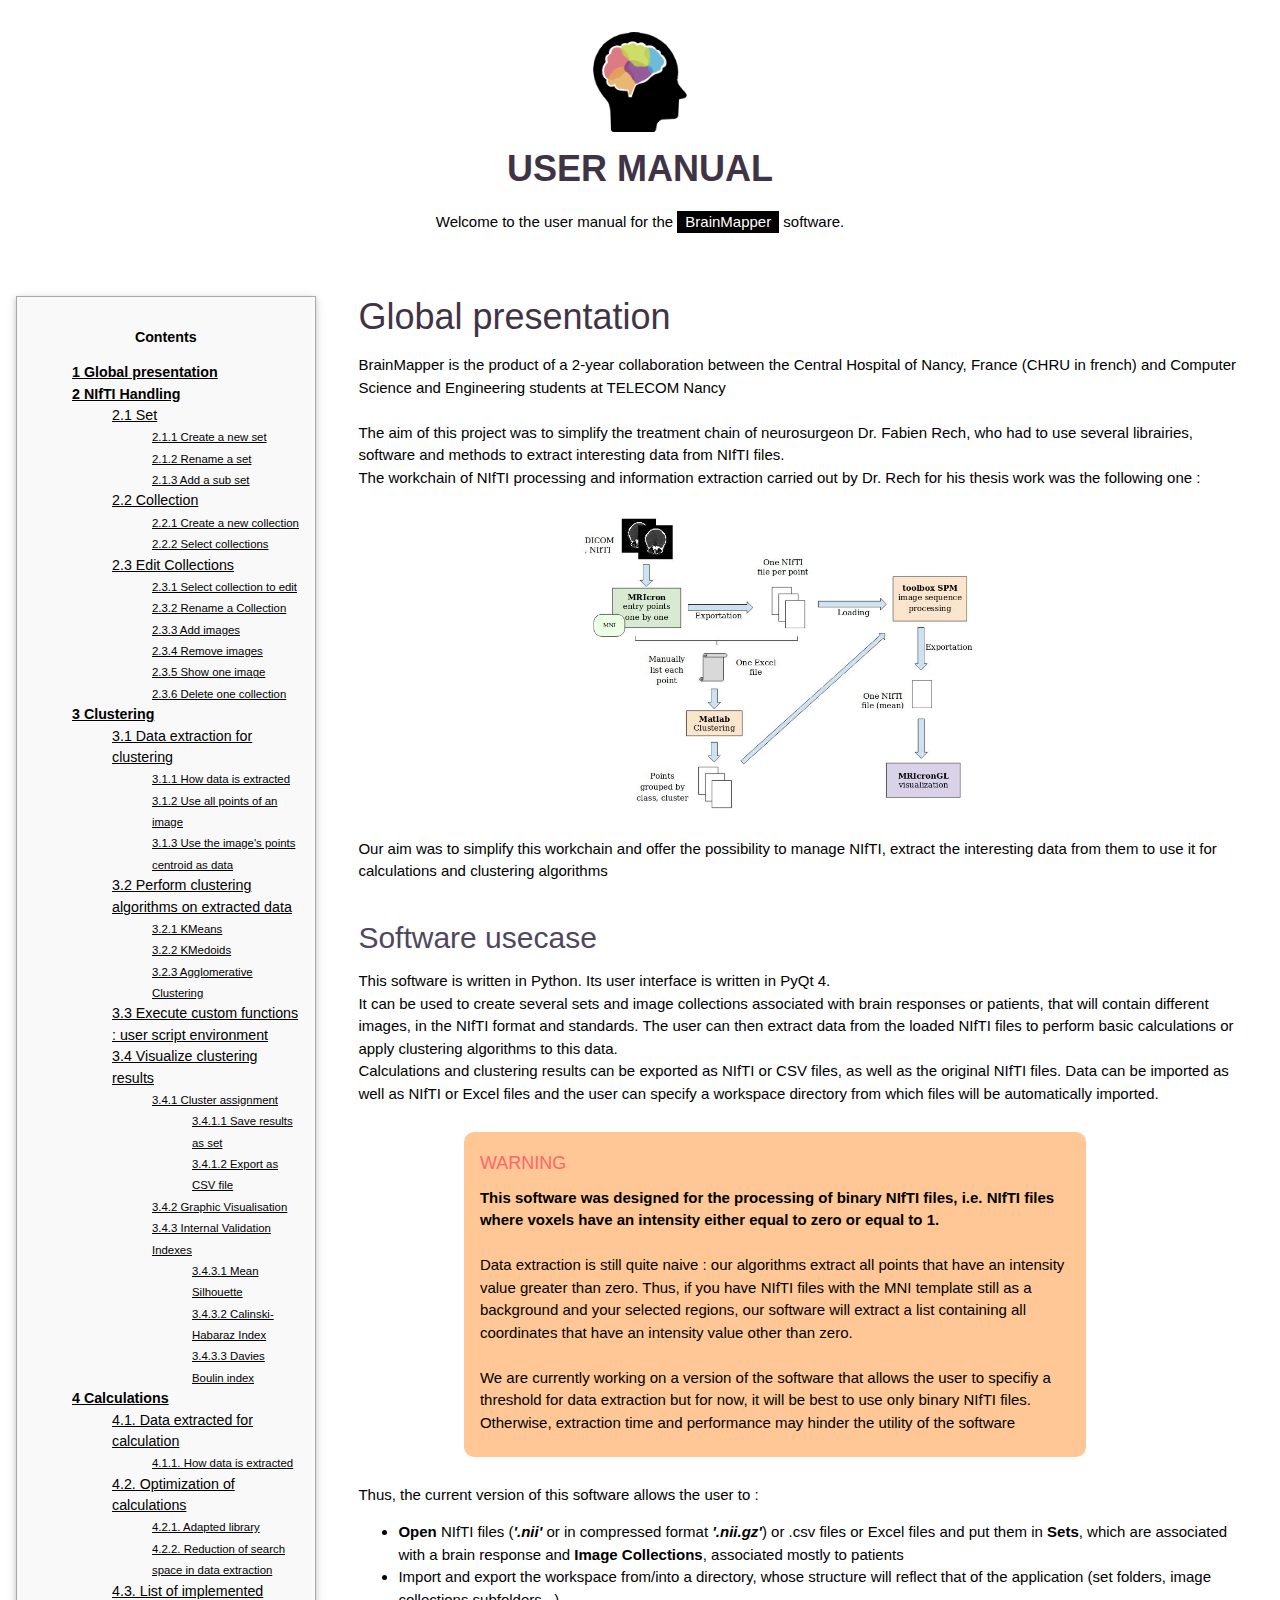
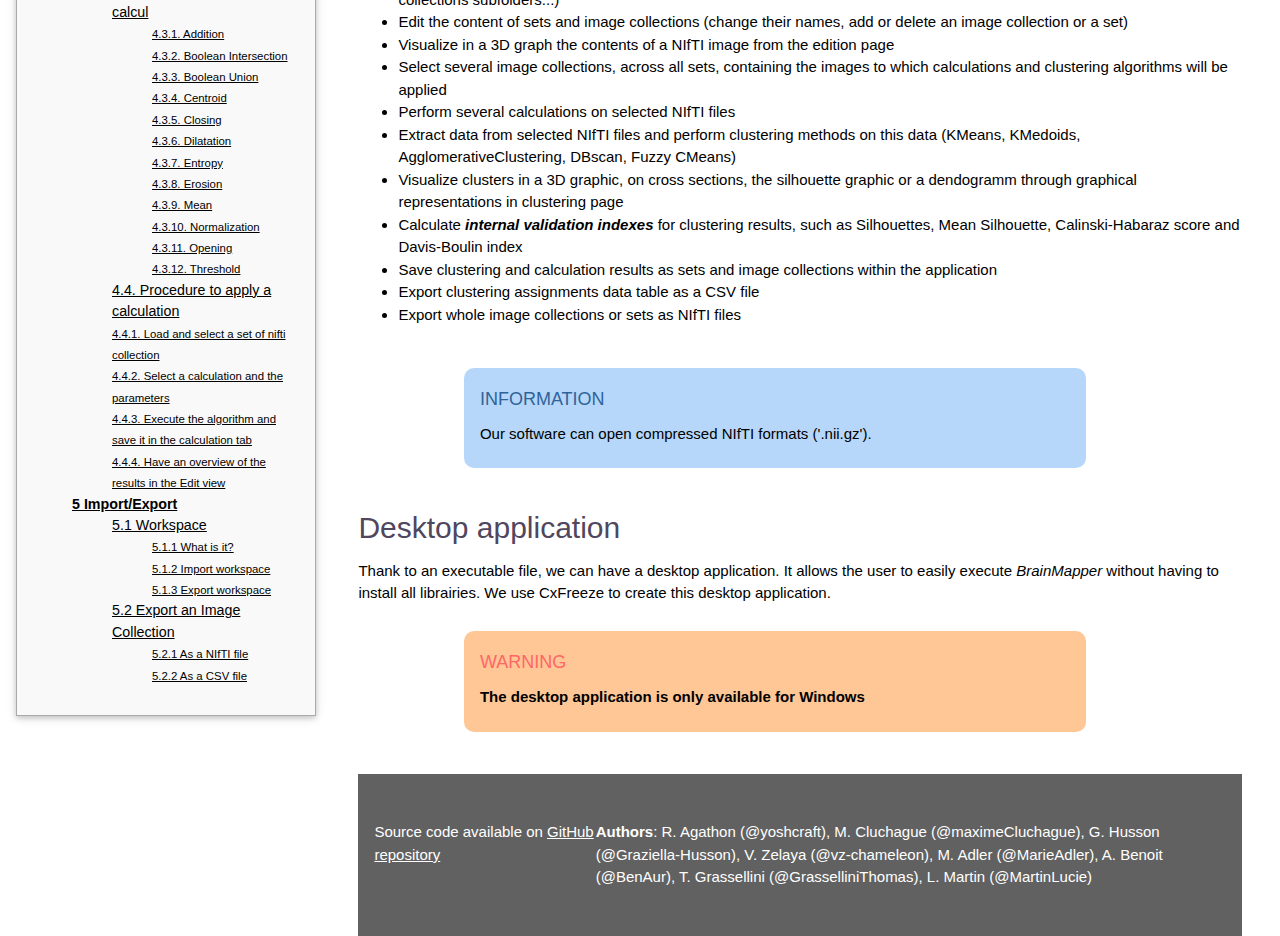
==== docs/index.html @ 2fd2adaa "Merge remote-tracking branch 'origin/master'" ====
<!DOCTYPE html>
<html>
  <head>
    <title>User manual</title>
	<link rel="stylesheet" type="text/css" href="style.css">
  <link rel="icon" href="imgs/logo.png">
  </head>
  <body>

  <header class="w3-container w3-center w3-padding-32">
    <div class="row">
      <div class="column-h">
          <img src="imgs/logo.png" style="width:8%">
      </div>
      <div class="column-h">
        <h1><b>USER MANUAL</b></h1>
    	  <p>Welcome to the user manual for the <span class="w3-tag">BrainMapper</span> software.</p>
      </div>
    </div>
	</header>
<div class="row">
  <div class="column-left">
    <div class="w3-card w3-margin w3-margin-top">
      <div id="toc_container">
    	<p class="toc_title">Contents</p>
    	<ul class="toc_list">
    	   <li><a href="#Global_presentation"><strong>1 Global presentation</strong></a></li>
    	   <li><a href="NIfTI_handling.html"><strong>2 NIfTI Handling</strong></a></li>
         <ul>
           <li><a href="NIfTI_handling.html#set">2.1 Set</a></li>
           <ul>
             <li><small><a href="NIfTI_handling.html#new_set">2.1.1 Create a new set</a></small></li>
             <li><small><a href="NIfTI_handling.html#rename_set">2.1.2 Rename a set</a></small></li>
             <li><small><a href="NIfTI_handling.html#sub_set">2.1.3 Add a sub set</a></small></li>
           </ul>
         <li><a href="NIfTI_handling.html#collection">2.2 Collection</a></li>
           <ul>
           <li><small><a href="NIfTI_handling.html#new_collection">2.2.1 Create a new collection</a></small></li>
           <li><small><a href="NIfTI_handling.html#select">2.2.2 Select collections</a></small></li>
           </ul>
         <li><a href="NIfTI_handling.html#edit">2.3 Edit Collections</a></li>
          <ul>
             <li><small><a href="NIfTI_handling.html#select_edit">2.3.1 Select collection to edit</a></small></li>
             <li><small><a href="NIfTI_handling.html#rename_col">2.3.2 Rename a Collection</a></small></li>
             <li><small><a href="NIfTI_handling.html#add_images">2.3.3 Add images</a></small></li>
             <li><small><a href="NIfTI_handling.html#remove_images">2.3.4 Remove images</a></small></li>
             <li><small><a href="NIfTI_handling.html#show">2.3.5 Show one image</a></small></li>
             <li><small><a href="NIfTI_handling.html#del_col">2.3.6 Delete one collection</a></small></li>
           </ul>
          </ul>
            <li><a href="clustering.html"><strong>3 Clustering</strong></a></li>
            <ul>
              <li><a href="clustering.html#data">3.1 Data extraction for clustering</a></li>
               <ul>
                   <li><a href="clustering.html#extract"><small>3.1.1 How data is extracted</small></a></li>
                   <li><a href="clustering.html#all_points"><small>3.1.2 Use all points of an image</small></a></li>
                   <li><a href="clustering.html#as_centroid"><small>3.1.3 Use the image's points centroid as data</small></a></li>
                 </ul>
               <li><a href="clustering.html#methods">3.2 Perform clustering algorithms on extracted data</a></li>
                 <ul>
                 <li><a href="clustering.html#kmeans"><small>3.2.1 KMeans</small></a></li>
                 <li><a href="clustering.html#kmedoids"><small>3.2.2 KMedoids</small></a></li>
                 <li><a href="clustering.html#agglo"><small>3.2.3 Agglomerative Clustering</small></a></li>
                 </ul>
               <li><a href="clustering.html#script_env">3.3 Execute custom functions : user script environment</a></li>
               <li><a href="clustering.html#clust_results"> 3.4 Visualize clustering results </a></li>
               <ul>
                 <li><a href="clustering.html#clust_assign"><small>3.4.1 Cluster assignment</small></a></li>
                 <ul>
                   <li><a href="clustering.html#as_set"><small>3.4.1.1 Save results as set</small></a></li>
                   <li><a href="clustering.html#to_csv"><small>3.4.1.2 Export as CSV file</small></a></li>
                 </ul>
                 <li><a href="clustering.html#visu"><small>3.4.2 Graphic Visualisation</small></a></li>
                 <li><a href="clustering.html#val_index"><small>3.4.3 Internal Validation Indexes</small></a></li>
                 <ul>
                   <li><a href="clustering.html#mean_silhouette"><small>3.4.3.1 Mean Silhouette</small></a></li>
                   <li><a href="clustering.html#ch_index"><small>3.4.3.2 Calinski-Habaraz Index</small></a></li>
                   <li><a href="clustering.html#db_index"><small>3.4.3.3 Davies Boulin index</small></a></li>
                 </ul>
               </ul>
            </ul>


            <li><a href="calculations.html"><strong>4 Calculations</strong></a></li>
			<ul>
          	   <li><a href="calculations.html#41">4.1. Data extracted for calculation</a></li>
          	    <ul>
          		      <li><a href="calculations.html#411"><small>4.1.1. How data is extracted</small></a></li>

          	      </ul>
              	<li><a href="calculations.html#42">4.2. Optimization of calculations</a></li>
              	  <ul>
              		<li><a href="calculations.html#421"><small>4.2.1. Adapted library</small></a></li>
              		<li><a href="calculations.html#422"><small>4.2.2. Reduction of search space in data extraction</small></a></li>
              	  </ul>
              	<li><a href="calculations.html#43">4.3. List of implemented calcul</a></li>
		  <ul>
              		<li><a href="calculations.html#431"><small>4.3.1. Addition</small></a></li>
			<li><a href="calculations.html#432"><small>4.3.2. Boolean Intersection</small></a></li>
              		<li><a href="calculations.html#433"><small>4.3.3. Boolean Union</small></a></li>
			<li><a href="calculations.html#434"><small>4.3.4. Centroid</small></a></li>
			<li><a href="calculations.html#435"><small>4.3.5. Closing</small></a></li>
			<li><a href="calculations.html#436"><small>4.3.6. Dilatation</small></a></li>
			<li><a href="calculations.html#437"><small>4.3.7. Entropy</small></a></li>
			<li><a href="calculations.html#438"><small>4.3.8. Erosion</small></a></li>
			<li><a href="calculations.html#439"><small>4.3.9. Mean</small></a></li>
			<li><a href="calculations.html#4310"><small>4.3.10. Normalization</small></a></li>
			<li><a href="calculations.html#4311"><small>4.3.11. Opening</small></a></li>
			<li><a href="calculations.html#4312"><small>4.3.12. Threshold</small></a></li>

              	  </ul>
		<li><a href="calculations.html#script_env">4.4. Procedure to apply a calculation</small></a></li>
			<li><a href="calculations.html#441"><small>4.4.1. Load and select a set of nifti collection</small></a></li>
			<li><a href="calculations.html#442"><small>4.4.2. Select a calculation and the parameters</small></a></li>
              		<li><a href="calculations.html#443"><small>4.4.3. Execute the algorithm and save it in the calculation tab</small></a></li>
                	<li><a href="calculations.html#444"><small>4.4.4. Have an overview of the results in the Edit view</small></a></li>
              </ul>
            <li><a href="import_export.html"><strong>5 Import/Export</strong></a></li>
			<ul>
             <li><a href="import_export.html#workspace">5.1 Workspace</a></li>
			 <ul>
				 <li><a href="import_export.html#what"><small>5.1.1 What is it?</small></a></li>
				 <li><a href="import_export.html#import_workspace"><small>5.1.2 Import workspace</small></a></li>
				 <li><a href="import_export.html#export_workspace"><small>5.1.3 Export workspace</small></a></li>
           </ul>
             <li><a href="import_export.html#export">5.2 Export an Image Collection</a></li>
			 <ul>
				 <li><a href="import_export.html#export_nifti"><small>5.2.1 As a NIfTI file</small></a></li>
				 <li><a href="import_export.html#export_csv"><small>5.2.2 As a CSV file</small></a></li>
           </ul>
           </ul>
        	</ul>
    	</div>
    </div>
  </div>
  <div class="column-right">
    <div id="Global_presentation">
      <h1> Global presentation </h1>
      BrainMapper is the product of a 2-year collaboration between the Central Hospital of Nancy, France (CHRU in french) and Computer Science and Engineering students at TELECOM Nancy<br/><br/>

      The aim of this project was to simplify the treatment chain of neurosurgeon Dr. Fabien Rech, who had to use several librairies, software and methods to extract interesting data from NIfTI files.<br/>
      The workchain of NIfTI processing and information extraction carried out by Dr. Rech for his thesis work was the following one :
      <div style="padding-left: 24%; padding-top:3%; padding-bottom:3%">
       <img src="imgs/chaine.jpg" style="width:60%">
     </div>
      Our aim was to simplify this workchain and offer the possibility to manage NIfTI, extract the interesting data from them to use it for calculations and clustering algorithms
      <br/><br/>
      <h2> Software usecase</h2>
      This software is written in Python. Its user interface is written in PyQt 4.<br>
      It can be used to create several sets and image collections associated with brain responses or patients, that will contain different images, in the NIfTI format and standards.
      The user can then extract data from the loaded NIfTI files to perform basic calculations or apply clustering algorithms to this data.<br>
      Calculations and clustering results can be exported as NIfTI or CSV files, as well as the original NIfTI files. Data can be imported as well as NIfTI or Excel files and the user can specify
       a workspace directory from which files will be automatically imported.
       <div style="padding-left: 12%; padding-top:3%; padding-bottom:3%">
         <div class="alert alert-info" role="alert">
         <h5 style="color:#f66;">WARNING</h5>
         <b>This software was designed for the processing of binary NIfTI files, i.e. NIfTI files where voxels have an intensity either equal to zero or equal to 1.</b>
         <br><br>
         Data extraction is still quite naive : our algorithms extract all points that have an intensity value greater than zero. Thus, if you have NIfTI files with the MNI template
         still as a background and your selected regions, our software will extract a list containing all coordinates that have an intensity value other than zero.<br><br>

         We are currently working on a version of the software that allows the user to specifiy a threshold for data extraction but for now, it will be best to use only binary NIfTI files.
         Otherwise, extraction time and performance may hinder the utility of the software
       </div>
      </div>

      Thus, the current version of this software allows the user to : <br>
      <ul>
        <li><b>Open</b> NIfTI files (<em><b>'.nii'</b></em> or in compressed format <em><b>'.nii.gz'</b></em>) or .csv files or Excel files and put them in
          <b>Sets</b>, which are associated with a brain response and <b>Image Collections</b>, associated mostly to patients </li>
        <li>Import and export the workspace from/into a directory, whose structure will reflect that of the application (set folders, image collections subfolders...) </li>
        <li>Edit the content of sets and image collections (change their names, add or delete an image collection or a set)</li>
        <li>Visualize in a 3D graph the contents of a NIfTI image from the edition page </li>
        <li>Select several image collections, across all sets, containing the images to which calculations and clustering algorithms will be applied </li>
        <li>Perform several calculations on selected NIfTI files</li>
        <li>Extract data from selected NIfTI files and perform clustering methods on this data (KMeans, KMedoids, AgglomerativeClustering, DBscan, Fuzzy CMeans)</li>
        <li>Visualize clusters in a 3D graphic, on cross sections, the silhouette graphic or a dendogramm through graphical representations in clustering page</li>
        <li>Calculate <em><b>internal validation indexes</b></em> for clustering results, such as Silhouettes, Mean Silhouette, Calinski-Habaraz score and Davis-Boulin index</li>
        <li>Save clustering and calculation results as sets and image collections within the application</li>
        <li>Export clustering assignments data table as a CSV file</li>
        <li>Export whole image collections or sets as NIfTI files</li>

      </ul>

      <div style="padding-left: 12%; padding-top:3%; padding-bottom:3%">
         <div class="alert note-info" role="alert">
         <h5 style="color:#306499;">INFORMATION</h5>
          Our software can open compressed NIfTI formats ('.nii.gz').
       </div>
      </div>


<!--
      <h2> Install </h2>
        <em>BrainMapper</em> is written in <b>Python 3.6</b>. In this section, we present a tutorial to use the latest version of BrainMapper in your computer.
        <br>
-->

      <h2> Desktop application </h2>
        Thank to an executable file, we can have a desktop application. It allows the user to easily execute <em>BrainMapper</em> without having to install all librairies.
        We use CxFreeze to create this desktop application.

        <div style="padding-left: 12%; padding-top:3%; padding-bottom:3%">
          <div class="alert alert-info" role="alert">
          <h5 style="color:#f66;">WARNING</h5>
          <b>The desktop application is only available for Windows</b>
          <!--
          <br><br>
          This install tutorial will allow the user to easily <b>execute</b> <em>BrainMapper</em> but will not install a compiled version of it on the machine.<br>
          <br>
          We will include compiled desktop applications in the near future.
        -->
        </div>
       </div>

       <!--
        <h3> Dependencies </h3>
        Our software uses the following Python libraries :
        <ul>
          <li>matplotlib (==3.0.2)</li>
          <li>neupy (==0.8.0)</li>
          <li>nibabel (==2.3.1)</li>
          <li>nilearn (==0.5.0)</li>
          <li>numpy (==1.15.4)</li>
          <li>pandas (==0.23.4)</li>
          <li>PyOpenGL (==3.1.0)</li>
          <li>pyqtgraph (==0.10.0)</li>
          <li>scikit-learn (=0.20.0)</li>
        </ul>

        <h3> Ubuntu (GNU/Linux)</h3>
        <ul>
          <li>Open a terminal and install all dependencies with the following commands :</li>
          <div style="padding-left: 1%; padding-top:1%; padding-bottom:1%">
            <div class="command">
              sudo apt-get install python-qt4<br>
              sudo python2 -m pip install nibabel<br>
              sudo python2 -m pip install -U numpy<br>
              sudo python2 -m pip install -U scikit-learn<br>
              sudo python2 -m pip install pyqtgraph<br>
              sudo python2 -m pip install pyopengl<br>
            </div>
          </div>
          <li>Clone the repository or download a .zip file from this project's <a href="https://github.com/Brain-Mapper/brainMapper" target="_blank">GitHub repository</a>
            and unzip it in a folder of your choice.</li>
          <li>Create a <em>.sh</em> file next to the extracted folder that contains the following commands : </li>
          <div style="padding-left: 1%; padding-top:1%; padding-bottom:1%">
            <div class="command">
              cd brainMapper-master/UI<br>
              python brainMapper_UI.py<br>
            </div>
          </div>
          <br>
          <li>Create a shorcut to this <em>.sh</em> file and place it where you want to : this file will be the application's "launcher"</em></li>
        </ul>

        <h3> OSX (Mac)</h3>

        <h3> Windows </h3>
        <ul>
	         <li>Install Miniconda package manager for <b>Windows and Python 2.7</b>: <a href=https://conda.io/miniconda.html>Download the installer here</a>. </li>
              When installing, tick the option <b><em>"Add Anaconda to my PATH variable".</em></b>
              <br><br>

           <li> In a Powershell terminal, type the following commands :</li>
             <div style="padding-left: 1%; padding-top:1%; padding-bottom:1%">
               <div class="command">
                  conda install python=2.7<br>
                  activate root<br>
                  conda install -c anaconda pyqt=4.11.4<br>
                  conda install numpy<br>
                  conda install scikit-learn<br>
                  conda install pyqtgraph<br>
                  conda install pyopengl<br>
                  conda install -c conda-forge nibabel<br>
                </div>
              </div>
              <br>
            <li>Download the .zip project on the <a href="https://github.com/TELECOMNancy/brainMapper" target="_blank">GitHub repository</a>. </li>
            Decompress it, and create a .bat file (be careful with file extensions on Windows, sometimes a .txt will be added and you cannot see it.). <br>
            <br>
            <li>In the .bat file put in the following commands </li>
            <div style="padding-left: 1%; padding-top:1%; padding-bottom:1%">
              <div class="command">
                  cd brainMapper-master/UI<br>
                  python UI.py<br>
              </div>
            </div>
            This file has to be in the same folder than the decompressed .zip. <br>
            Finally, create a .bat shortcut (right click, 'Create shorcut') and put it on your Desktop : when you click on it, <b><em>brainMapper</em></b> will launch .

    </div>
  </div>
</div
-->

	<footer class="w3-container w3-dark-grey w3-padding-32 w3-margin-top">
    <div class="column-left">
	     <p>Source code available on <a href="https://github.com/Brain-Mapper/brainMapper" target="_blank">GitHub repository</a></p>
    </div>
    <div>
      <p> <b>Authors</b>: R. Agathon (@yoshcraft), M. Cluchague (@maximeCluchague), G. Husson (@Graziella-Husson), V. Zelaya (@vz-chameleon),
      M. Adler (@MarieAdler), A. Benoit (@BenAur), T. Grassellini (@GrasselliniThomas), L. Martin (@MartinLucie)
    </div>
	</footer>
  </body>
</html>
---- docs/style.css ----
#toc_container {
    background: #f9f9f9 none repeat scroll 0 0;
    border: 1px solid #aaa;
    display: table;
    font-size: 95%;
    margin-bottom: 1em;
    padding: 15px;
    width: 100%;
}

.toc_title {
    font-weight: 700;
    text-align: center;
}

#toc_container li, #toc_container ul, #toc_container ul li{
    list-style: outside none none !important;
}

.column-left {
    background: transparent;
    float: left;
    width: 26%;
}

.column-right {
    float: left;
    padding-left: 2%;
    padding-right: 3% ;
    width: 74%;
}
/* Clear floats after the columns */
.row:after {
    content: "";
    display: table;
    clear: both;
}

.alert{
  display: inline-block;
}
.alert-info{
  width: 80%;
  background-color: #ffc796;
  border-radius: 10px;
  padding-left: 2%;
  padding-right: 2%;
  padding-bottom: 3%;
  padding-top: 1%;
}

.note-info{
  width: 80%;
  background-color: #b6d7f9;
  border-radius: 10px;
  padding-left: 2%;
  padding-right: 2%;
  padding-bottom: 3%;
  padding-top: 1%;
}

.command {
  width: 97%;
  background-color: #eee;
  border-radius: 12px;
  padding: 2%;
}

h1 { color: #3f3446; }
h2{ color: #50465e; }
h3{ color: #635b75; }
h4{ color: #877f9b; }
/* W3.CSS 4.10 February 2018 by Jan Egil and Borge Refsnes */
html{box-sizing:border-box}*,*:before,*:after{box-sizing:inherit}
/* Extract from normalize.css by Nicolas Gallagher and Jonathan Neal git.io/normalize */
html{-ms-text-size-adjust:100%;-webkit-text-size-adjust:100%}body{margin:0}
article,aside,details,figcaption,figure,footer,header,main,menu,nav,section,summary{display:block}
audio,canvas,progress,video{display:inline-block}progress{vertical-align:baseline}
audio:not([controls]){display:none;height:0}[hidden],template{display:none}
a{background-color:transparent;-webkit-text-decoration-skip:objects}
a:active,a:hover{outline-width:0}abbr[title]{border-bottom:none;text-decoration:underline;text-decoration:underline dotted}
dfn{font-style:italic}mark{background:#ff0;color:#000}
small{font-size:80%}sub,sup{font-size:75%;line-height:0;position:relative;vertical-align:baseline}
sub{bottom:-0.25em}sup{top:-0.5em}figure{margin:1em 40px}img{border-style:none}svg:not(:root){overflow:hidden}
code,kbd,pre,samp{font-family:monospace,monospace;font-size:1em}hr{box-sizing:content-box;height:0;overflow:visible}
button,input,select,textarea{font:inherit;margin:0}optgroup{font-weight:bold}
button,input{overflow:visible}button,select{text-transform:none}
button,html [type=button],[type=reset],[type=submit]{-webkit-appearance:button}
button::-moz-focus-inner, [type=button]::-moz-focus-inner, [type=reset]::-moz-focus-inner, [type=submit]::-moz-focus-inner{border-style:none;padding:0}
button:-moz-focusring, [type=button]:-moz-focusring, [type=reset]:-moz-focusring, [type=submit]:-moz-focusring{outline:1px dotted ButtonText}
fieldset{border:1px solid #c0c0c0;margin:0 2px;padding:.35em .625em .75em}
legend{color:inherit;display:table;max-width:100%;padding:0;white-space:normal}textarea{overflow:auto}
[type=checkbox],[type=radio]{padding:0}
[type=number]::-webkit-inner-spin-button,[type=number]::-webkit-outer-spin-button{height:auto}
[type=search]{-webkit-appearance:textfield;outline-offset:-2px}
[type=search]::-webkit-search-cancel-button,[type=search]::-webkit-search-decoration{-webkit-appearance:none}
::-webkit-input-placeholder{color:inherit;opacity:0.54}
::-webkit-file-upload-button{-webkit-appearance:button;font:inherit}
/* End extract */
html,body{font-family:Verdana,sans-serif;font-size:15px;line-height:1.5}html{overflow-x:hidden}
h1{font-size:36px}h2{font-size:30px}h3{font-size:24px}h4{font-size:20px}h5{font-size:18px}h6{font-size:16px}.w3-serif{font-family:serif}
h1,h2,h3,h4,h5,h6{font-family:"Segoe UI",Arial,sans-serif;font-weight:400;margin:10px 0}.w3-wide{letter-spacing:4px}
hr{border:0;border-top:1px solid #eee;margin:20px 0}
.w3-image{max-width:100%;height:auto}img{vertical-align:middle}a{color:inherit}
.w3-table,.w3-table-all{border-collapse:collapse;border-spacing:0;width:100%;display:table}.w3-table-all{border:1px solid #ccc}
.w3-bordered tr,.w3-table-all tr{border-bottom:1px solid #ddd}.w3-striped tbody tr:nth-child(even){background-color:#f1f1f1}
.w3-table-all tr:nth-child(odd){background-color:#fff}.w3-table-all tr:nth-child(even){background-color:#f1f1f1}
.w3-hoverable tbody tr:hover,.w3-ul.w3-hoverable li:hover{background-color:#ccc}.w3-centered tr th,.w3-centered tr td{text-align:center}
.w3-table td,.w3-table th,.w3-table-all td,.w3-table-all th{padding:8px 8px;display:table-cell;text-align:left;vertical-align:top}
.w3-table th:first-child,.w3-table td:first-child,.w3-table-all th:first-child,.w3-table-all td:first-child{padding-left:16px}
.w3-btn,.w3-button{border:none;display:inline-block;padding:8px 16px;vertical-align:middle;overflow:hidden;text-decoration:none;color:inherit;background-color:inherit;text-align:center;cursor:pointer;white-space:nowrap}
.w3-btn:hover{box-shadow:0 8px 16px 0 rgba(0,0,0,0.2),0 6px 20px 0 rgba(0,0,0,0.19)}
.w3-btn,.w3-button{-webkit-touch-callout:none;-webkit-user-select:none;-khtml-user-select:none;-moz-user-select:none;-ms-user-select:none;user-select:none}
.w3-disabled,.w3-btn:disabled,.w3-button:disabled{cursor:not-allowed;opacity:0.3}.w3-disabled *,:disabled *{pointer-events:none}
.w3-btn.w3-disabled:hover,.w3-btn:disabled:hover{box-shadow:none}
.w3-badge,.w3-tag{background-color:#000;color:#fff;display:inline-block;padding-left:8px;padding-right:8px;text-align:center}.w3-badge{border-radius:50%}
.w3-ul{list-style-type:none;padding:0;margin:0}.w3-ul li{padding:8px 16px;border-bottom:1px solid #ddd}.w3-ul li:last-child{border-bottom:none}
.w3-tooltip,.w3-display-container{position:relative}.w3-tooltip .w3-text{display:none}.w3-tooltip:hover .w3-text{display:inline-block}
.w3-ripple:active{opacity:0.5}.w3-ripple{transition:opacity 0s}
.w3-input{padding:8px;display:block;border:none;border-bottom:1px solid #ccc;width:100%}
.w3-select{padding:9px 0;width:100%;border:none;border-bottom:1px solid #ccc}
.w3-dropdown-click,.w3-dropdown-hover{position:relative;display:inline-block;cursor:pointer}
.w3-dropdown-hover:hover .w3-dropdown-content{display:block}
.w3-dropdown-hover:first-child,.w3-dropdown-click:hover{background-color:#ccc;color:#000}
.w3-dropdown-hover:hover > .w3-button:first-child,.w3-dropdown-click:hover > .w3-button:first-child{background-color:#ccc;color:#000}
.w3-dropdown-content{cursor:auto;color:#000;background-color:#fff;display:none;position:absolute;min-width:160px;margin:0;padding:0;z-index:1}
.w3-check,.w3-radio{width:24px;height:24px;position:relative;top:6px}
.w3-sidebar{height:100%;width:200px;background-color:#fff;position:fixed!important;z-index:1;overflow:auto}
.w3-bar-block .w3-dropdown-hover,.w3-bar-block .w3-dropdown-click{width:100%}
.w3-bar-block .w3-dropdown-hover .w3-dropdown-content,.w3-bar-block .w3-dropdown-click .w3-dropdown-content{min-width:100%}
.w3-bar-block .w3-dropdown-hover .w3-button,.w3-bar-block .w3-dropdown-click .w3-button{width:100%;text-align:left;padding:8px 16px}
.w3-main,#main{transition:margin-left .4s}
.w3-modal{z-index:3;display:none;padding-top:100px;position:fixed;left:0;top:0;width:100%;height:100%;overflow:auto;background-color:rgb(0,0,0);background-color:rgba(0,0,0,0.4)}
.w3-modal-content{margin:auto;background-color:#fff;position:relative;padding:0;outline:0;width:600px}
.w3-bar{width:100%;overflow:hidden}.w3-center .w3-bar{display:inline-block;width:auto}
.w3-bar .w3-bar-item{padding:8px 16px;float:left;width:auto;border:none;display:block;outline:0}
.w3-bar .w3-dropdown-hover,.w3-bar .w3-dropdown-click{position:static;float:left}
.w3-bar .w3-button{white-space:normal}
.w3-bar-block .w3-bar-item{width:100%;display:block;padding:8px 16px;text-align:left;border:none;white-space:normal;float:none;outline:0}
.w3-bar-block.w3-center .w3-bar-item{text-align:center}.w3-block{display:block;width:100%}
.w3-responsive{display:block;overflow-x:auto}
.w3-container:after,.w3-container:before,.w3-panel:after,.w3-panel:before,.w3-row:after,.w3-row:before,.w3-row-padding:after,.w3-row-padding:before,
.w3-cell-row:before,.w3-cell-row:after,.w3-clear:after,.w3-clear:before,.w3-bar:before,.w3-bar:after{content:"";display:table;clear:both}
.w3-col,.w3-half,.w3-third,.w3-twothird,.w3-threequarter,.w3-quarter{float:left;width:100%}
.w3-col.s1{width:8.33333%}.w3-col.s2{width:16.66666%}.w3-col.s3{width:24.99999%}.w3-col.s4{width:33.33333%}
.w3-col.s5{width:41.66666%}.w3-col.s6{width:49.99999%}.w3-col.s7{width:58.33333%}.w3-col.s8{width:66.66666%}
.w3-col.s9{width:74.99999%}.w3-col.s10{width:83.33333%}.w3-col.s11{width:91.66666%}.w3-col.s12{width:99.99999%}
@media (min-width:601px){.w3-col.m1{width:8.33333%}.w3-col.m2{width:16.66666%}.w3-col.m3,.w3-quarter{width:24.99999%}.w3-col.m4,.w3-third{width:33.33333%}
.w3-col.m5{width:41.66666%}.w3-col.m6,.w3-half{width:49.99999%}.w3-col.m7{width:58.33333%}.w3-col.m8,.w3-twothird{width:66.66666%}
.w3-col.m9,.w3-threequarter{width:74.99999%}.w3-col.m10{width:83.33333%}.w3-col.m11{width:91.66666%}.w3-col.m12{width:99.99999%}}
@media (min-width:993px){.w3-col.l1{width:8.33333%}.w3-col.l2{width:16.66666%}.w3-col.l3{width:24.99999%}.w3-col.l4{width:33.33333%}
.w3-col.l5{width:41.66666%}.w3-col.l6{width:49.99999%}.w3-col.l7{width:58.33333%}.w3-col.l8{width:66.66666%}
.w3-col.l9{width:74.99999%}.w3-col.l10{width:83.33333%}.w3-col.l11{width:91.66666%}.w3-col.l12{width:99.99999%}}
.w3-content{max-width:980px;margin:auto}.w3-rest{overflow:hidden}
.w3-cell-row{display:table;width:100%}.w3-cell{display:table-cell}
.w3-cell-top{vertical-align:top}.w3-cell-middle{vertical-align:middle}.w3-cell-bottom{vertical-align:bottom}
.w3-hide{display:none!important}.w3-show-block,.w3-show{display:block!important}.w3-show-inline-block{display:inline-block!important}
@media (max-width:600px){.w3-modal-content{margin:0 10px;width:auto!important}.w3-modal{padding-top:30px}
.w3-dropdown-hover.w3-mobile .w3-dropdown-content,.w3-dropdown-click.w3-mobile .w3-dropdown-content{position:relative}
.w3-hide-small{display:none!important}.w3-mobile{display:block;width:100%!important}.w3-bar-item.w3-mobile,.w3-dropdown-hover.w3-mobile,.w3-dropdown-click.w3-mobile{text-align:center}
.w3-dropdown-hover.w3-mobile,.w3-dropdown-hover.w3-mobile .w3-btn,.w3-dropdown-hover.w3-mobile .w3-button,.w3-dropdown-click.w3-mobile,.w3-dropdown-click.w3-mobile .w3-btn,.w3-dropdown-click.w3-mobile .w3-button{width:100%}}
@media (max-width:768px){.w3-modal-content{width:500px}.w3-modal{padding-top:50px}}
@media (min-width:993px){.w3-modal-content{width:900px}.w3-hide-large{display:none!important}.w3-sidebar.w3-collapse{display:block!important}}
@media (max-width:992px) and (min-width:601px){.w3-hide-medium{display:none!important}}
@media (max-width:992px){.w3-sidebar.w3-collapse{display:none}.w3-main{margin-left:0!important;margin-right:0!important}}
.w3-top,.w3-bottom{position:fixed;width:100%;z-index:1}.w3-top{top:0}.w3-bottom{bottom:0}
.w3-overlay{position:fixed;display:none;width:100%;height:100%;top:0;left:0;right:0;bottom:0;background-color:rgba(0,0,0,0.5);z-index:2}
.w3-display-topleft{position:absolute;left:0;top:0}.w3-display-topright{position:absolute;right:0;top:0}
.w3-display-bottomleft{position:absolute;left:0;bottom:0}.w3-display-bottomright{position:absolute;right:0;bottom:0}
.w3-display-middle{position:absolute;top:50%;left:50%;transform:translate(-50%,-50%);-ms-transform:translate(-50%,-50%)}
.w3-display-left{position:absolute;top:50%;left:0%;transform:translate(0%,-50%);-ms-transform:translate(-0%,-50%)}
.w3-display-right{position:absolute;top:50%;right:0%;transform:translate(0%,-50%);-ms-transform:translate(0%,-50%)}
.w3-display-topmiddle{position:absolute;left:50%;top:0;transform:translate(-50%,0%);-ms-transform:translate(-50%,0%)}
.w3-display-bottommiddle{position:absolute;left:50%;bottom:0;transform:translate(-50%,0%);-ms-transform:translate(-50%,0%)}
.w3-display-container:hover .w3-display-hover{display:block}.w3-display-container:hover span.w3-display-hover{display:inline-block}.w3-display-hover{display:none}
.w3-display-position{position:absolute}
.w3-circle{border-radius:50%}
.w3-round-small{border-radius:2px}.w3-round,.w3-round-medium{border-radius:4px}.w3-round-large{border-radius:8px}.w3-round-xlarge{border-radius:16px}.w3-round-xxlarge{border-radius:32px}
.w3-row-padding,.w3-row-padding>.w3-half,.w3-row-padding>.w3-third,.w3-row-padding>.w3-twothird,.w3-row-padding>.w3-threequarter,.w3-row-padding>.w3-quarter,.w3-row-padding>.w3-col{padding:0 8px}
.w3-container,.w3-panel{padding:0.01em 16px}.w3-panel{margin-top:16px;margin-bottom:16px}
.w3-code,.w3-codespan{font-family:Consolas,"courier new";font-size:16px}
.w3-code{width:auto;background-color:#fff;padding:8px 12px;border-left:4px solid #4CAF50;word-wrap:break-word}
.w3-codespan{color:crimson;background-color:#f1f1f1;padding-left:4px;padding-right:4px;font-size:110%}
.w3-card,.w3-card-2{box-shadow:0 2px 5px 0 rgba(0,0,0,0.16),0 2px 10px 0 rgba(0,0,0,0.12);width:90%}
.w3-card-4,.w3-hover-shadow:hover{box-shadow:0 4px 10px 0 rgba(0,0,0,0.2),0 4px 20px 0 rgba(0,0,0,0.19)}
.w3-spin{animation:w3-spin 2s infinite linear}@keyframes w3-spin{0%{transform:rotate(0deg)}100%{transform:rotate(359deg)}}
.w3-animate-fading{animation:fading 10s infinite}@keyframes fading{0%{opacity:0}50%{opacity:1}100%{opacity:0}}
.w3-animate-opacity{animation:opac 0.8s}@keyframes opac{from{opacity:0} to{opacity:1}}
.w3-animate-top{position:relative;animation:animatetop 0.4s}@keyframes animatetop{from{top:-300px;opacity:0} to{top:0;opacity:1}}
.w3-animate-left{position:relative;animation:animateleft 0.4s}@keyframes animateleft{from{left:-300px;opacity:0} to{left:0;opacity:1}}
.w3-animate-right{position:relative;animation:animateright 0.4s}@keyframes animateright{from{right:-300px;opacity:0} to{right:0;opacity:1}}
.w3-animate-bottom{position:relative;animation:animatebottom 0.4s}@keyframes animatebottom{from{bottom:-300px;opacity:0} to{bottom:0;opacity:1}}
.w3-animate-zoom {animation:animatezoom 0.6s}@keyframes animatezoom{from{transform:scale(0)} to{transform:scale(1)}}
.w3-animate-input{transition:width 0.4s ease-in-out}.w3-animate-input:focus{width:100%!important}
.w3-opacity,.w3-hover-opacity:hover{opacity:0.60}.w3-opacity-off,.w3-hover-opacity-off:hover{opacity:1}
.w3-opacity-max{opacity:0.25}.w3-opacity-min{opacity:0.75}
.w3-greyscale-max,.w3-grayscale-max,.w3-hover-greyscale:hover,.w3-hover-grayscale:hover{filter:grayscale(100%)}
.w3-greyscale,.w3-grayscale{filter:grayscale(75%)}.w3-greyscale-min,.w3-grayscale-min{filter:grayscale(50%)}
.w3-sepia{filter:sepia(75%)}.w3-sepia-max,.w3-hover-sepia:hover{filter:sepia(100%)}.w3-sepia-min{filter:sepia(50%)}
.w3-tiny{font-size:10px!important}.w3-small{font-size:12px!important}.w3-medium{font-size:15px!important}.w3-large{font-size:18px!important}
.w3-xlarge{font-size:24px!important}.w3-xxlarge{font-size:36px!important}.w3-xxxlarge{font-size:48px!important}.w3-jumbo{font-size:64px!important}
.w3-left-align{text-align:left!important}.w3-right-align{text-align:right!important}.w3-justify{text-align:justify!important}.w3-center{text-align:center!important}
.w3-border-0{border:0!important}.w3-border{border:1px solid #ccc!important}
.w3-border-top{border-top:1px solid #ccc!important}.w3-border-bottom{border-bottom:1px solid #ccc!important}
.w3-border-left{border-left:1px solid #ccc!important}.w3-border-right{border-right:1px solid #ccc!important}
.w3-topbar{border-top:6px solid #ccc!important}.w3-bottombar{border-bottom:6px solid #ccc!important}
.w3-leftbar{border-left:6px solid #ccc!important}.w3-rightbar{border-right:6px solid #ccc!important}
.w3-section,.w3-code{margin-top:16px!important;margin-bottom:16px!important}
.w3-margin{margin:16px!important}.w3-margin-top{margin-top:16px!important}.w3-margin-bottom{margin-bottom:16px!important}
.w3-margin-left{margin-left:16px!important}.w3-margin-right{margin-right:16px!important}
.w3-padding-small{padding:4px 8px!important}.w3-padding{padding:8px 16px!important}.w3-padding-large{padding:12px 24px!important}
.w3-padding-16{padding-top:16px!important;padding-bottom:16px!important}.w3-padding-24{padding-top:24px!important;padding-bottom:24px!important}
.w3-padding-32{padding-top:32px!important;padding-bottom:32px!important}.w3-padding-48{padding-top:48px!important;padding-bottom:48px!important}
.w3-padding-64{padding-top:64px!important;padding-bottom:64px!important}
.w3-left{float:left!important}.w3-right{float:right!important}
.w3-button:hover{color:#000!important;background-color:#ccc!important}
.w3-transparent,.w3-hover-none:hover{background-color:transparent!important}
.w3-hover-none:hover{box-shadow:none!important}
/* Colors */
.w3-amber,.w3-hover-amber:hover{color:#000!important;background-color:#ffc107!important}
.w3-aqua,.w3-hover-aqua:hover{color:#000!important;background-color:#00ffff!important}
.w3-blue,.w3-hover-blue:hover{color:#fff!important;background-color:#2196F3!important}
.w3-light-blue,.w3-hover-light-blue:hover{color:#000!important;background-color:#87CEEB!important}
.w3-brown,.w3-hover-brown:hover{color:#fff!important;background-color:#795548!important}
.w3-cyan,.w3-hover-cyan:hover{color:#000!important;background-color:#00bcd4!important}
.w3-blue-grey,.w3-hover-blue-grey:hover,.w3-blue-gray,.w3-hover-blue-gray:hover{color:#fff!important;background-color:#607d8b!important}
.w3-green,.w3-hover-green:hover{color:#fff!important;background-color:#4CAF50!important}
.w3-light-green,.w3-hover-light-green:hover{color:#000!important;background-color:#8bc34a!important}
.w3-indigo,.w3-hover-indigo:hover{color:#fff!important;background-color:#3f51b5!important}
.w3-khaki,.w3-hover-khaki:hover{color:#000!important;background-color:#f0e68c!important}
.w3-lime,.w3-hover-lime:hover{color:#000!important;background-color:#cddc39!important}
.w3-orange,.w3-hover-orange:hover{color:#000!important;background-color:#ff9800!important}
.w3-deep-orange,.w3-hover-deep-orange:hover{color:#fff!important;background-color:#ff5722!important}
.w3-pink,.w3-hover-pink:hover{color:#fff!important;background-color:#e91e63!important}
.w3-purple,.w3-hover-purple:hover{color:#fff!important;background-color:#9c27b0!important}
.w3-deep-purple,.w3-hover-deep-purple:hover{color:#fff!important;background-color:#673ab7!important}
.w3-red,.w3-hover-red:hover{color:#fff!important;background-color:#f44336!important}
.w3-sand,.w3-hover-sand:hover{color:#000!important;background-color:#fdf5e6!important}
.w3-teal,.w3-hover-teal:hover{color:#fff!important;background-color:#009688!important}
.w3-yellow,.w3-hover-yellow:hover{color:#000!important;background-color:#ffeb3b!important}
.w3-white,.w3-hover-white:hover{color:#000!important;background-color:#fff!important}
.w3-black,.w3-hover-black:hover{color:#fff!important;background-color:#000!important}
.w3-grey,.w3-hover-grey:hover,.w3-gray,.w3-hover-gray:hover{color:#000!important;background-color:#9e9e9e!important}
.w3-light-grey,.w3-hover-light-grey:hover,.w3-light-gray,.w3-hover-light-gray:hover{color:#000!important;background-color:#f1f1f1!important}
.w3-dark-grey,.w3-hover-dark-grey:hover,.w3-dark-gray,.w3-hover-dark-gray:hover{color:#fff!important;background-color:#616161!important}
.w3-pale-red,.w3-hover-pale-red:hover{color:#000!important;background-color:#ffdddd!important}
.w3-pale-green,.w3-hover-pale-green:hover{color:#000!important;background-color:#ddffdd!important}
.w3-pale-yellow,.w3-hover-pale-yellow:hover{color:#000!important;background-color:#ffffcc!important}
.w3-pale-blue,.w3-hover-pale-blue:hover{color:#000!important;background-color:#ddffff!important}
.w3-text-amber,.w3-hover-text-amber:hover{color:#ffc107!important}
.w3-text-aqua,.w3-hover-text-aqua:hover{color:#00ffff!important}
.w3-text-blue,.w3-hover-text-blue:hover{color:#2196F3!important}
.w3-text-light-blue,.w3-hover-text-light-blue:hover{color:#87CEEB!important}
.w3-text-brown,.w3-hover-text-brown:hover{color:#795548!important}
.w3-text-cyan,.w3-hover-text-cyan:hover{color:#00bcd4!important}
.w3-text-blue-grey,.w3-hover-text-blue-grey:hover,.w3-text-blue-gray,.w3-hover-text-blue-gray:hover{color:#607d8b!important}
.w3-text-green,.w3-hover-text-green:hover{color:#4CAF50!important}
.w3-text-light-green,.w3-hover-text-light-green:hover{color:#8bc34a!important}
.w3-text-indigo,.w3-hover-text-indigo:hover{color:#3f51b5!important}
.w3-text-khaki,.w3-hover-text-khaki:hover{color:#b4aa50!important}
.w3-text-lime,.w3-hover-text-lime:hover{color:#cddc39!important}
.w3-text-orange,.w3-hover-text-orange:hover{color:#ff9800!important}
.w3-text-deep-orange,.w3-hover-text-deep-orange:hover{color:#ff5722!important}
.w3-text-pink,.w3-hover-text-pink:hover{color:#e91e63!important}
.w3-text-purple,.w3-hover-text-purple:hover{color:#9c27b0!important}
.w3-text-deep-purple,.w3-hover-text-deep-purple:hover{color:#673ab7!important}
.w3-text-red,.w3-hover-text-red:hover{color:#f44336!important}
.w3-text-sand,.w3-hover-text-sand:hover{color:#fdf5e6!important}
.w3-text-teal,.w3-hover-text-teal:hover{color:#009688!important}
.w3-text-yellow,.w3-hover-text-yellow:hover{color:#d2be0e!important}
.w3-text-white,.w3-hover-text-white:hover{color:#fff!important}
.w3-text-black,.w3-hover-text-black:hover{color:#000!important}
.w3-text-grey,.w3-hover-text-grey:hover,.w3-text-gray,.w3-hover-text-gray:hover{color:#757575!important}
.w3-text-light-grey,.w3-hover-text-light-grey:hover,.w3-text-light-gray,.w3-hover-text-light-gray:hover{color:#f1f1f1!important}
.w3-text-dark-grey,.w3-hover-text-dark-grey:hover,.w3-text-dark-gray,.w3-hover-text-dark-gray:hover{color:#3a3a3a!important}
.w3-border-amber,.w3-hover-border-amber:hover{border-color:#ffc107!important}
.w3-border-aqua,.w3-hover-border-aqua:hover{border-color:#00ffff!important}
.w3-border-blue,.w3-hover-border-blue:hover{border-color:#2196F3!important}
.w3-border-light-blue,.w3-hover-border-light-blue:hover{border-color:#87CEEB!important}
.w3-border-brown,.w3-hover-border-brown:hover{border-color:#795548!important}
.w3-border-cyan,.w3-hover-border-cyan:hover{border-color:#00bcd4!important}
.w3-border-blue-grey,.w3-hover-border-blue-grey:hover,.w3-border-blue-gray,.w3-hover-border-blue-gray:hover{border-color:#607d8b!important}
.w3-border-green,.w3-hover-border-green:hover{border-color:#4CAF50!important}
.w3-border-light-green,.w3-hover-border-light-green:hover{border-color:#8bc34a!important}
.w3-border-indigo,.w3-hover-border-indigo:hover{border-color:#3f51b5!important}
.w3-border-khaki,.w3-hover-border-khaki:hover{border-color:#f0e68c!important}
.w3-border-lime,.w3-hover-border-lime:hover{border-color:#cddc39!important}
.w3-border-orange,.w3-hover-border-orange:hover{border-color:#ff9800!important}
.w3-border-deep-orange,.w3-hover-border-deep-orange:hover{border-color:#ff5722!important}
.w3-border-pink,.w3-hover-border-pink:hover{border-color:#e91e63!important}
.w3-border-purple,.w3-hover-border-purple:hover{border-color:#9c27b0!important}
.w3-border-deep-purple,.w3-hover-border-deep-purple:hover{border-color:#673ab7!important}
.w3-border-red,.w3-hover-border-red:hover{border-color:#f44336!important}
.w3-border-sand,.w3-hover-border-sand:hover{border-color:#fdf5e6!important}
.w3-border-teal,.w3-hover-border-teal:hover{border-color:#009688!important}
.w3-border-yellow,.w3-hover-border-yellow:hover{border-color:#ffeb3b!important}
.w3-border-white,.w3-hover-border-white:hover{border-color:#fff!important}
.w3-border-black,.w3-hover-border-black:hover{border-color:#000!important}
.w3-border-grey,.w3-hover-border-grey:hover,.w3-border-gray,.w3-hover-border-gray:hover{border-color:#9e9e9e!important}
.w3-border-light-grey,.w3-hover-border-light-grey:hover,.w3-border-light-gray,.w3-hover-border-light-gray:hover{border-color:#f1f1f1!important}
.w3-border-dark-grey,.w3-hover-border-dark-grey:hover,.w3-border-dark-gray,.w3-hover-border-dark-gray:hover{border-color:#616161!important}
.w3-border-pale-red,.w3-hover-border-pale-red:hover{border-color:#ffe7e7!important}.w3-border-pale-green,.w3-hover-border-pale-green:hover{border-color:#e7ffe7!important}
.w3-border-pale-yellow,.w3-hover-border-pale-yellow:hover{border-color:#ffffcc!important}.w3-border-pale-blue,.w3-hover-border-pale-blue:hover{border-color:#e7ffff!important}
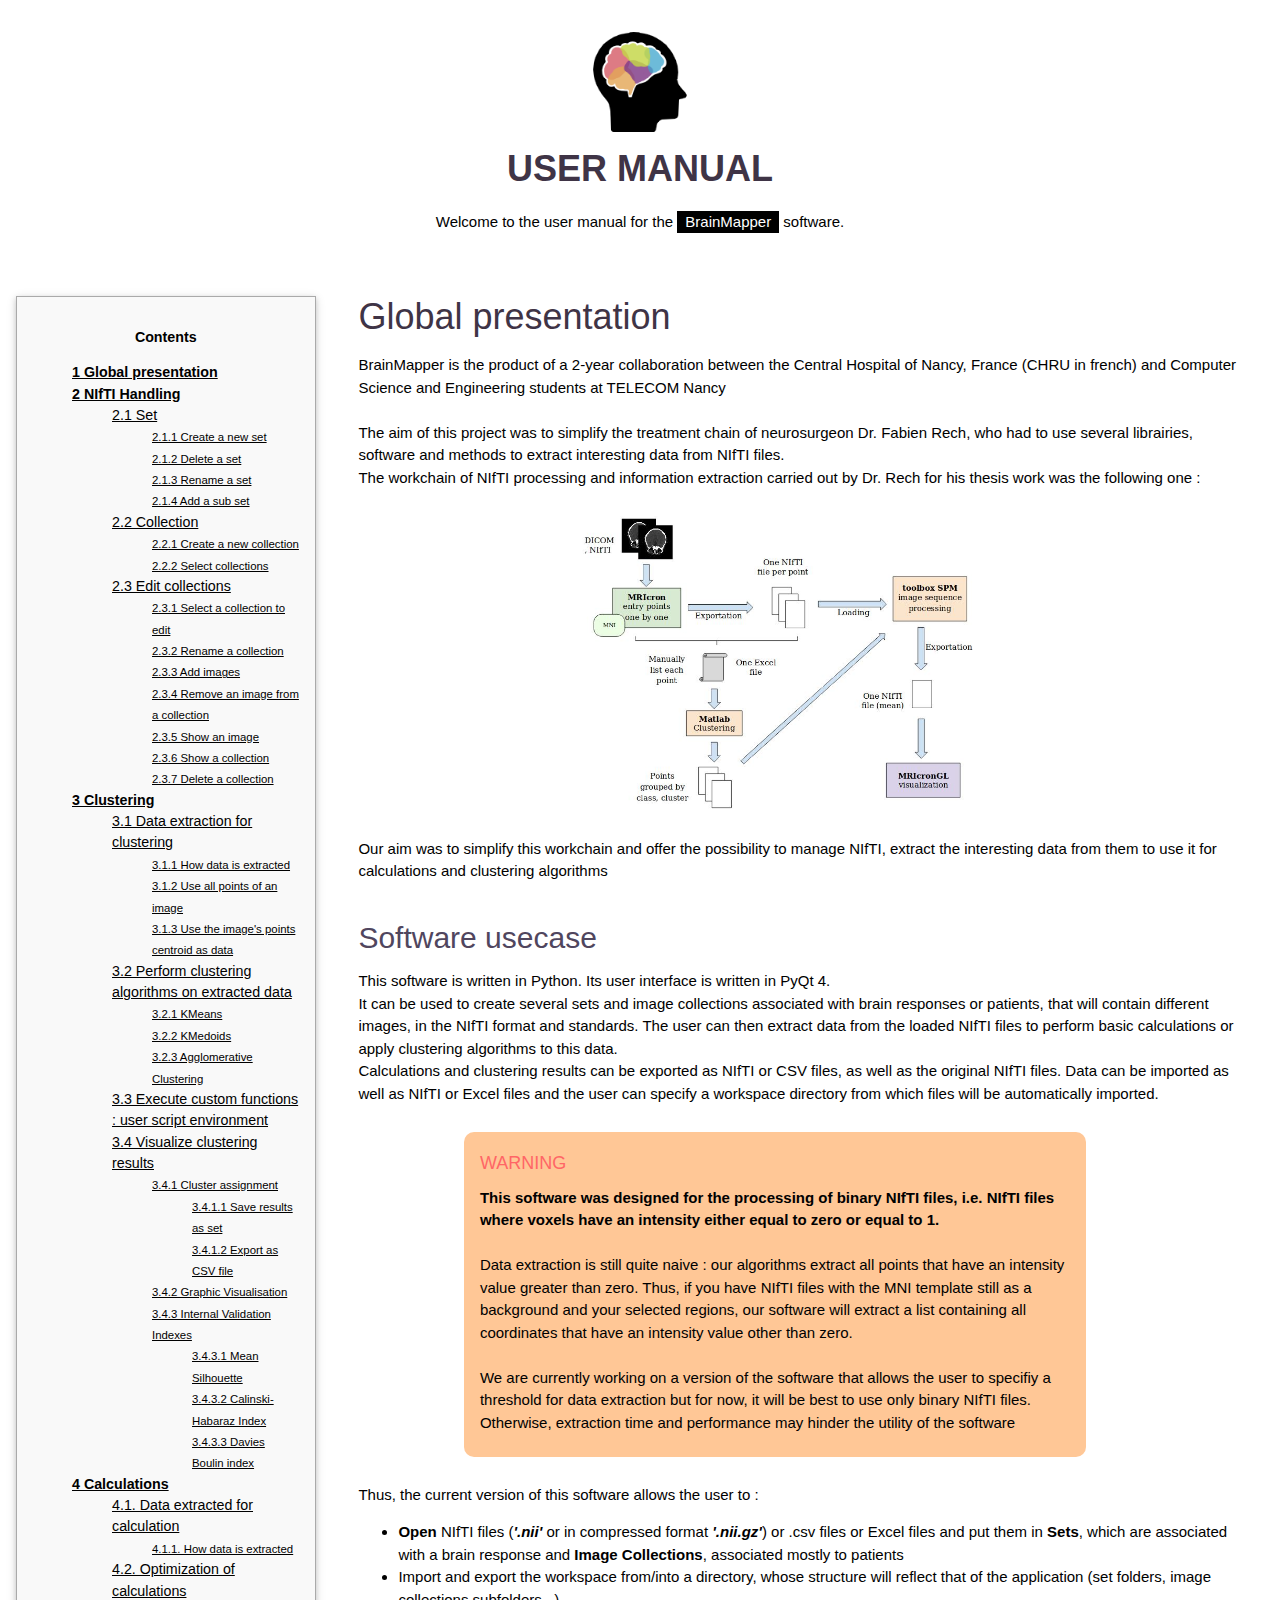
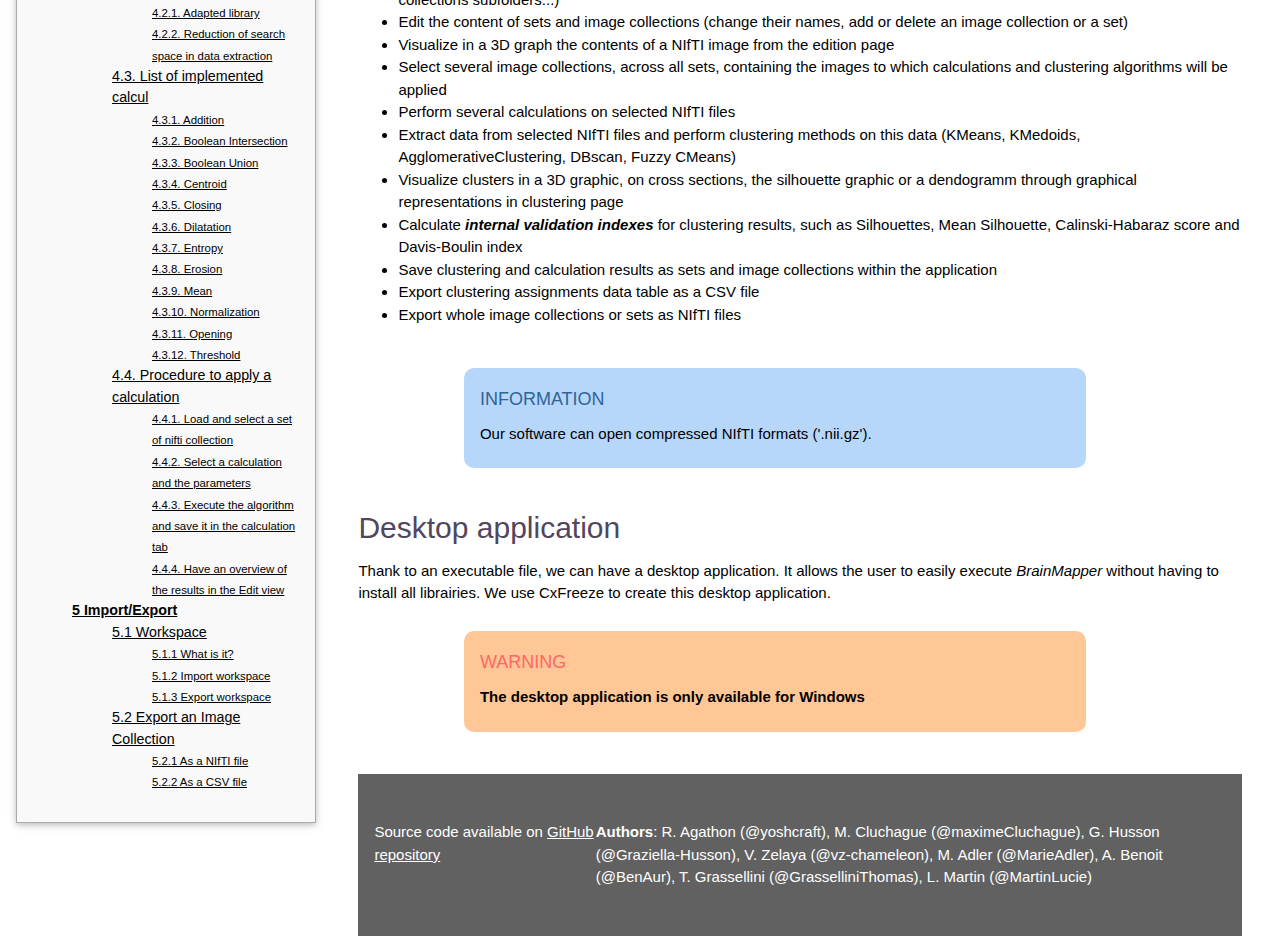
==== commit 0d26b646: "Documentation for calculation" ====
--- a/docs/index.html
+++ b/docs/index.html
@@ -30,48 +30,57 @@
            <li><a href="NIfTI_handling.html#set">2.1 Set</a></li>
            <ul>
              <li><small><a href="NIfTI_handling.html#new_set">2.1.1 Create a new set</a></small></li>
-             <li><small><a href="NIfTI_handling.html#rename_set">2.1.2 Rename a set</a></small></li>
-             <li><small><a href="NIfTI_handling.html#sub_set">2.1.3 Add a sub set</a></small></li>
+             <li><small><a href="NIfTI_handling.html#delete_set">2.1.2 Delete a set</a></small></li>
+             <li><small><a href="NIfTI_handling.html#rename_set">2.1.3 Rename a set</a></small></li>
+             <li><small><a href="NIfTI_handling.html#add_sub_set">2.1.4 Add a sub set</a></small></li>
            </ul>
          <li><a href="NIfTI_handling.html#collection">2.2 Collection</a></li>
            <ul>
            <li><small><a href="NIfTI_handling.html#new_collection">2.2.1 Create a new collection</a></small></li>
            <li><small><a href="NIfTI_handling.html#select">2.2.2 Select collections</a></small></li>
            </ul>
-         <li><a href="NIfTI_handling.html#edit">2.3 Edit Collections</a></li>
+         <li><a href="NIfTI_handling.html#edit">2.3 Edit collections</a></li>
           <ul>
-             <li><small><a href="NIfTI_handling.html#select_edit">2.3.1 Select collection to edit</a></small></li>
-             <li><small><a href="NIfTI_handling.html#rename_col">2.3.2 Rename a Collection</a></small></li>
+             <li><small><a href="NIfTI_handling.html#select_coll">2.3.1 Select a collection to edit</a></small></li>
+             <li><small><a href="NIfTI_handling.html#rename_coll">2.3.2 Rename a collection</a></small></li>
              <li><small><a href="NIfTI_handling.html#add_images">2.3.3 Add images</a></small></li>
-             <li><small><a href="NIfTI_handling.html#remove_images">2.3.4 Remove images</a></small></li>
-             <li><small><a href="NIfTI_handling.html#show">2.3.5 Show one image</a></small></li>
-             <li><small><a href="NIfTI_handling.html#del_col">2.3.6 Delete one collection</a></small></li>
+             <li><small><a href="NIfTI_handling.html#remove_images">2.3.4 Remove an image from a collection</a></small></li>
+             <li><small><a href="NIfTI_handling.html#show_image">2.3.5 Show an image</a></small></li>
+             <li><small><a href="NIfTI_handling.html#show_coll">2.3.6 Show a collection</a></small></li>
+             <li><small><a href="NIfTI_handling.html#del_coll">2.3.7 Delete a collection</a></small></li>
            </ul>
           </ul>
             <li><a href="clustering.html"><strong>3 Clustering</strong></a></li>
             <ul>
+
               <li><a href="clustering.html#data">3.1 Data extraction for clustering</a></li>
-               <ul>
-                   <li><a href="clustering.html#extract"><small>3.1.1 How data is extracted</small></a></li>
-                   <li><a href="clustering.html#all_points"><small>3.1.2 Use all points of an image</small></a></li>
-                   <li><a href="clustering.html#as_centroid"><small>3.1.3 Use the image's points centroid as data</small></a></li>
+                <ul>
+                 <li><a href="clustering.html#extract"><small>3.1.1 How data is extracted</small></a></li>
+                 <li><a href="clustering.html#all_points"><small>3.1.2 Use all points of an image</small></a></li>
+                 <li><a href="clustering.html#as_centroid"><small>3.1.3 Use the image's points centroid as data</small></a></li>
                  </ul>
+
                <li><a href="clustering.html#methods">3.2 Perform clustering algorithms on extracted data</a></li>
                  <ul>
                  <li><a href="clustering.html#kmeans"><small>3.2.1 KMeans</small></a></li>
                  <li><a href="clustering.html#kmedoids"><small>3.2.2 KMedoids</small></a></li>
                  <li><a href="clustering.html#agglo"><small>3.2.3 Agglomerative Clustering</small></a></li>
                  </ul>
+
                <li><a href="clustering.html#script_env">3.3 Execute custom functions : user script environment</a></li>
+
                <li><a href="clustering.html#clust_results"> 3.4 Visualize clustering results </a></li>
-               <ul>
+                  <ul>
                  <li><a href="clustering.html#clust_assign"><small>3.4.1 Cluster assignment</small></a></li>
-                 <ul>
+
+                  <ul>
                    <li><a href="clustering.html#as_set"><small>3.4.1.1 Save results as set</small></a></li>
                    <li><a href="clustering.html#to_csv"><small>3.4.1.2 Export as CSV file</small></a></li>
-                 </ul>
+                  </ul>
+
                  <li><a href="clustering.html#visu"><small>3.4.2 Graphic Visualisation</small></a></li>
                  <li><a href="clustering.html#val_index"><small>3.4.3 Internal Validation Indexes</small></a></li>
+
                  <ul>
                    <li><a href="clustering.html#mean_silhouette"><small>3.4.3.1 Mean Silhouette</small></a></li>
                    <li><a href="clustering.html#ch_index"><small>3.4.3.2 Calinski-Habaraz Index</small></a></li>
@@ -82,52 +91,60 @@
 
 
             <li><a href="calculations.html"><strong>4 Calculations</strong></a></li>
-			<ul>
-          	   <li><a href="calculations.html#41">4.1. Data extracted for calculation</a></li>
-          	    <ul>
-          		      <li><a href="calculations.html#411"><small>4.1.1. How data is extracted</small></a></li>
-
+			            <ul>
+
+          	      <li><a href="calculations.html#41">4.1. Data extracted for calculation</a></li>
+          	      <ul>
+          		    <li><a href="calculations.html#411"><small>4.1.1. How data is extracted</small></a></li>
           	      </ul>
+
               	<li><a href="calculations.html#42">4.2. Optimization of calculations</a></li>
               	  <ul>
               		<li><a href="calculations.html#421"><small>4.2.1. Adapted library</small></a></li>
               		<li><a href="calculations.html#422"><small>4.2.2. Reduction of search space in data extraction</small></a></li>
               	  </ul>
+
               	<li><a href="calculations.html#43">4.3. List of implemented calcul</a></li>
-		  <ul>
+		              <ul>
               		<li><a href="calculations.html#431"><small>4.3.1. Addition</small></a></li>
-			<li><a href="calculations.html#432"><small>4.3.2. Boolean Intersection</small></a></li>
+			            <li><a href="calculations.html#432"><small>4.3.2. Boolean Intersection</small></a></li>
               		<li><a href="calculations.html#433"><small>4.3.3. Boolean Union</small></a></li>
-			<li><a href="calculations.html#434"><small>4.3.4. Centroid</small></a></li>
-			<li><a href="calculations.html#435"><small>4.3.5. Closing</small></a></li>
-			<li><a href="calculations.html#436"><small>4.3.6. Dilatation</small></a></li>
-			<li><a href="calculations.html#437"><small>4.3.7. Entropy</small></a></li>
-			<li><a href="calculations.html#438"><small>4.3.8. Erosion</small></a></li>
-			<li><a href="calculations.html#439"><small>4.3.9. Mean</small></a></li>
-			<li><a href="calculations.html#4310"><small>4.3.10. Normalization</small></a></li>
-			<li><a href="calculations.html#4311"><small>4.3.11. Opening</small></a></li>
-			<li><a href="calculations.html#4312"><small>4.3.12. Threshold</small></a></li>
-
+            			<li><a href="calculations.html#434"><small>4.3.4. Centroid</small></a></li>
+            			<li><a href="calculations.html#435"><small>4.3.5. Closing</small></a></li>
+            			<li><a href="calculations.html#436"><small>4.3.6. Dilatation</small></a></li>
+            			<li><a href="calculations.html#437"><small>4.3.7. Entropy</small></a></li>
+            			<li><a href="calculations.html#438"><small>4.3.8. Erosion</small></a></li>
+            			<li><a href="calculations.html#439"><small>4.3.9. Mean</small></a></li>
+            			<li><a href="calculations.html#4310"><small>4.3.10. Normalization</small></a></li>
+            			<li><a href="calculations.html#4311"><small>4.3.11. Opening</small></a></li>
+            			<li><a href="calculations.html#4312"><small>4.3.12. Threshold</small></a></li>
               	  </ul>
-		<li><a href="calculations.html#script_env">4.4. Procedure to apply a calculation</small></a></li>
-			<li><a href="calculations.html#441"><small>4.4.1. Load and select a set of nifti collection</small></a></li>
-			<li><a href="calculations.html#442"><small>4.4.2. Select a calculation and the parameters</small></a></li>
+
+		            <li><a href="calculations.html#44">4.4. Procedure to apply a calculation</small></a></li>
+                  <ul>
+            			<li><a href="calculations.html#441"><small>4.4.1. Load and select a set of nifti collection</small></a></li>
+            			<li><a href="calculations.html#442"><small>4.4.2. Select a calculation and the parameters</small></a></li>
               		<li><a href="calculations.html#443"><small>4.4.3. Execute the algorithm and save it in the calculation tab</small></a></li>
                 	<li><a href="calculations.html#444"><small>4.4.4. Have an overview of the results in the Edit view</small></a></li>
+                  </ul>
+
+                  </ul>
+
+            <li><a href="import_export.html"><strong>5 Import/Export</strong></a></li>
+			       <ul>
+
+             <li><a href="import_export.html#workspace">5.1 Workspace</a></li>
+        			 <ul>
+      				 <li><a href="import_export.html#what"><small>5.1.1 What is it?</small></a></li>
+      				 <li><a href="import_export.html#import_workspace"><small>5.1.2 Import workspace</small></a></li>
+      				 <li><a href="import_export.html#export_workspace"><small>5.1.3 Export workspace</small></a></li>
+                </ul>
+
+             <li><a href="import_export.html#export">5.2 Export an Image Collection</a></li>
+        			 <ul>
+      				 <li><a href="import_export.html#export_nifti"><small>5.2.1 As a NIfTI file</small></a></li>
+      				 <li><a href="import_export.html#export_csv"><small>5.2.2 As a CSV file</small></a></li>
               </ul>
-            <li><a href="import_export.html"><strong>5 Import/Export</strong></a></li>
-			<ul>
-             <li><a href="import_export.html#workspace">5.1 Workspace</a></li>
-			 <ul>
-				 <li><a href="import_export.html#what"><small>5.1.1 What is it?</small></a></li>
-				 <li><a href="import_export.html#import_workspace"><small>5.1.2 Import workspace</small></a></li>
-				 <li><a href="import_export.html#export_workspace"><small>5.1.3 Export workspace</small></a></li>
-           </ul>
-             <li><a href="import_export.html#export">5.2 Export an Image Collection</a></li>
-			 <ul>
-				 <li><a href="import_export.html#export_nifti"><small>5.2.1 As a NIfTI file</small></a></li>
-				 <li><a href="import_export.html#export_csv"><small>5.2.2 As a CSV file</small></a></li>
-           </ul>
            </ul>
         	</ul>
     	</div>
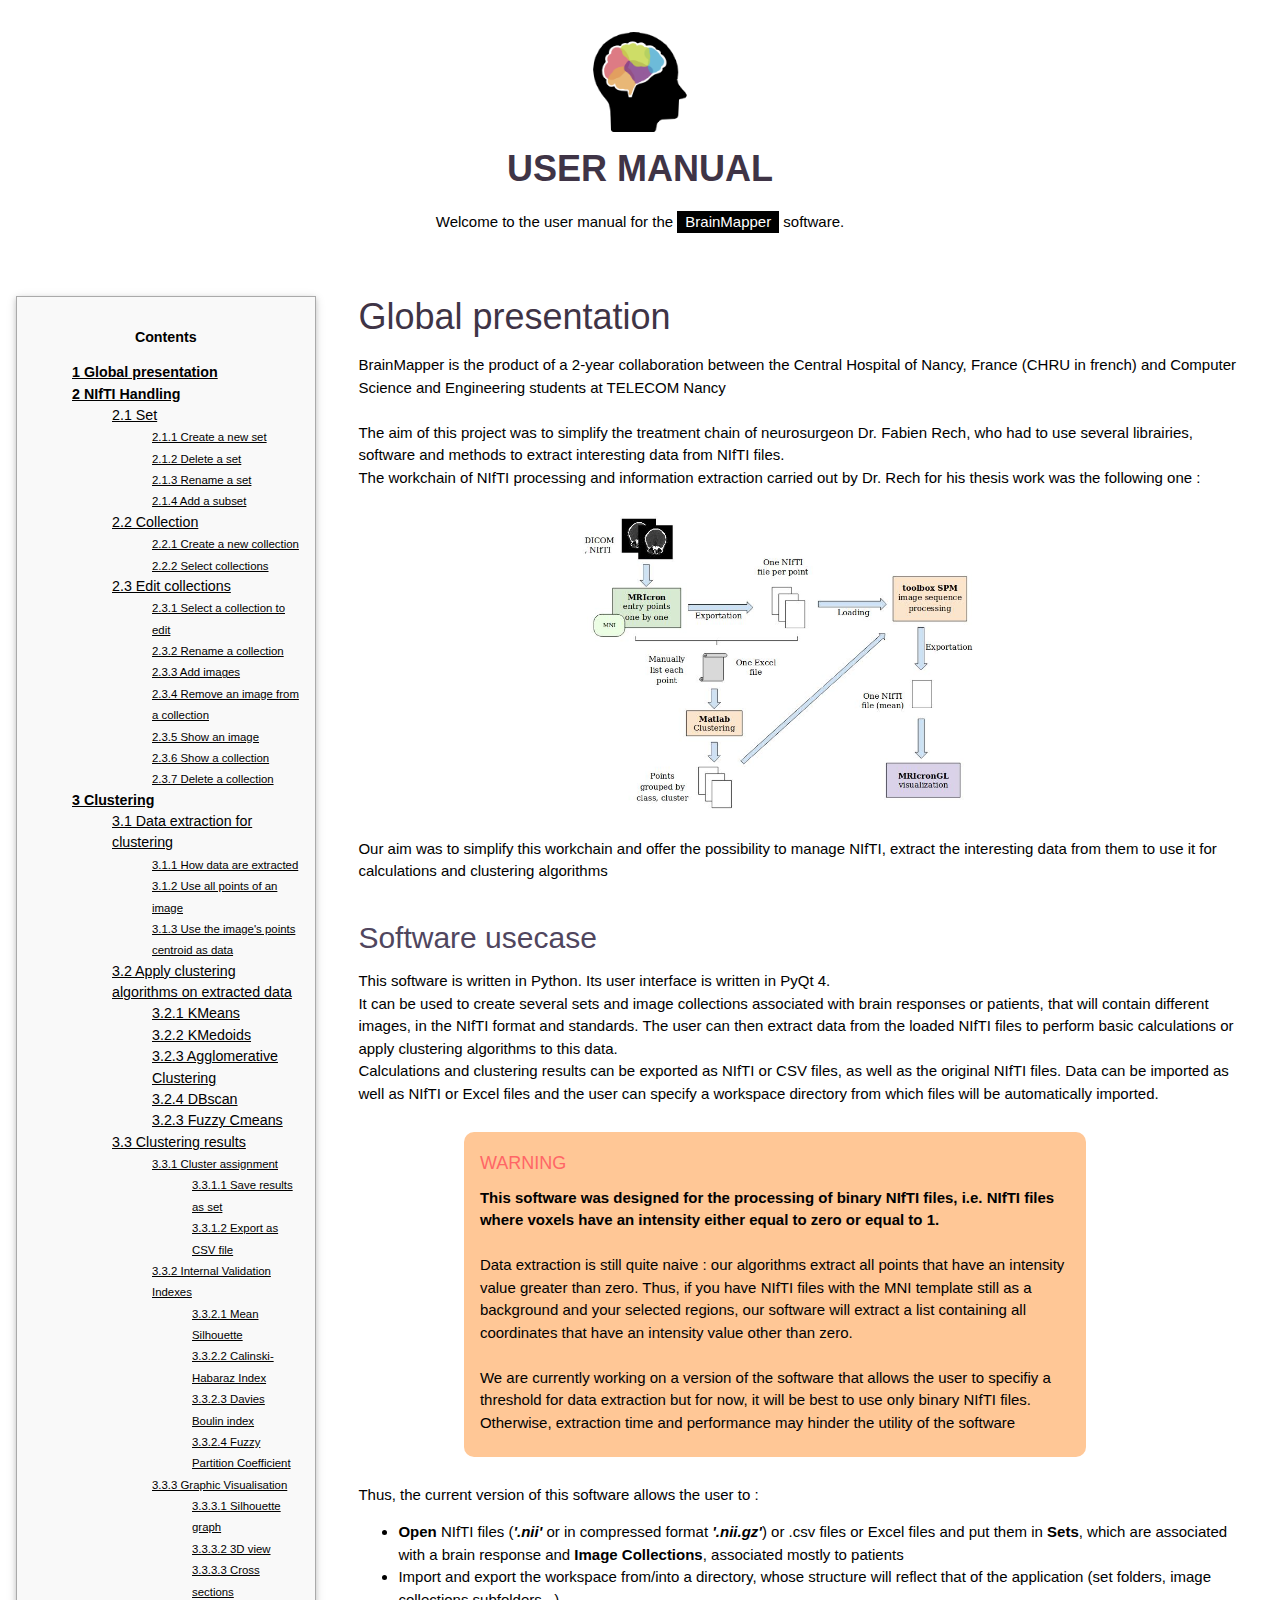
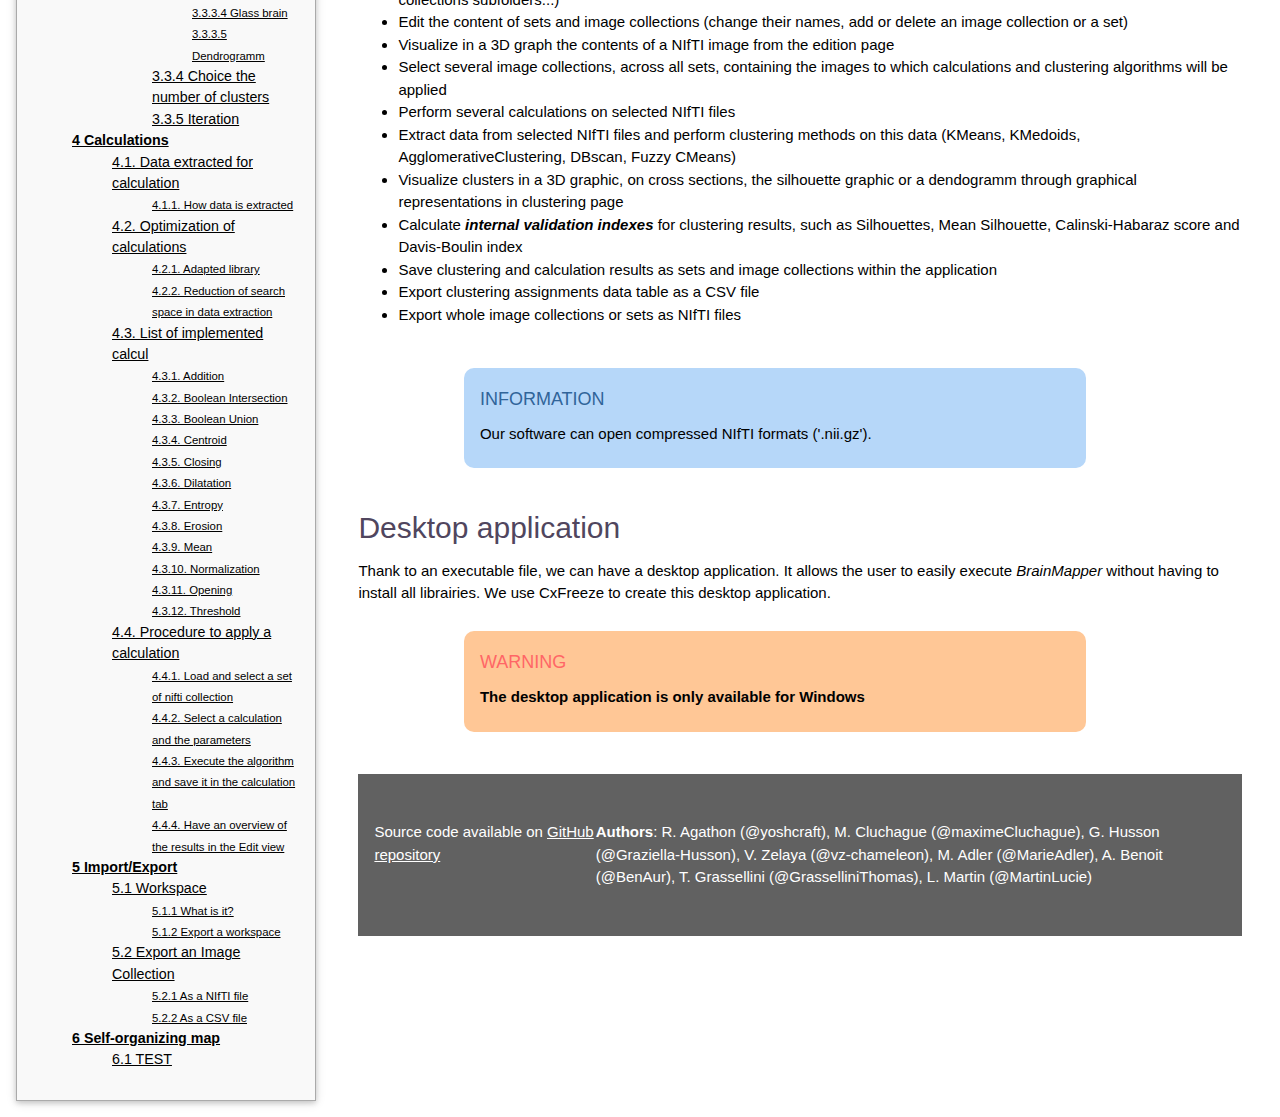
==== commit 840fc97d: "Merge branch 'master' of https://github.com/TELECOMNancy/BrainMapperV2" ====
--- a/docs/index.html
+++ b/docs/index.html
@@ -32,7 +32,7 @@
              <li><small><a href="NIfTI_handling.html#new_set">2.1.1 Create a new set</a></small></li>
              <li><small><a href="NIfTI_handling.html#delete_set">2.1.2 Delete a set</a></small></li>
              <li><small><a href="NIfTI_handling.html#rename_set">2.1.3 Rename a set</a></small></li>
-             <li><small><a href="NIfTI_handling.html#add_sub_set">2.1.4 Add a sub set</a></small></li>
+             <li><small><a href="NIfTI_handling.html#add_sub_set">2.1.4 Add a subset</a></small></li>
            </ul>
          <li><a href="NIfTI_handling.html#collection">2.2 Collection</a></li>
            <ul>
@@ -55,37 +55,51 @@
 
               <li><a href="clustering.html#data">3.1 Data extraction for clustering</a></li>
                 <ul>
-                 <li><a href="clustering.html#extract"><small>3.1.1 How data is extracted</small></a></li>
+                 <li><a href="clustering.html#extract"><small>3.1.1 How data are extracted</small></a></li>
                  <li><a href="clustering.html#all_points"><small>3.1.2 Use all points of an image</small></a></li>
                  <li><a href="clustering.html#as_centroid"><small>3.1.3 Use the image's points centroid as data</small></a></li>
                  </ul>
 
-               <li><a href="clustering.html#methods">3.2 Perform clustering algorithms on extracted data</a></li>
+               <li><a href="clustering.html#methods">3.2 Apply clustering algorithms on extracted data</a></li>
                  <ul>
-                 <li><a href="clustering.html#kmeans"><small>3.2.1 KMeans</small></a></li>
-                 <li><a href="clustering.html#kmedoids"><small>3.2.2 KMedoids</small></a></li>
-                 <li><a href="clustering.html#agglo"><small>3.2.3 Agglomerative Clustering</small></a></li>
+                   <li><a href="clustering.html#kmeans">3.2.1 KMeans</a></li>
+                   <li><a href="clustering.html#kmedoids">3.2.2 KMedoids</a></li>
+                   <li><a href="clustering.html#agglo">3.2.3 Agglomerative Clustering</a></li>
+                   <li><a href="clustering.html#dbscan">3.2.4 DBscan</a></li>
+                   <li><a href="clustering.html#fuzzyCmeans">3.2.3 Fuzzy Cmeans</a></li>
                  </ul>
 
-               <li><a href="clustering.html#script_env">3.3 Execute custom functions : user script environment</a></li>
-
-               <li><a href="clustering.html#clust_results"> 3.4 Visualize clustering results </a></li>
+               <li><a href="clustering.html#clust_results"> 3.3 Clustering results</a></li>
                   <ul>
-                 <li><a href="clustering.html#clust_assign"><small>3.4.1 Cluster assignment</small></a></li>
+                 <li><a href="clustering.html#clust_assign"><small>3.3.1 Cluster assignment</small></a></li>
 
                   <ul>
-                   <li><a href="clustering.html#as_set"><small>3.4.1.1 Save results as set</small></a></li>
-                   <li><a href="clustering.html#to_csv"><small>3.4.1.2 Export as CSV file</small></a></li>
+                   <li><a href="clustering.html#as_set"><small>3.3.1.1 Save results as set</small></a></li>
+                   <li><a href="clustering.html#to_csv"><small>3.3.1.2 Export as CSV file</small></a></li>
                   </ul>
 
-                 <li><a href="clustering.html#visu"><small>3.4.2 Graphic Visualisation</small></a></li>
-                 <li><a href="clustering.html#val_index"><small>3.4.3 Internal Validation Indexes</small></a></li>
-
-                 <ul>
-                   <li><a href="clustering.html#mean_silhouette"><small>3.4.3.1 Mean Silhouette</small></a></li>
-                   <li><a href="clustering.html#ch_index"><small>3.4.3.2 Calinski-Habaraz Index</small></a></li>
-                   <li><a href="clustering.html#db_index"><small>3.4.3.3 Davies Boulin index</small></a></li>
-                 </ul>
+                 <li><a href="clustering.html#val_index"><small>3.3.2 Internal Validation Indexes</small></a></li>
+                   <ul>
+                     <li><a href="clustering.html#mean_silhouette"><small>3.3.2.1 Mean Silhouette</small></a></li>
+                     <li><a href="clustering.html#ch_index"><small>3.3.2.2 Calinski-Habaraz Index</small></a></li>
+                     <li><a href="clustering.html#db_index"><small>3.3.2.3 Davies Boulin index</small></a></li>
+                     <li><a href="clustering.html#fpc"><small>3.3.2.4 Fuzzy Partition Coefficient</small></a></li>
+                   </ul>
+
+
+                  <li><a href="clustering.html#visu"><small>3.3.3 Graphic Visualisation</small></a></li>
+                  <ul>
+                    <li><a href="clustering.html#silhouette_graph"><small>3.3.3.1 Silhouette graph</small></a></li>
+                    <li><a href="clustering.html#3d_view"><small>3.3.3.2 3D view</small></a></li>
+                    <li><a href="clustering.html#cross_sections"><small>3.3.3.3 Cross sections</small></a></li>
+                    <li><a href="clustering.html#glass_brain"><small>3.3.3.4 Glass brain</small></a></li>
+                    <li><a href="clustering.html#dendrogramm"><small>3.3.3.5 Dendrogramm</small></a></li>
+                  </ul>
+
+                  <li><a href="clustering.html#nb_clusters">3.3.4 Choice the number of clusters</a></li>
+
+                  <li><a href="clustering.html#iteration">3.3.5 Iteration</a></li>
+
                </ul>
             </ul>
 
@@ -136,8 +150,7 @@
              <li><a href="import_export.html#workspace">5.1 Workspace</a></li>
         			 <ul>
       				 <li><a href="import_export.html#what"><small>5.1.1 What is it?</small></a></li>
-      				 <li><a href="import_export.html#import_workspace"><small>5.1.2 Import workspace</small></a></li>
-      				 <li><a href="import_export.html#export_workspace"><small>5.1.3 Export workspace</small></a></li>
+      				 <li><a href="import_export.html#export_workspace"><small>5.1.2 Export a workspace</small></a></li>
                 </ul>
 
              <li><a href="import_export.html#export">5.2 Export an Image Collection</a></li>
@@ -146,6 +159,13 @@
       				 <li><a href="import_export.html#export_csv"><small>5.2.2 As a CSV file</small></a></li>
               </ul>
            </ul>
+
+           <li><a href="som.html"><strong>6 Self-organizing map</strong></a></li>
+
+            <ul>
+             <li><a href="som.html#61">6.1 TEST</a></li>
+            </ul>
+
         	</ul>
     	</div>
     </div>
@@ -158,7 +178,7 @@
       The aim of this project was to simplify the treatment chain of neurosurgeon Dr. Fabien Rech, who had to use several librairies, software and methods to extract interesting data from NIfTI files.<br/>
       The workchain of NIfTI processing and information extraction carried out by Dr. Rech for his thesis work was the following one :
       <div style="padding-left: 24%; padding-top:3%; padding-bottom:3%">
-       <img src="imgs/chaine.jpg" style="width:60%">
+       <img src="imgs/index/chaine.jpg" style="width:60%">
      </div>
       Our aim was to simplify this workchain and offer the possibility to manage NIfTI, extract the interesting data from them to use it for calculations and clustering algorithms
       <br/><br/>
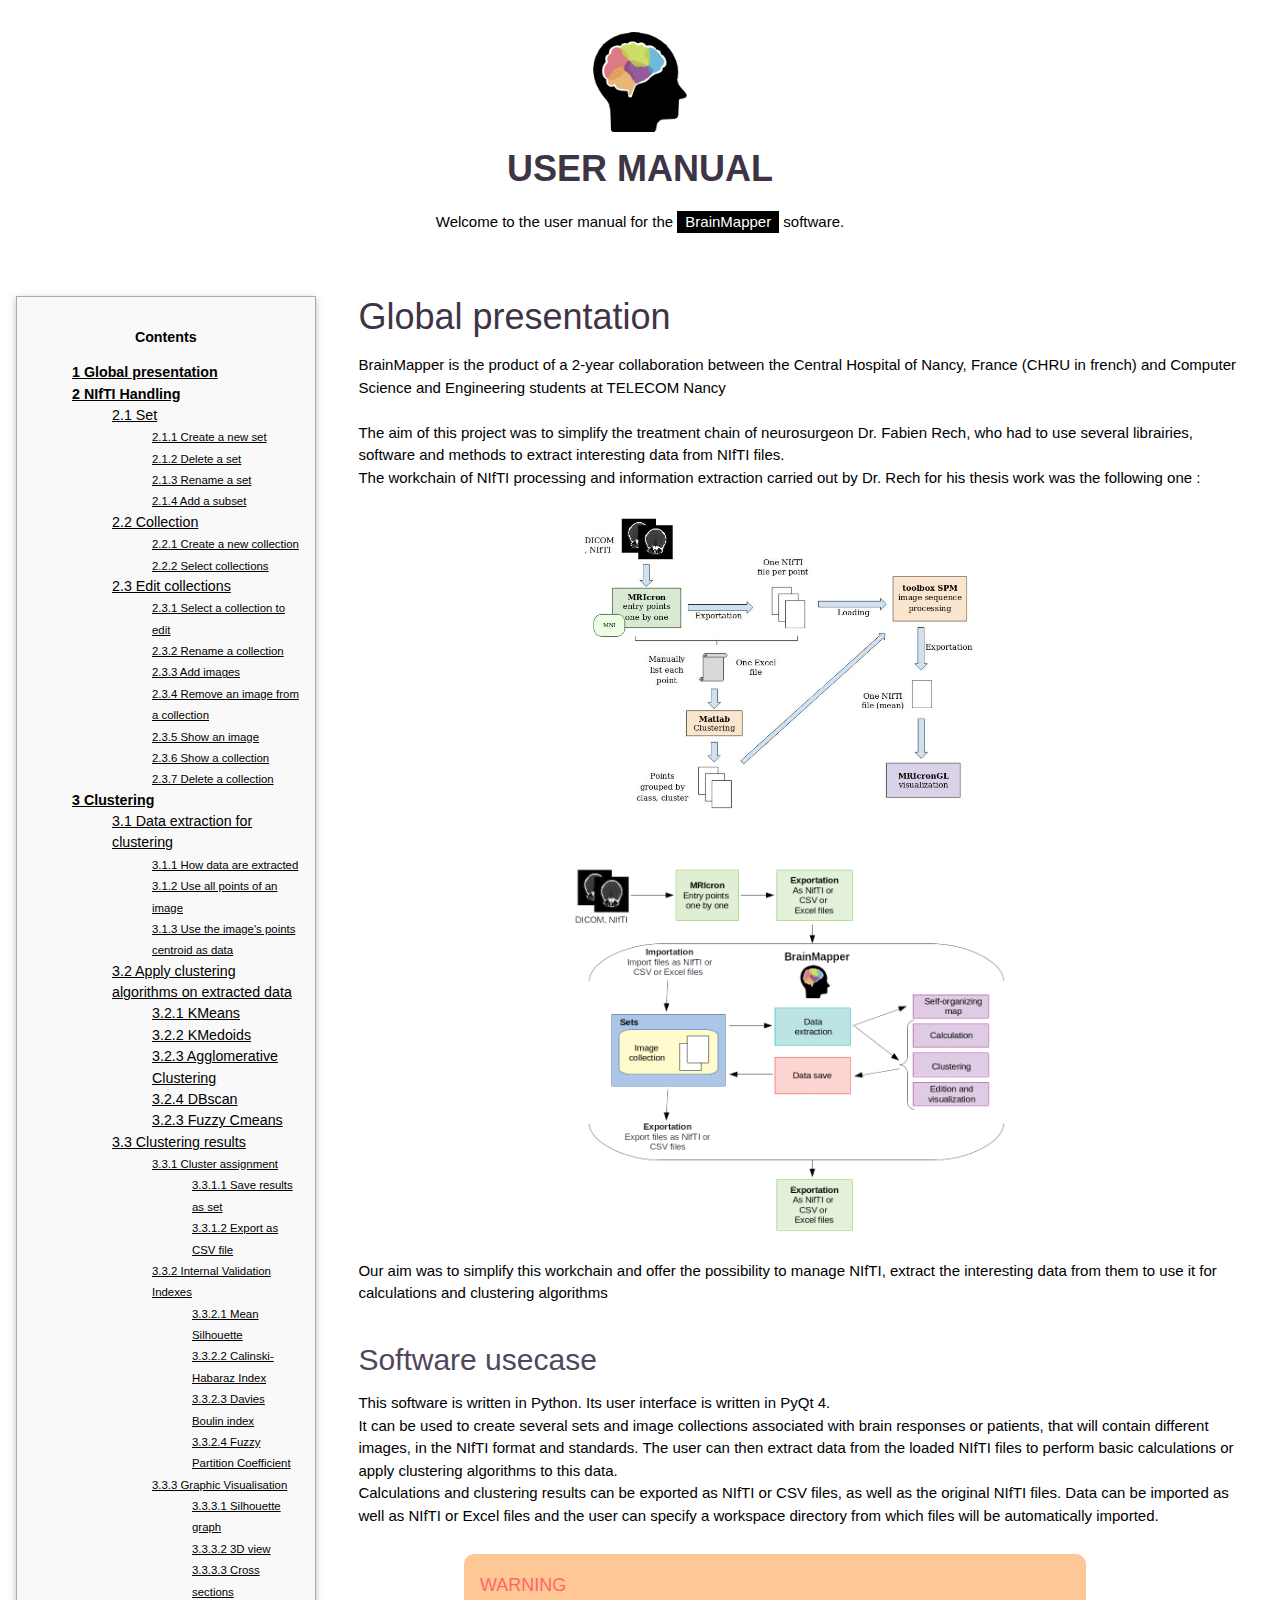
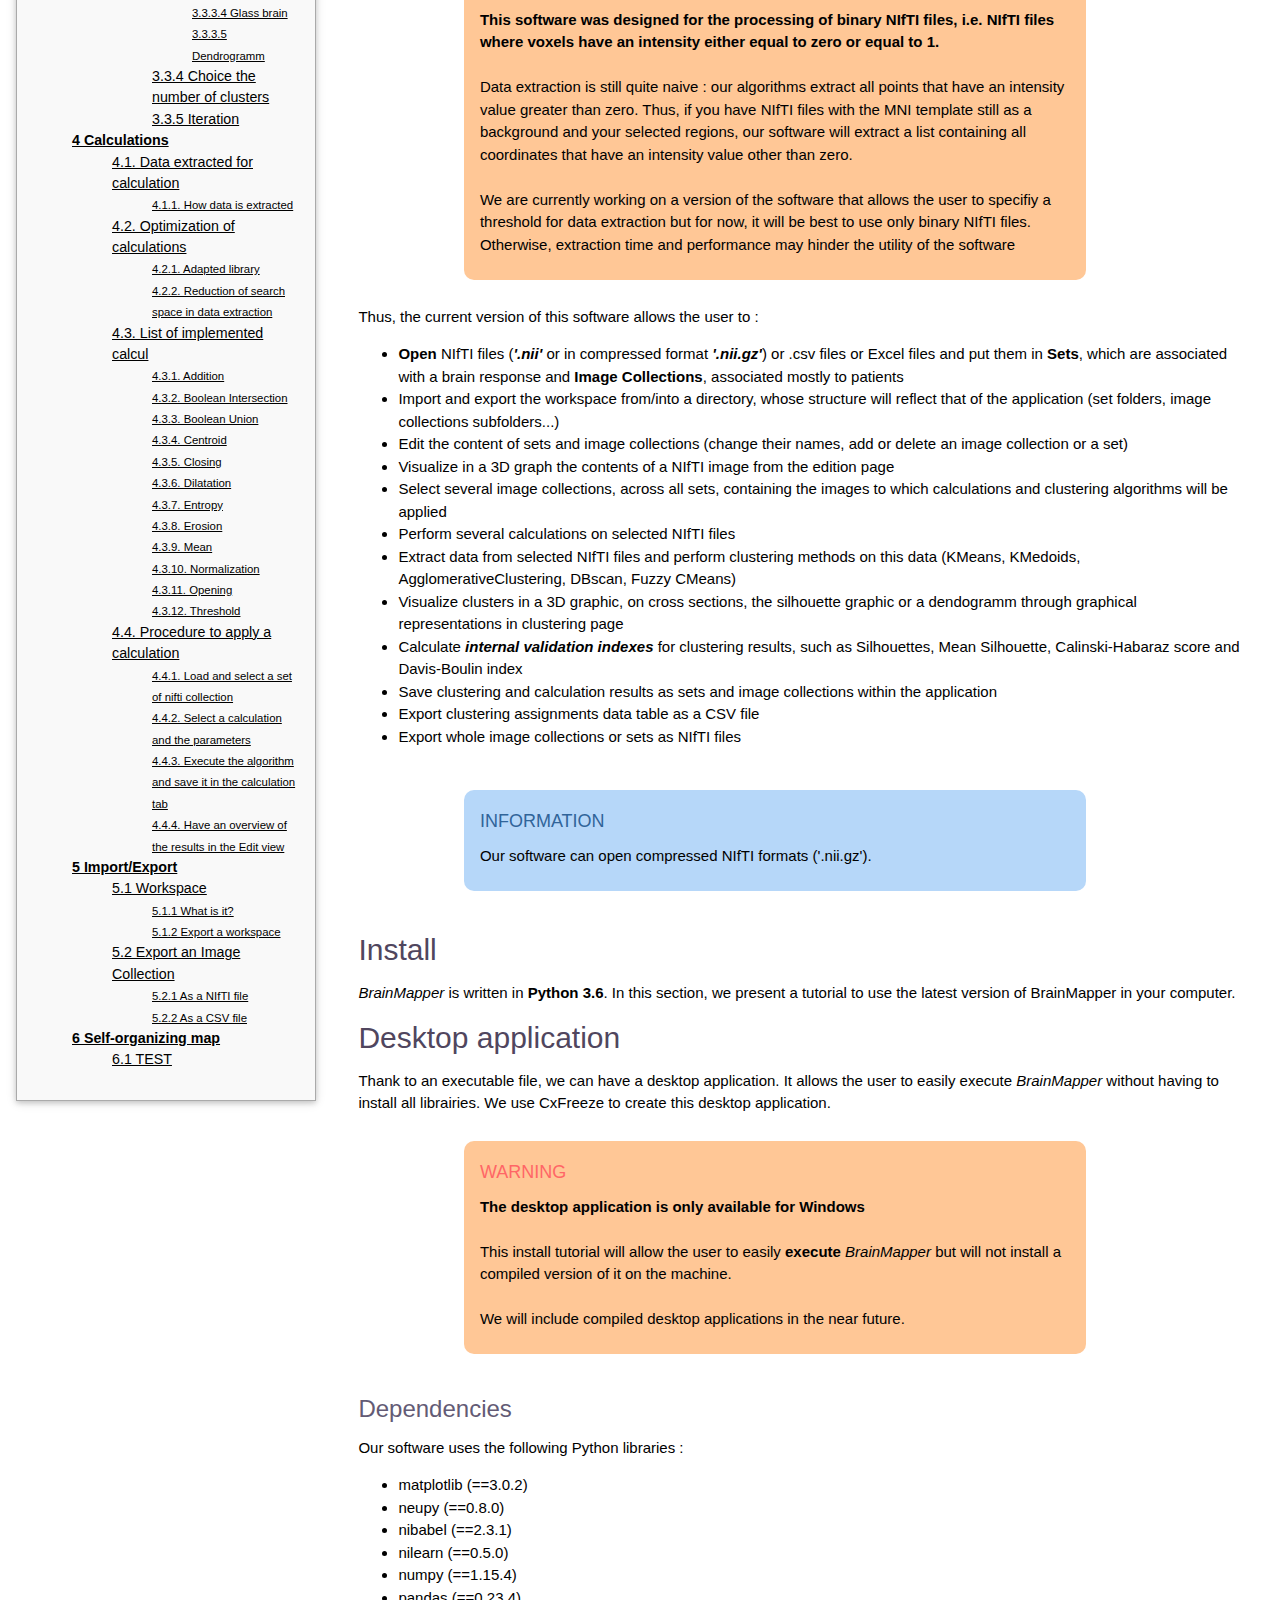
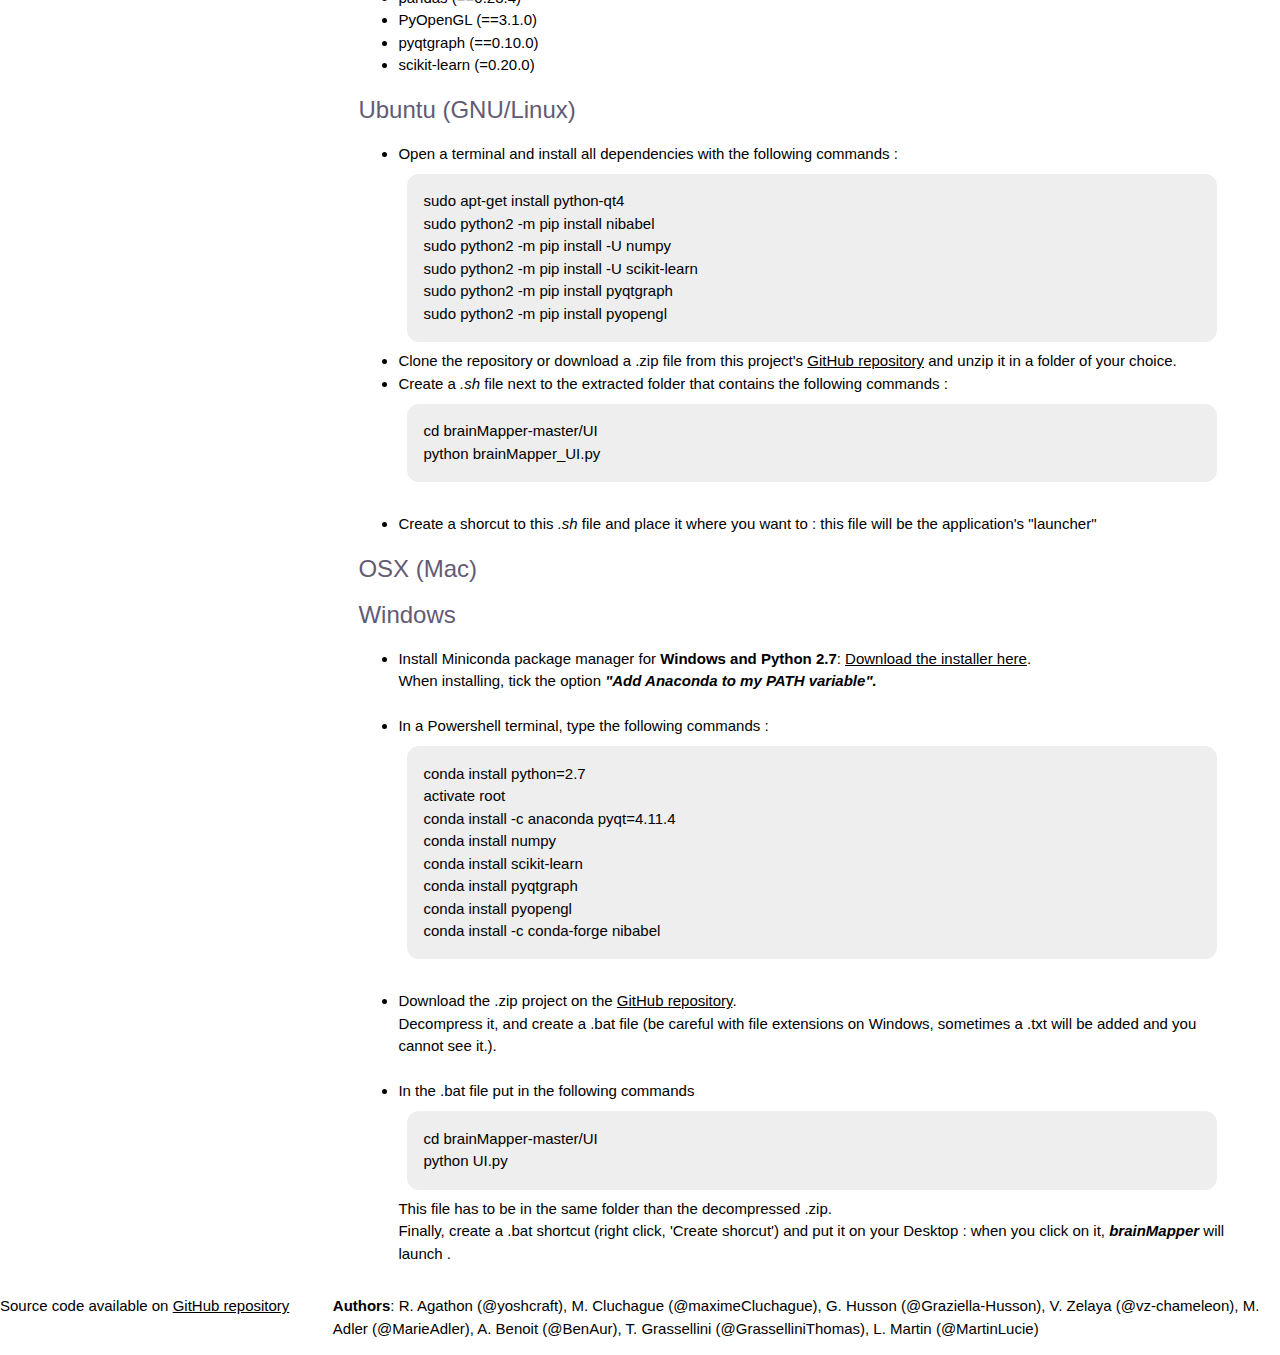
==== commit cf919e0c: "Merge remote-tracking branch 'origin/master'" ====
--- a/docs/index.html
+++ b/docs/index.html
@@ -180,6 +180,11 @@
       <div style="padding-left: 24%; padding-top:3%; padding-bottom:3%">
        <img src="imgs/index/chaine.jpg" style="width:60%">
      </div>
+
+     <div style="padding-left: 24%; padding-top:3%; padding-bottom:3%">
+       <img src="imgs/index/schema.png" style="width:65%">
+     </div>
+
       Our aim was to simplify this workchain and offer the possibility to manage NIfTI, extract the interesting data from them to use it for calculations and clustering algorithms
       <br/><br/>
       <h2> Software usecase</h2>
@@ -227,11 +232,10 @@
       </div>
 
 
-<!--
       <h2> Install </h2>
         <em>BrainMapper</em> is written in <b>Python 3.6</b>. In this section, we present a tutorial to use the latest version of BrainMapper in your computer.
         <br>
--->
+
 
       <h2> Desktop application </h2>
         Thank to an executable file, we can have a desktop application. It allows the user to easily execute <em>BrainMapper</em> without having to install all librairies.
@@ -241,16 +245,15 @@
           <div class="alert alert-info" role="alert">
           <h5 style="color:#f66;">WARNING</h5>
           <b>The desktop application is only available for Windows</b>
-          <!--
+
           <br><br>
           This install tutorial will allow the user to easily <b>execute</b> <em>BrainMapper</em> but will not install a compiled version of it on the machine.<br>
           <br>
           We will include compiled desktop applications in the near future.
-        -->
+
         </div>
        </div>
 
-       <!--
         <h3> Dependencies </h3>
         Our software uses the following Python libraries :
         <ul>
@@ -329,7 +332,7 @@
     </div>
   </div>
 </div
--->
+
 
 	<footer class="w3-container w3-dark-grey w3-padding-32 w3-margin-top">
     <div class="column-left">
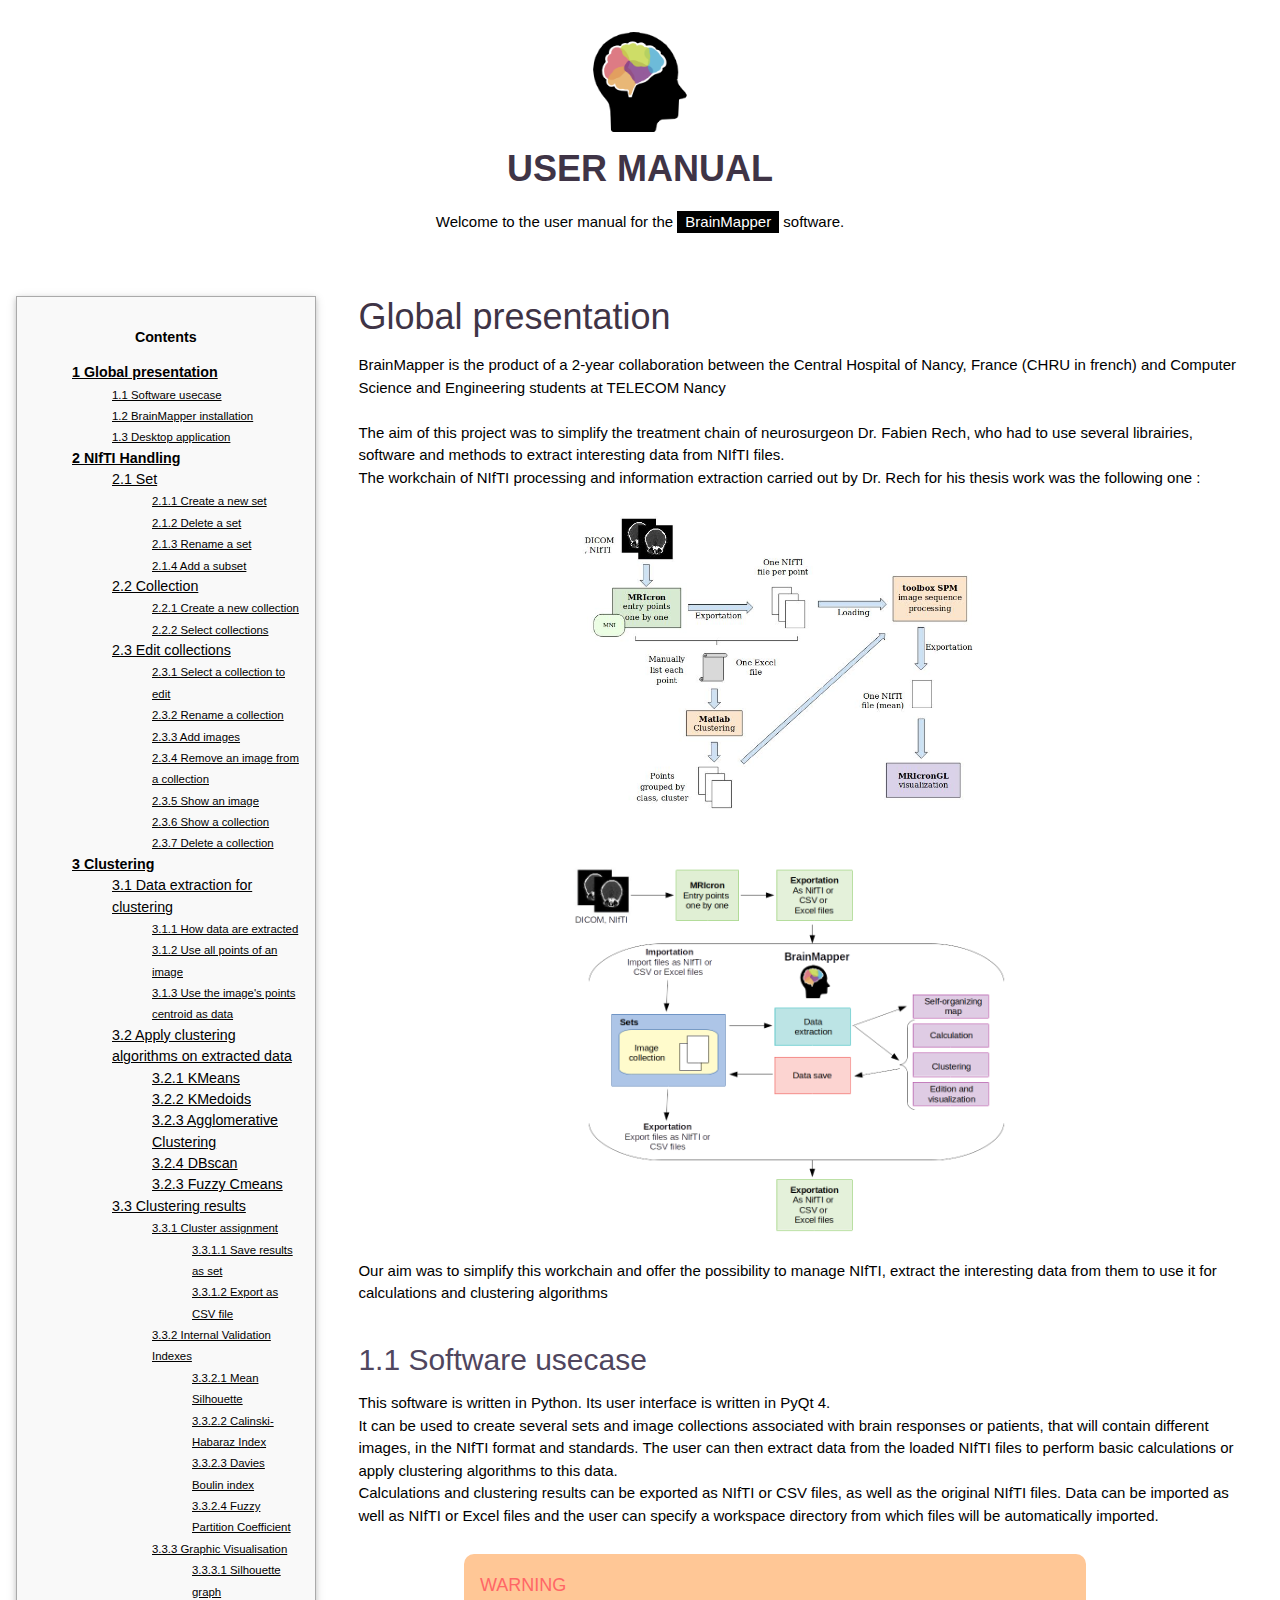
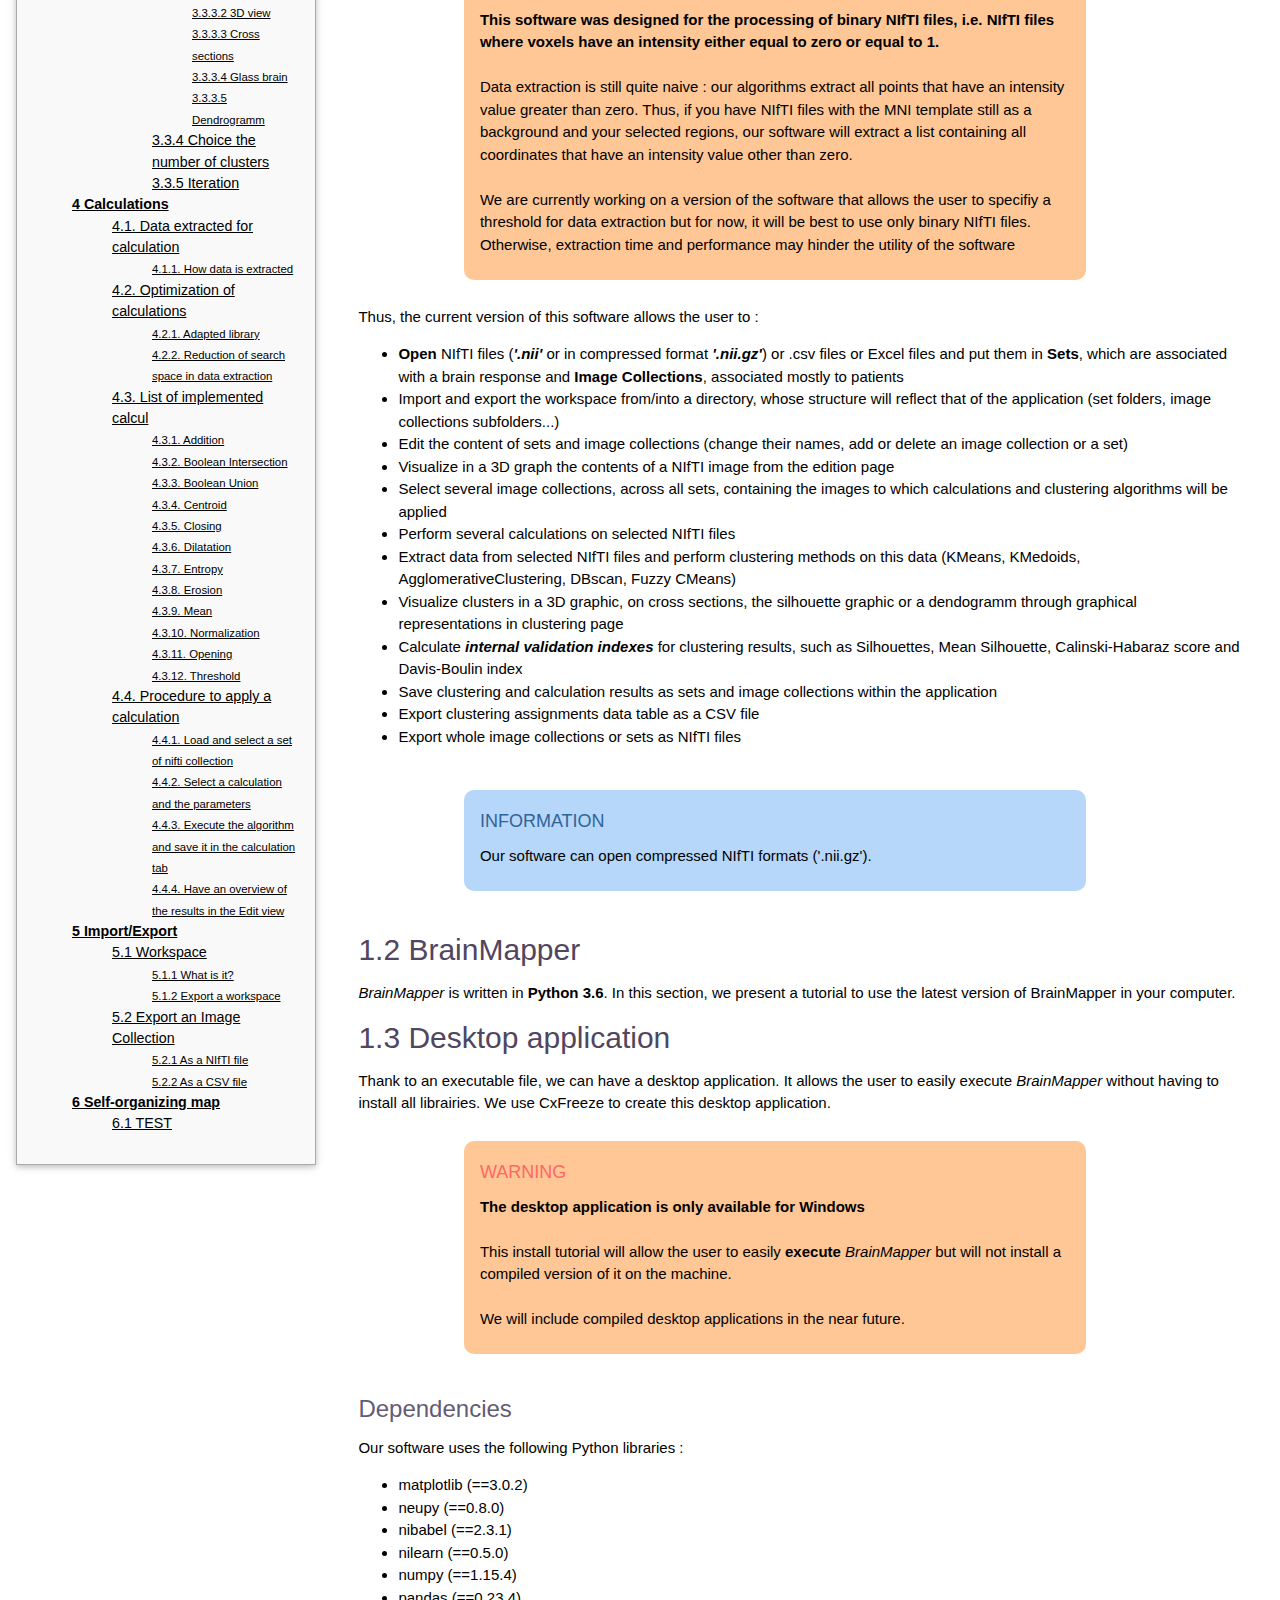
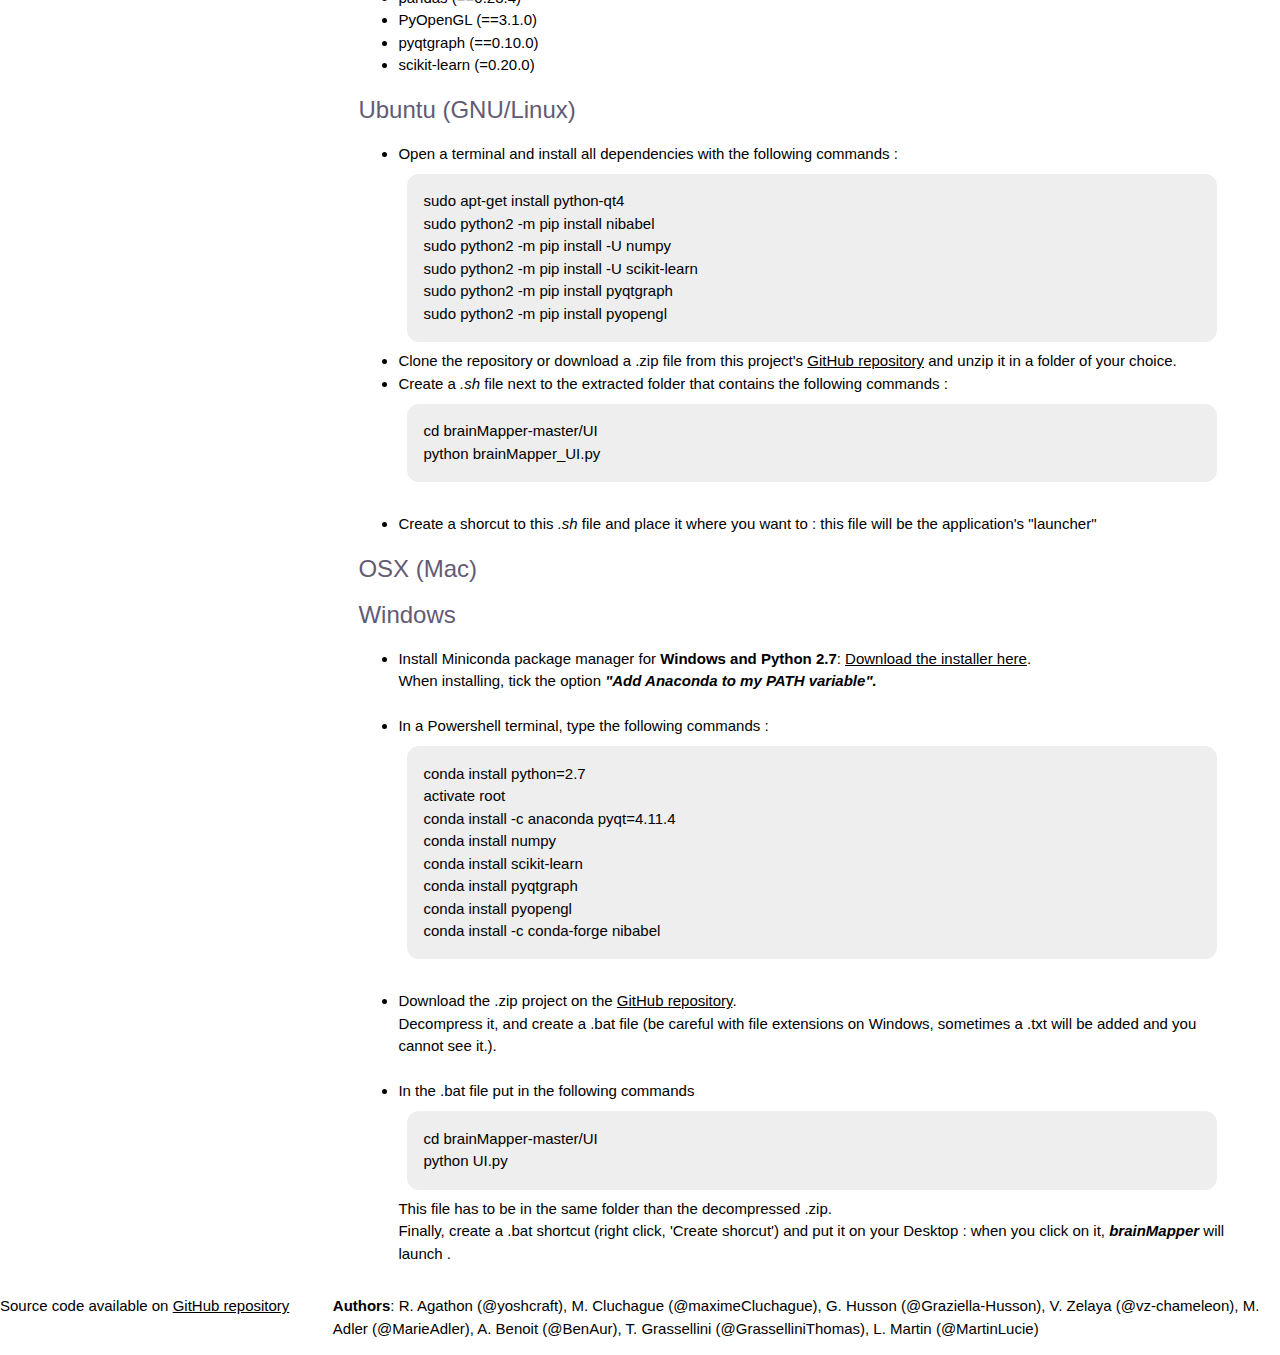
==== commit 6e4a96f8: "Merge remote-tracking branch 'origin/master'" ====
--- a/docs/index.html
+++ b/docs/index.html
@@ -24,7 +24,15 @@
       <div id="toc_container">
     	<p class="toc_title">Contents</p>
     	<ul class="toc_list">
-    	   <li><a href="#Global_presentation"><strong>1 Global presentation</strong></a></li>
+    	   <li><a href="index.html#Global_presentation"><strong>1 Global presentation</strong></a></li>
+
+        <ul>
+           <li><small><a href="index.html#usecase">1.1 Software usecase</a></small></li>
+           <li><small><a href="index.html#installation">1.2 BrainMapper installation</a></small></li>
+           <li><small><a href="index.html#desktop_app">1.3 Desktop application</a></small></li>
+
+         </ul>
+
     	   <li><a href="NIfTI_handling.html"><strong>2 NIfTI Handling</strong></a></li>
          <ul>
            <li><a href="NIfTI_handling.html#set">2.1 Set</a></li>
@@ -187,7 +195,7 @@
 
       Our aim was to simplify this workchain and offer the possibility to manage NIfTI, extract the interesting data from them to use it for calculations and clustering algorithms
       <br/><br/>
-      <h2> Software usecase</h2>
+      <h2 id="usecase">1.1 Software usecase</h2>
       This software is written in Python. Its user interface is written in PyQt 4.<br>
       It can be used to create several sets and image collections associated with brain responses or patients, that will contain different images, in the NIfTI format and standards.
       The user can then extract data from the loaded NIfTI files to perform basic calculations or apply clustering algorithms to this data.<br>
@@ -232,12 +240,12 @@
       </div>
 
 
-      <h2> Install </h2>
+      <h2 id="installation">1.2 BrainMapper </h2>
         <em>BrainMapper</em> is written in <b>Python 3.6</b>. In this section, we present a tutorial to use the latest version of BrainMapper in your computer.
         <br>
 
 
-      <h2> Desktop application </h2>
+      <h2 id="desktop_app">1.3 Desktop application</h2>
         Thank to an executable file, we can have a desktop application. It allows the user to easily execute <em>BrainMapper</em> without having to install all librairies.
         We use CxFreeze to create this desktop application.
 
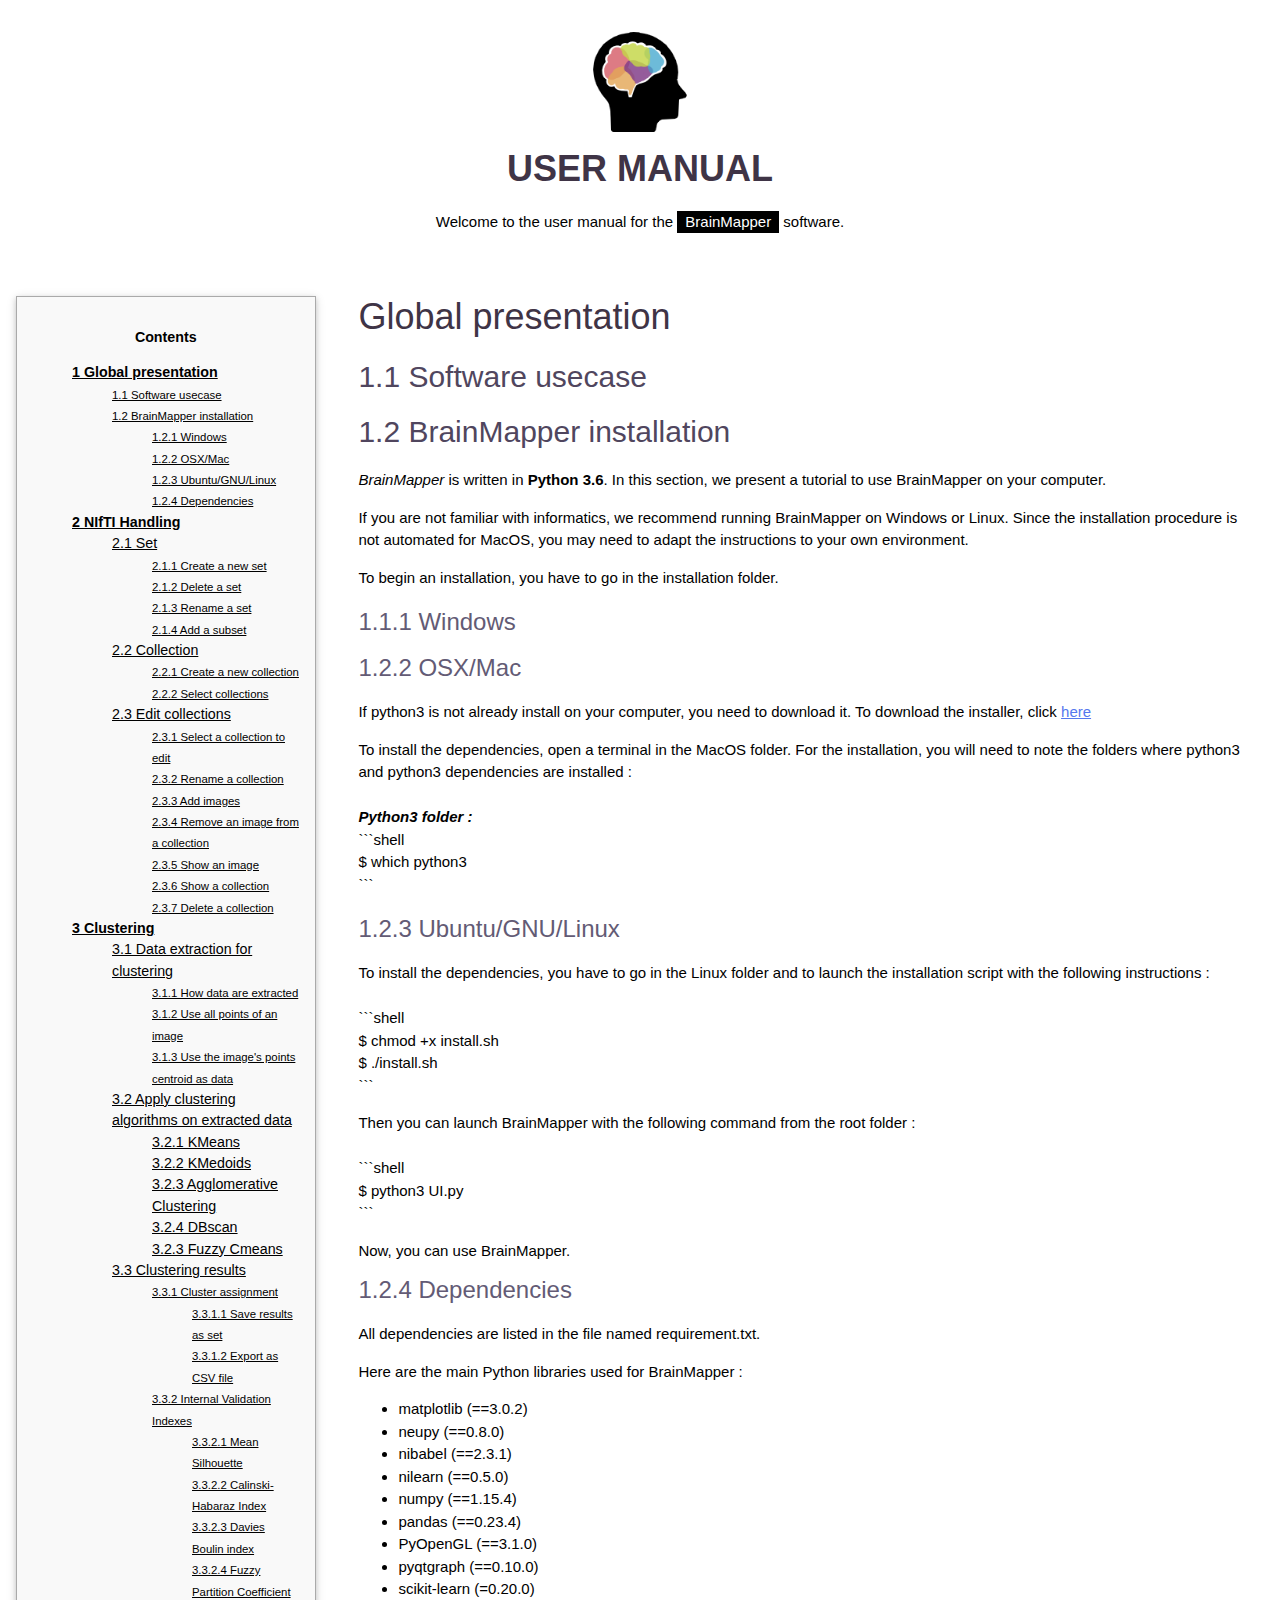
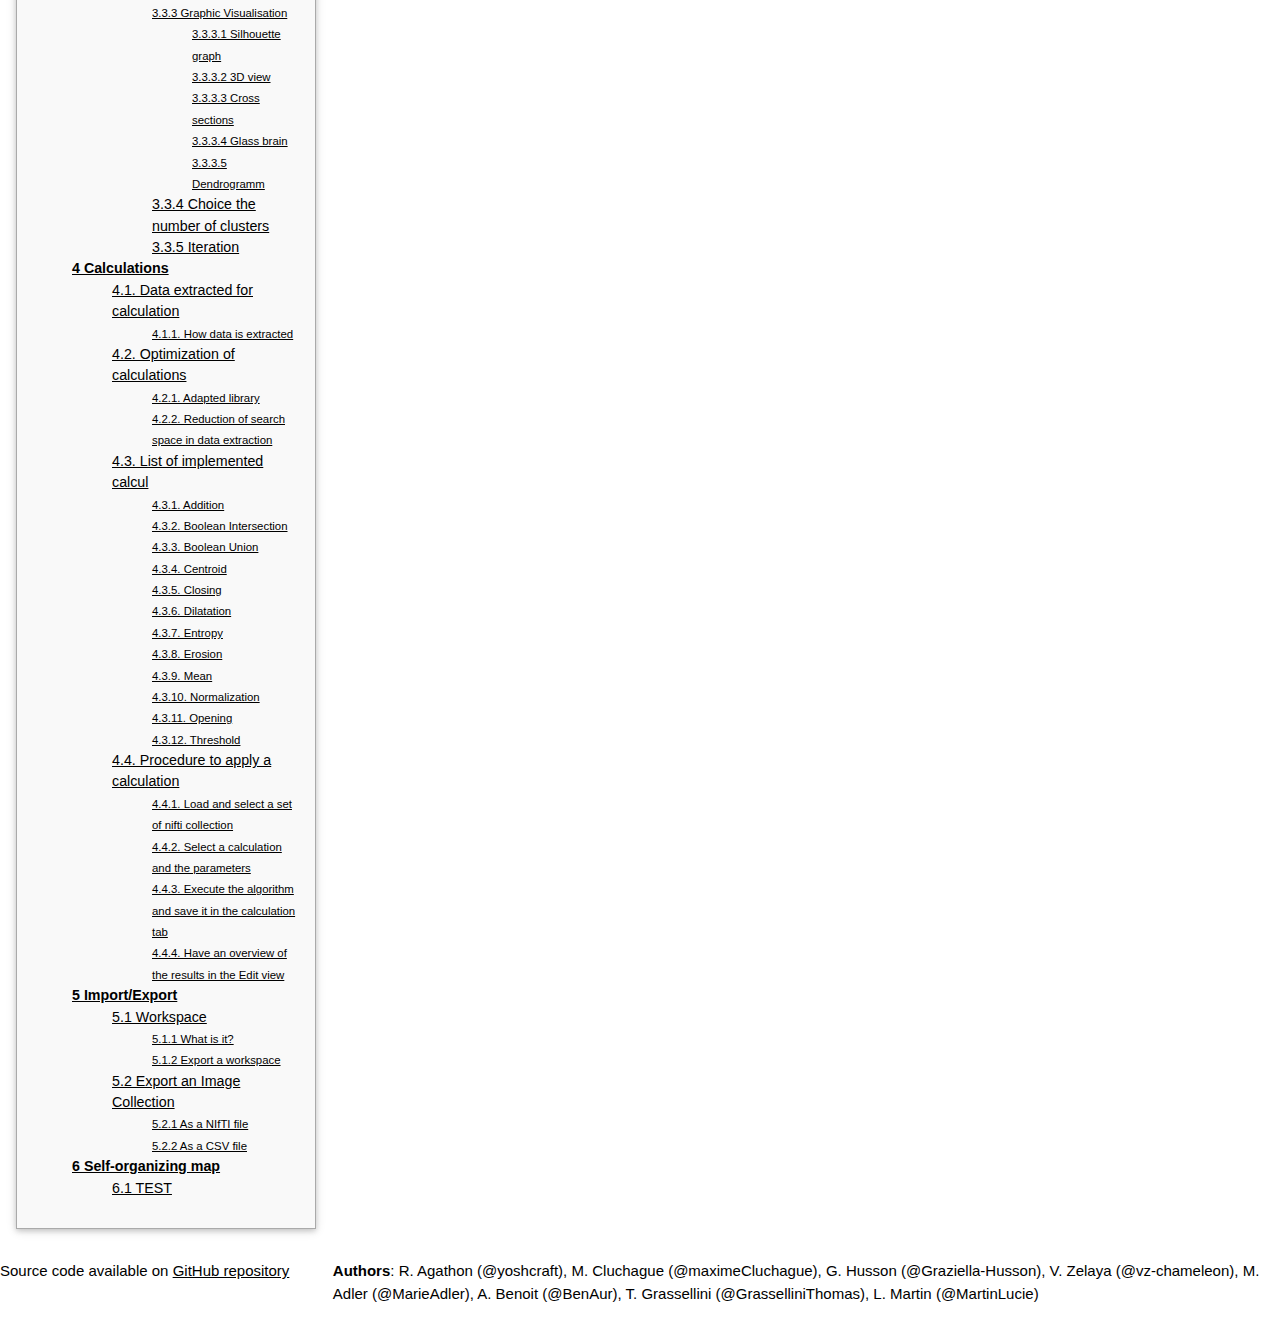
==== commit 108c345d: "Merge branch 'master' of https://github.com/TELECOMNancy/BrainMapperV2" ====
--- a/docs/index.html
+++ b/docs/index.html
@@ -29,7 +29,12 @@
         <ul>
            <li><small><a href="index.html#usecase">1.1 Software usecase</a></small></li>
            <li><small><a href="index.html#installation">1.2 BrainMapper installation</a></small></li>
-           <li><small><a href="index.html#desktop_app">1.3 Desktop application</a></small></li>
+              <ul>
+                <li><small><a href="index.html#windows">1.2.1 Windows</a></small></li>
+                <li><small><a href="index.html#mac">1.2.2 OSX/Mac</a></small></li>
+                <li><small><a href="index.html#ubuntu">1.2.3 Ubuntu/GNU/Linux</a></small></li>
+                <li><small><a href="index.html#dependancies">1.2.4 Dependencies</a></small></li>
+              </ul>
 
          </ul>
 
@@ -181,6 +186,8 @@
   <div class="column-right">
     <div id="Global_presentation">
       <h1> Global presentation </h1>
+
+<!--
       BrainMapper is the product of a 2-year collaboration between the Central Hospital of Nancy, France (CHRU in french) and Computer Science and Engineering students at TELECOM Nancy<br/><br/>
 
       The aim of this project was to simplify the treatment chain of neurosurgeon Dr. Fabien Rech, who had to use several librairies, software and methods to extract interesting data from NIfTI files.<br/>
@@ -195,7 +202,10 @@
 
       Our aim was to simplify this workchain and offer the possibility to manage NIfTI, extract the interesting data from them to use it for calculations and clustering algorithms
       <br/><br/>
+
+    -->
       <h2 id="usecase">1.1 Software usecase</h2>
+<!--
       This software is written in Python. Its user interface is written in PyQt 4.<br>
       It can be used to create several sets and image collections associated with brain responses or patients, that will contain different images, in the NIfTI format and standards.
       The user can then extract data from the loaded NIfTI files to perform basic calculations or apply clustering algorithms to this data.<br>
@@ -238,46 +248,105 @@
           Our software can open compressed NIfTI formats ('.nii.gz').
        </div>
       </div>
-
-
-      <h2 id="installation">1.2 BrainMapper </h2>
-        <em>BrainMapper</em> is written in <b>Python 3.6</b>. In this section, we present a tutorial to use the latest version of BrainMapper in your computer.
-        <br>
-
-
-      <h2 id="desktop_app">1.3 Desktop application</h2>
-        Thank to an executable file, we can have a desktop application. It allows the user to easily execute <em>BrainMapper</em> without having to install all librairies.
-        We use CxFreeze to create this desktop application.
-
-        <div style="padding-left: 12%; padding-top:3%; padding-bottom:3%">
-          <div class="alert alert-info" role="alert">
-          <h5 style="color:#f66;">WARNING</h5>
-          <b>The desktop application is only available for Windows</b>
-
+-->
+
+      <h2 id="installation">1.2 BrainMapper installation</h2>
+
+      <p>
+        <em>BrainMapper</em> is written in <b>Python 3.6</b>. In this section, we present a tutorial to use BrainMapper on your computer.
+      </p>
+
+      <p>If you are not familiar with informatics, we recommend running BrainMapper on Windows or Linux.
+        Since the installation procedure is not automated for MacOS, you may need to adapt the instructions to your own environment.
+      </p>
+
+      <p>To begin an installation, you have to go in the installation folder.</p>
+
+      <h3 id="windows">1.1.1 Windows </h3>
+      <!--      <ul>
+         <li>Install Miniconda package manager for <b>Windows and Python 2.7</b>: <a href=https://conda.io/miniconda.html>Download the installer here</a>. </li>
+            When installing, tick the option <b><em>"Add Anaconda to my PATH variable".</em></b>
+            <br><br>
+
+         <li> In a Powershell terminal, type the following commands :</li>
+           <div style="padding-left: 1%; padding-top:1%; padding-bottom:1%">
+             <div class="command">
+                conda install python=2.7<br>
+                activate root<br>
+                conda install -c anaconda pyqt=4.11.4<br>
+                conda install numpy<br>
+                conda install scikit-learn<br>
+                conda install pyqtgraph<br>
+                conda install pyopengl<br>
+                conda install -c conda-forge nibabel<br>
+              </div>
+            </div>
+            <br>
+          <li>Download the .zip project on the <a href="https://github.com/TELECOMNancy/brainMapper" target="_blank">GitHub repository</a>. </li>
+          Decompress it, and create a .bat file (be careful with file extensions on Windows, sometimes a .txt will be added and you cannot see it.). <br>
+          <br>
+          <li>In the .bat file put in the following commands </li>
+          <div style="padding-left: 1%; padding-top:1%; padding-bottom:1%">
+            <div class="command">
+                cd brainMapper-master/UI<br>
+                python UI.py<br>
+            </div>
+          </div>
+          This file has to be in the same folder than the decompressed .zip. <br>
+          Finally, create a .bat shortcut (right click, 'Create shorcut') and put it on your Desktop : when you click on it, <b><em>brainMapper</em></b> will launch .
+
+
+      -->
+
+        <h3 id="mac">1.2.2 OSX/Mac</h3>
+
+        <p>
+          If python3 is not already install on your computer, you need to download it.
+          To download the installer, click
+          <a href="https://www.python.org/ftp/python/3.7.2/python-3.7.2-macosx10.6.pkg" target="_blank" style="color : #5577ee">here</a>
+        </p>
+
+        <p>
+          To install the dependencies, open a terminal in the MacOS folder.
+          For the installation, you will need to note the folders where python3 and python3 dependencies are installed :
           <br><br>
-          This install tutorial will allow the user to easily <b>execute</b> <em>BrainMapper</em> but will not install a compiled version of it on the machine.<br>
-          <br>
-          We will include compiled desktop applications in the near future.
-
-        </div>
-       </div>
-
-        <h3> Dependencies </h3>
-        Our software uses the following Python libraries :
-        <ul>
-          <li>matplotlib (==3.0.2)</li>
-          <li>neupy (==0.8.0)</li>
-          <li>nibabel (==2.3.1)</li>
-          <li>nilearn (==0.5.0)</li>
-          <li>numpy (==1.15.4)</li>
-          <li>pandas (==0.23.4)</li>
-          <li>PyOpenGL (==3.1.0)</li>
-          <li>pyqtgraph (==0.10.0)</li>
-          <li>scikit-learn (=0.20.0)</li>
-        </ul>
-
-        <h3> Ubuntu (GNU/Linux)</h3>
-        <ul>
+          <b><i>Python3 folder :</i></b>
+          <br>
+          ```shell
+          <br>
+          $ which python3
+          <br>
+          ```
+
+        </p>
+
+        <h3 id="ubuntu">1.2.3 Ubuntu/GNU/Linux</h3>
+
+        <p>
+          To install the dependencies, you have to go in the Linux folder and to launch the installation script with the following instructions :
+          <br><br>
+          ```shell
+          <br>
+          $ chmod +x install.sh
+          <br>
+          $ ./install.sh
+          <br>
+          ```
+        </p>
+
+        <p>
+          Then you can launch BrainMapper with the following command from the root folder :
+          <br><br>
+          ```shell
+          <br>
+          $ python3 UI.py
+          <br>
+          ```
+        </p>
+
+        Now, you can use BrainMapper.
+  <!--
+          <ul>
           <li>Open a terminal and install all dependencies with the following commands :</li>
           <div style="padding-left: 1%; padding-top:1%; padding-bottom:1%">
             <div class="command">
@@ -301,41 +370,27 @@
           <br>
           <li>Create a shorcut to this <em>.sh</em> file and place it where you want to : this file will be the application's "launcher"</em></li>
         </ul>
-
-        <h3> OSX (Mac)</h3>
-
-        <h3> Windows </h3>
+-->
+
+      <h3 id="dependancies">1.2.4 Dependencies </h3>
+
+      <p>All dependencies are listed in the file named requirement.txt.</p>
+
+      <p>
+        Here are the main Python libraries used for BrainMapper :
         <ul>
-	         <li>Install Miniconda package manager for <b>Windows and Python 2.7</b>: <a href=https://conda.io/miniconda.html>Download the installer here</a>. </li>
-              When installing, tick the option <b><em>"Add Anaconda to my PATH variable".</em></b>
-              <br><br>
-
-           <li> In a Powershell terminal, type the following commands :</li>
-             <div style="padding-left: 1%; padding-top:1%; padding-bottom:1%">
-               <div class="command">
-                  conda install python=2.7<br>
-                  activate root<br>
-                  conda install -c anaconda pyqt=4.11.4<br>
-                  conda install numpy<br>
-                  conda install scikit-learn<br>
-                  conda install pyqtgraph<br>
-                  conda install pyopengl<br>
-                  conda install -c conda-forge nibabel<br>
-                </div>
-              </div>
-              <br>
-            <li>Download the .zip project on the <a href="https://github.com/TELECOMNancy/brainMapper" target="_blank">GitHub repository</a>. </li>
-            Decompress it, and create a .bat file (be careful with file extensions on Windows, sometimes a .txt will be added and you cannot see it.). <br>
-            <br>
-            <li>In the .bat file put in the following commands </li>
-            <div style="padding-left: 1%; padding-top:1%; padding-bottom:1%">
-              <div class="command">
-                  cd brainMapper-master/UI<br>
-                  python UI.py<br>
-              </div>
-            </div>
-            This file has to be in the same folder than the decompressed .zip. <br>
-            Finally, create a .bat shortcut (right click, 'Create shorcut') and put it on your Desktop : when you click on it, <b><em>brainMapper</em></b> will launch .
+          <li>matplotlib (==3.0.2)</li>
+          <li>neupy (==0.8.0)</li>
+          <li>nibabel (==2.3.1)</li>
+          <li>nilearn (==0.5.0)</li>
+          <li>numpy (==1.15.4)</li>
+          <li>pandas (==0.23.4)</li>
+          <li>PyOpenGL (==3.1.0)</li>
+          <li>pyqtgraph (==0.10.0)</li>
+          <li>scikit-learn (=0.20.0)</li>
+        </ul>
+      </p>
+
 
     </div>
   </div>
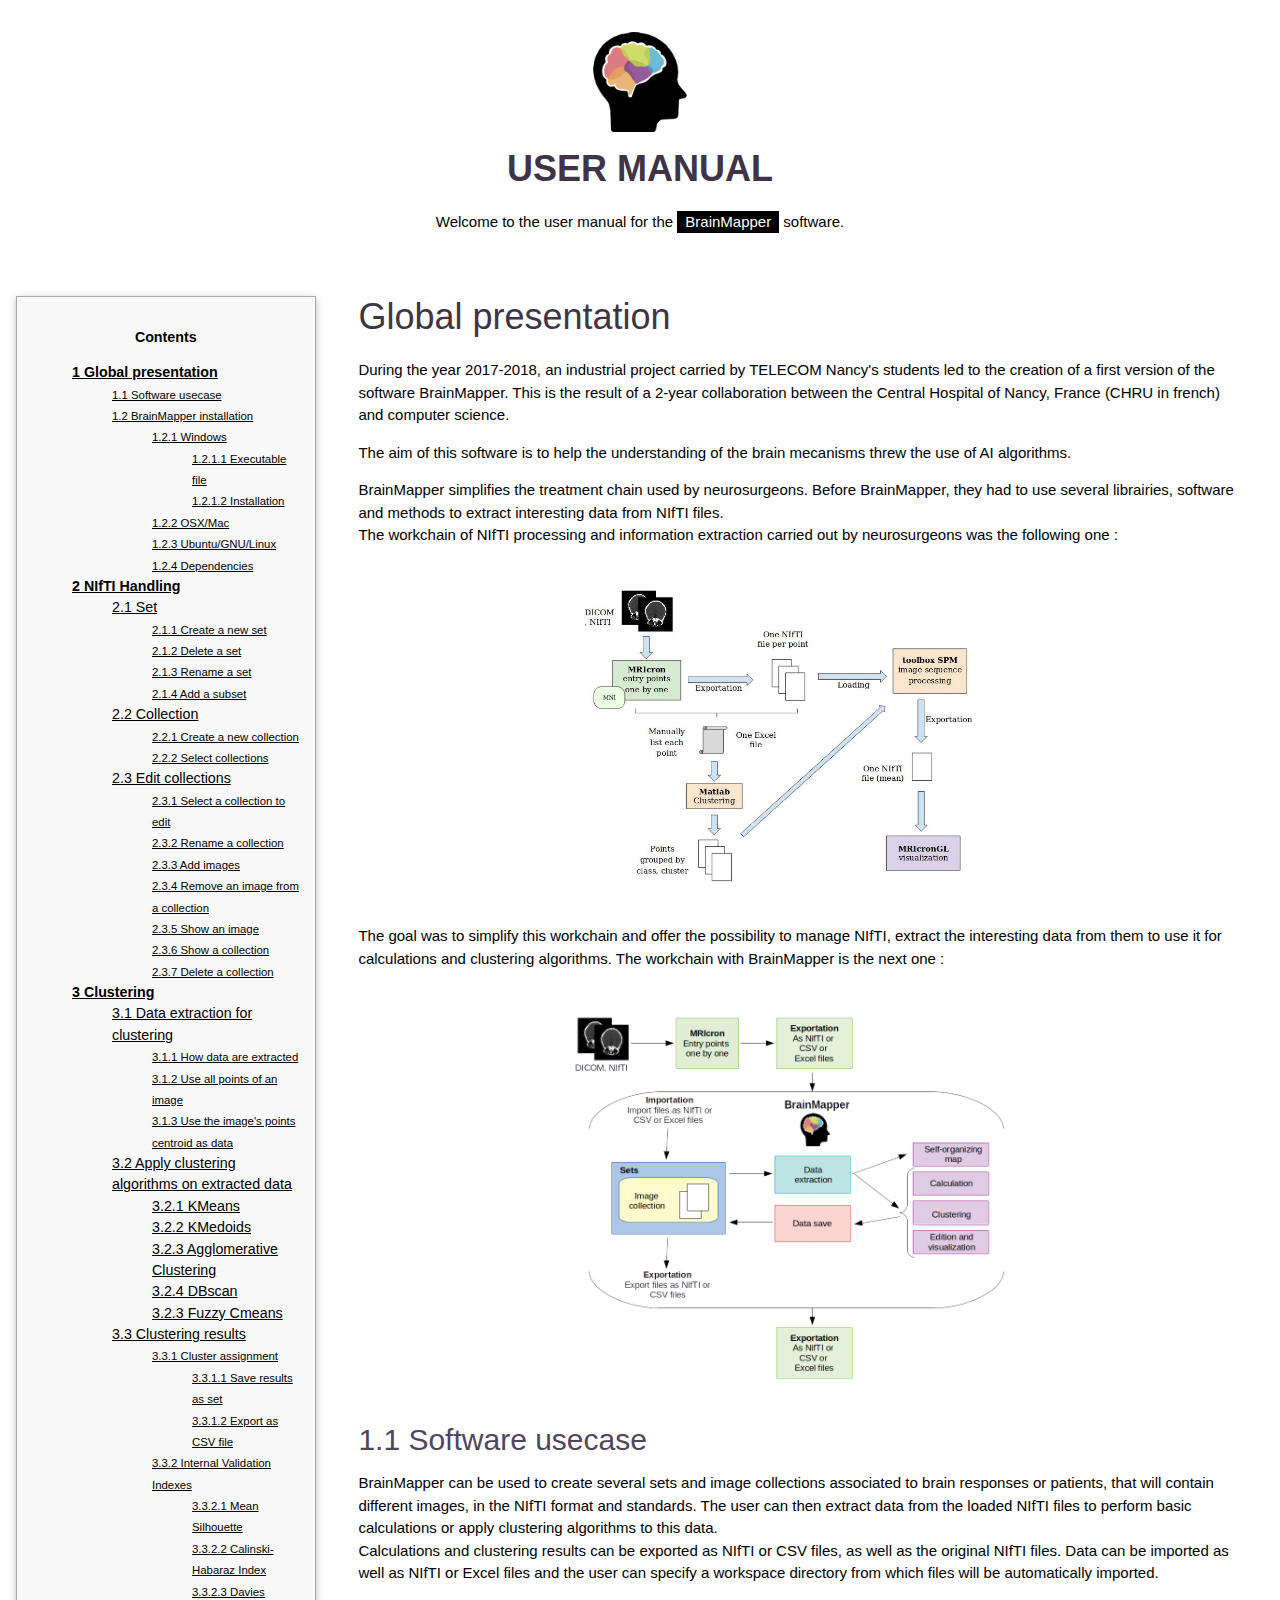
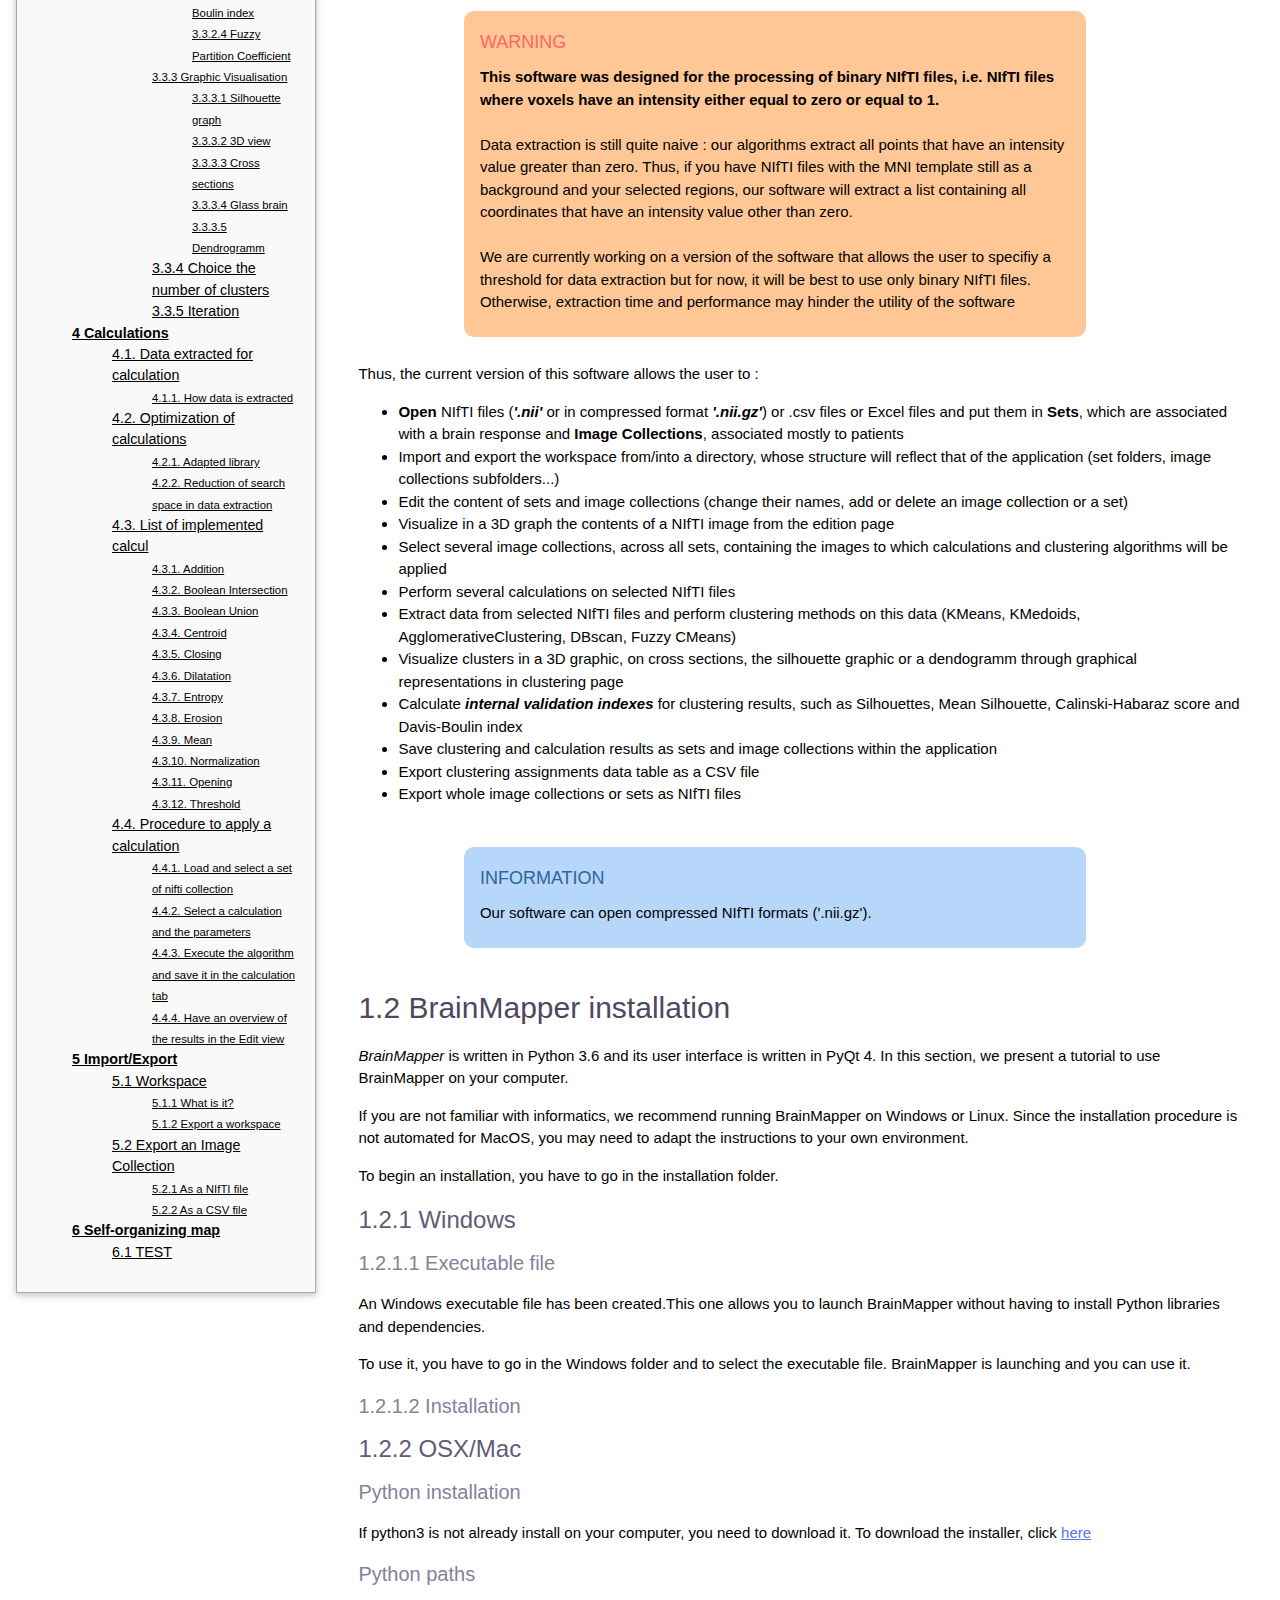
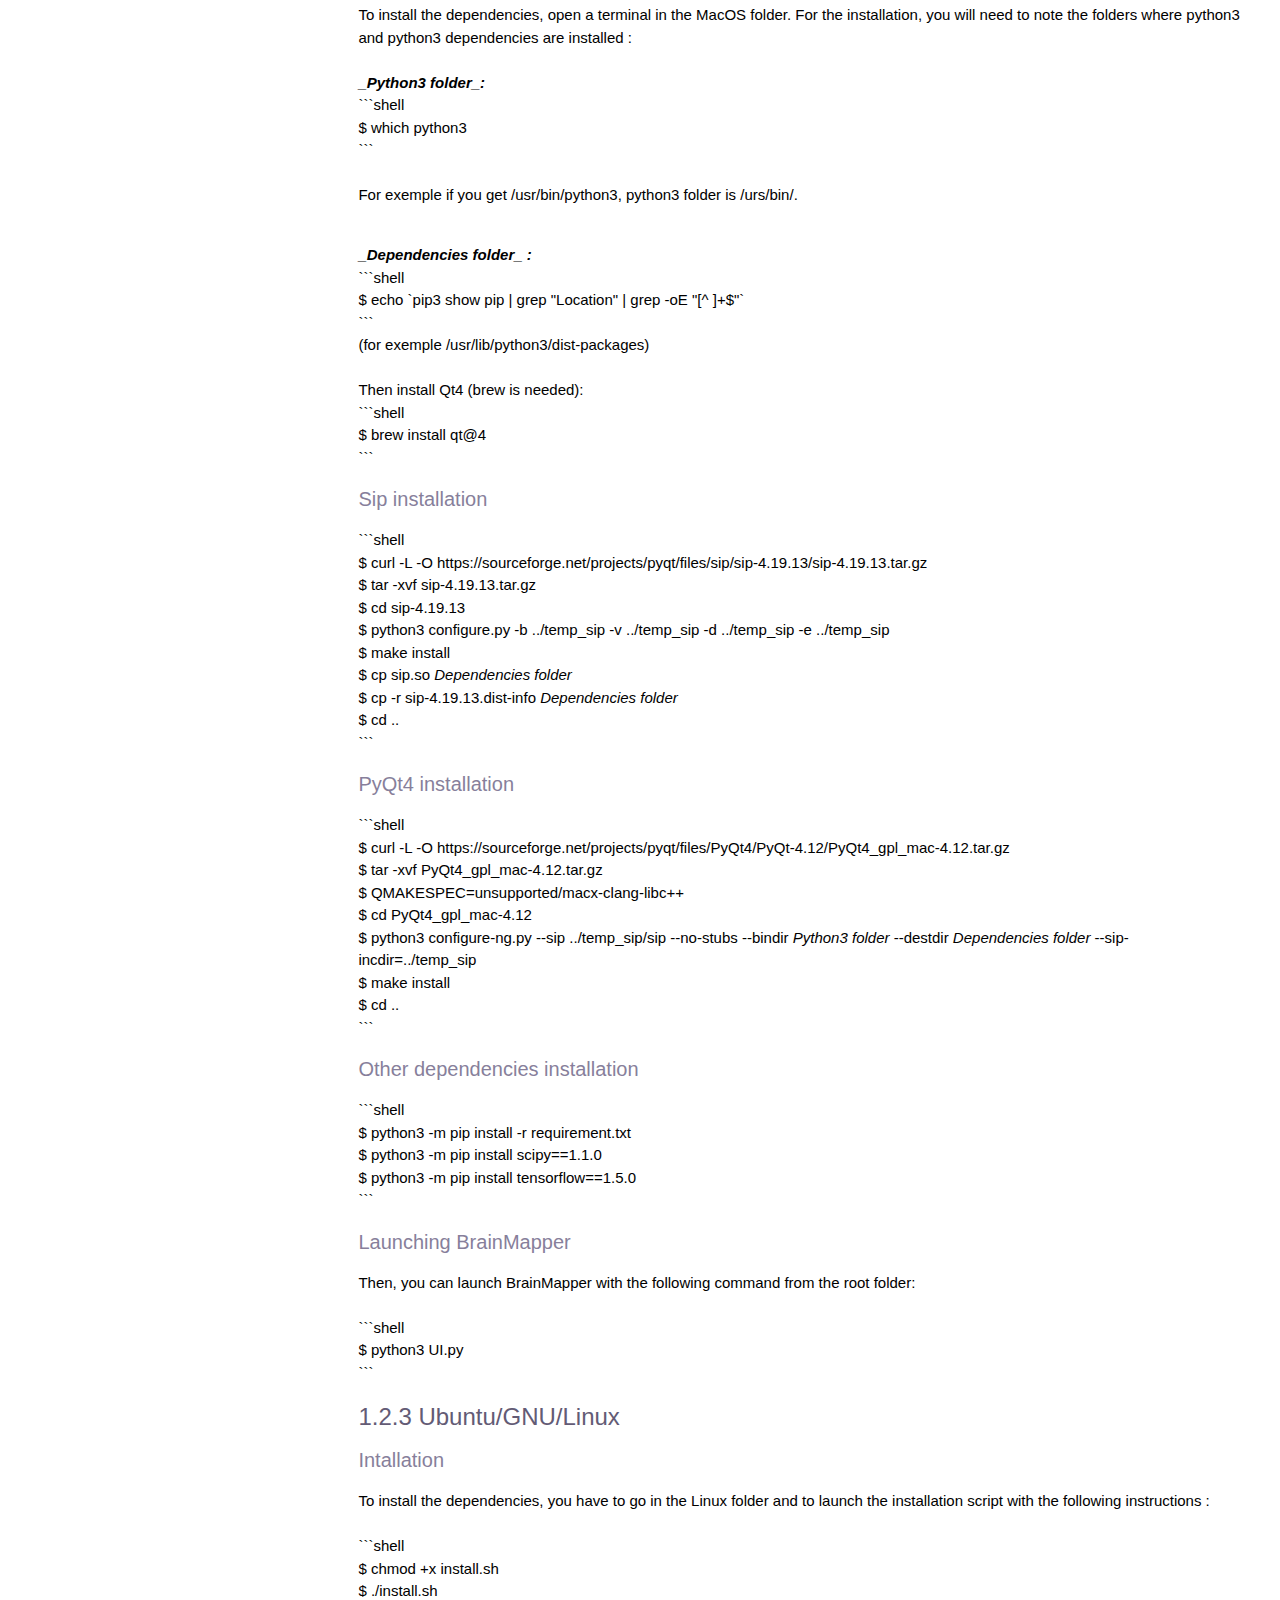
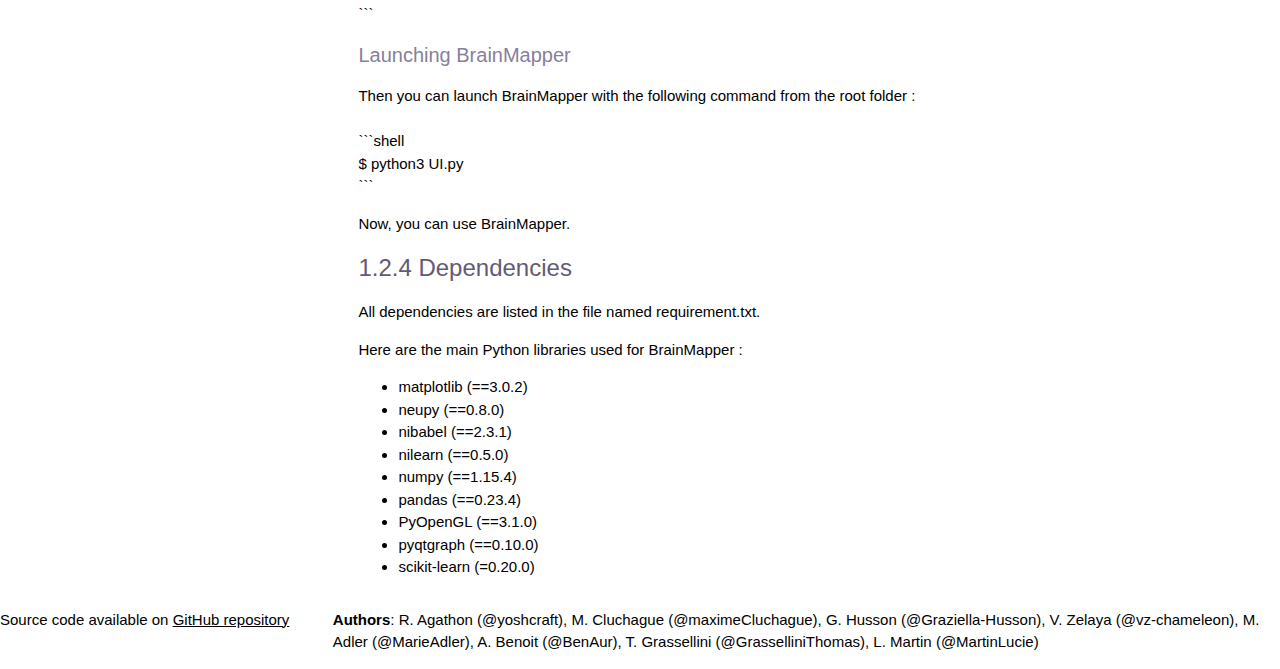
==== commit fcf063a7: "Documentation" ====
--- a/docs/index.html
+++ b/docs/index.html
@@ -31,6 +31,10 @@
            <li><small><a href="index.html#installation">1.2 BrainMapper installation</a></small></li>
               <ul>
                 <li><small><a href="index.html#windows">1.2.1 Windows</a></small></li>
+                  <ul>
+                      <li><small><a href="index.html#executable">1.2.1.1 Executable file</a></small></li>
+                      <li><small><a href="index.html#install_windows">1.2.1.2 Installation</a></small></li>
+                  </ul>
                 <li><small><a href="index.html#mac">1.2.2 OSX/Mac</a></small></li>
                 <li><small><a href="index.html#ubuntu">1.2.3 Ubuntu/GNU/Linux</a></small></li>
                 <li><small><a href="index.html#dependancies">1.2.4 Dependencies</a></small></li>
@@ -187,29 +191,42 @@
     <div id="Global_presentation">
       <h1> Global presentation </h1>
 
-<!--
-      BrainMapper is the product of a 2-year collaboration between the Central Hospital of Nancy, France (CHRU in french) and Computer Science and Engineering students at TELECOM Nancy<br/><br/>
-
-      The aim of this project was to simplify the treatment chain of neurosurgeon Dr. Fabien Rech, who had to use several librairies, software and methods to extract interesting data from NIfTI files.<br/>
-      The workchain of NIfTI processing and information extraction carried out by Dr. Rech for his thesis work was the following one :
+      <p>
+        During the year 2017-2018, an industrial project carried by TELECOM Nancy's students led to the creation of a first version of the software BrainMapper.
+        This is the result of a 2-year collaboration between the Central Hospital of Nancy, France (CHRU in french) and computer science.
+      </p>
+
+      <p>
+        The aim of this software is to help the understanding of the brain mecanisms threw the use of AI algorithms.
+      </p>
+
+      <p>
+        BrainMapper simplifies the treatment chain used by neurosurgeons.
+        Before BrainMapper, they had to use several librairies, software and methods to extract interesting data from NIfTI files.
+        <br>
+        The workchain of NIfTI processing and information extraction carried out by neurosurgeons was the following one :
+      </p>
+
       <div style="padding-left: 24%; padding-top:3%; padding-bottom:3%">
-       <img src="imgs/index/chaine.jpg" style="width:60%">
+        <img src="imgs/index/chaine.jpg" style="width:60%">
      </div>
+
+     <p>
+       The goal was to simplify this workchain and offer the possibility to manage NIfTI, extract the interesting data from them to use it for calculations and clustering algorithms.
+       The workchain with BrainMapper is the next one :
+     </p>
 
      <div style="padding-left: 24%; padding-top:3%; padding-bottom:3%">
        <img src="imgs/index/schema.png" style="width:65%">
      </div>
 
-      Our aim was to simplify this workchain and offer the possibility to manage NIfTI, extract the interesting data from them to use it for calculations and clustering algorithms
-      <br/><br/>
-
-    -->
       <h2 id="usecase">1.1 Software usecase</h2>
-<!--
-      This software is written in Python. Its user interface is written in PyQt 4.<br>
-      It can be used to create several sets and image collections associated with brain responses or patients, that will contain different images, in the NIfTI format and standards.
+
+      BrainMapper can be used to create several sets and image collections associated to brain responses or patients, that will contain different images,
+      in the NIfTI format and standards.
       The user can then extract data from the loaded NIfTI files to perform basic calculations or apply clustering algorithms to this data.<br>
-      Calculations and clustering results can be exported as NIfTI or CSV files, as well as the original NIfTI files. Data can be imported as well as NIfTI or Excel files and the user can specify
+      Calculations and clustering results can be exported as NIfTI or CSV files, as well as the original NIfTI files.
+      Data can be imported as well as NIfTI or Excel files and the user can specify
        a workspace directory from which files will be automatically imported.
        <div style="padding-left: 12%; padding-top:3%; padding-bottom:3%">
          <div class="alert alert-info" role="alert">
@@ -248,12 +265,11 @@
           Our software can open compressed NIfTI formats ('.nii.gz').
        </div>
       </div>
--->
 
       <h2 id="installation">1.2 BrainMapper installation</h2>
 
       <p>
-        <em>BrainMapper</em> is written in <b>Python 3.6</b>. In this section, we present a tutorial to use BrainMapper on your computer.
+        <em>BrainMapper</em> is written in Python 3.6 and its user interface is written in PyQt 4. In this section, we present a tutorial to use BrainMapper on your computer.
       </p>
 
       <p>If you are not familiar with informatics, we recommend running BrainMapper on Windows or Linux.
@@ -262,7 +278,20 @@
 
       <p>To begin an installation, you have to go in the installation folder.</p>
 
-      <h3 id="windows">1.1.1 Windows </h3>
+      <h3 id="windows">1.2.1 Windows </h3>
+
+      <h4 id="executable">1.2.1.1 Executable file</h4>
+
+      <p>
+        An Windows executable file has been created.This one allows you to launch BrainMapper without having to install Python libraries and dependencies.
+      </p>
+
+      <p>To use it, you have to go in the Windows folder and to select the executable file. BrainMapper is launching and you can use it.</p>
+
+
+      <h4 id="install_windows">1.2.1.2 Installation </h4>
+
+      <!-- TODO:  -->
       <!--      <ul>
          <li>Install Miniconda package manager for <b>Windows and Python 2.7</b>: <a href=https://conda.io/miniconda.html>Download the installer here</a>. </li>
             When installing, tick the option <b><em>"Add Anaconda to my PATH variable".</em></b>
@@ -300,27 +329,124 @@
 
         <h3 id="mac">1.2.2 OSX/Mac</h3>
 
+        <h4>Python installation</h4>
+
         <p>
           If python3 is not already install on your computer, you need to download it.
           To download the installer, click
           <a href="https://www.python.org/ftp/python/3.7.2/python-3.7.2-macosx10.6.pkg" target="_blank" style="color : #5577ee">here</a>
         </p>
 
+        <h4>Python paths</h4>
+
         <p>
           To install the dependencies, open a terminal in the MacOS folder.
           For the installation, you will need to note the folders where python3 and python3 dependencies are installed :
           <br><br>
-          <b><i>Python3 folder :</i></b>
+          <b><i>_Python3 folder_:</i></b>
           <br>
           ```shell
           <br>
           $ which python3
           <br>
           ```
-
+          <br><br>
+          For exemple if you get /usr/bin/python3, python3 folder is /urs/bin/.
+          <br><br>
+        </p>
+
+        <p>
+          <b><i>_Dependencies folder_ :</i></b>
+          <br>
+          ```shell
+          <br>
+          $ echo `pip3 show pip | grep "Location" | grep -oE "[^ ]+$"`
+          <br>
+          ```
+          <br>
+          (for exemple /usr/lib/python3/dist-packages)
+          <br><br>
+          Then install Qt4 (brew is needed):
+          <br>
+          ```shell
+          <br>
+          $ brew install qt@4
+          <br>
+          ```
+        </p>
+
+          <h4>Sip installation</h4>
+          <p>
+          ```shell
+          <br>
+          $ curl -L -O https://sourceforge.net/projects/pyqt/files/sip/sip-4.19.13/sip-4.19.13.tar.gz
+          <br>
+          $ tar -xvf sip-4.19.13.tar.gz
+          <br>
+          $ cd sip-4.19.13
+          <br>
+          $ python3 configure.py -b ../temp_sip -v ../temp_sip -d ../temp_sip -e ../temp_sip
+          <br>
+          $ make install
+          <br>
+          $ cp sip.so <i>Dependencies folder</i>
+          <br>
+          $ cp -r sip-4.19.13.dist-info <i>Dependencies folder</i>
+          <br>
+          $ cd ..
+          <br>
+          ```
+        </p>
+
+          <h4>PyQt4 installation</h4>
+          <p>
+          ```shell
+          <br>
+          $ curl -L -O https://sourceforge.net/projects/pyqt/files/PyQt4/PyQt-4.12/PyQt4_gpl_mac-4.12.tar.gz
+          <br>
+          $ tar -xvf PyQt4_gpl_mac-4.12.tar.gz
+          <br>
+          $ QMAKESPEC=unsupported/macx-clang-libc++
+          <br>
+          $ cd PyQt4_gpl_mac-4.12
+          <br>
+          $ python3 configure-ng.py --sip ../temp_sip/sip --no-stubs --bindir <i>Python3 folder</i>  --destdir <i>Dependencies folder</i> --sip-incdir=../temp_sip
+          <br>
+          $ make install
+          <br>
+          $ cd ..
+          <br>
+          ```
+          </p>
+
+          <h4>Other dependencies installation</h4>
+          <p>
+          ```shell
+          <br>
+          $ python3 -m pip install -r requirement.txt
+          <br>
+          $ python3 -m pip install scipy==1.1.0
+          <br>
+          $ python3 -m pip install tensorflow==1.5.0
+          <br>
+          ```
+        </p>
+
+        <h4>Launching BrainMapper</h4>
+
+        <p>
+          Then, you can launch BrainMapper with the following command from the root folder:
+          <br><br>
+          ```shell
+          <br>
+          $ python3 UI.py
+          <br>
+          ```
         </p>
 
         <h3 id="ubuntu">1.2.3 Ubuntu/GNU/Linux</h3>
+
+        <h4>Intallation</h4>
 
         <p>
           To install the dependencies, you have to go in the Linux folder and to launch the installation script with the following instructions :
@@ -334,6 +460,8 @@
           ```
         </p>
 
+        <h4>Launching BrainMapper</h4>
+
         <p>
           Then you can launch BrainMapper with the following command from the root folder :
           <br><br>
@@ -344,33 +472,7 @@
           ```
         </p>
 
-        Now, you can use BrainMapper.
-  <!--
-          <ul>
-          <li>Open a terminal and install all dependencies with the following commands :</li>
-          <div style="padding-left: 1%; padding-top:1%; padding-bottom:1%">
-            <div class="command">
-              sudo apt-get install python-qt4<br>
-              sudo python2 -m pip install nibabel<br>
-              sudo python2 -m pip install -U numpy<br>
-              sudo python2 -m pip install -U scikit-learn<br>
-              sudo python2 -m pip install pyqtgraph<br>
-              sudo python2 -m pip install pyopengl<br>
-            </div>
-          </div>
-          <li>Clone the repository or download a .zip file from this project's <a href="https://github.com/Brain-Mapper/brainMapper" target="_blank">GitHub repository</a>
-            and unzip it in a folder of your choice.</li>
-          <li>Create a <em>.sh</em> file next to the extracted folder that contains the following commands : </li>
-          <div style="padding-left: 1%; padding-top:1%; padding-bottom:1%">
-            <div class="command">
-              cd brainMapper-master/UI<br>
-              python brainMapper_UI.py<br>
-            </div>
-          </div>
-          <br>
-          <li>Create a shorcut to this <em>.sh</em> file and place it where you want to : this file will be the application's "launcher"</em></li>
-        </ul>
--->
+        <p>Now, you can use BrainMapper.</p>
 
       <h3 id="dependancies">1.2.4 Dependencies </h3>
 
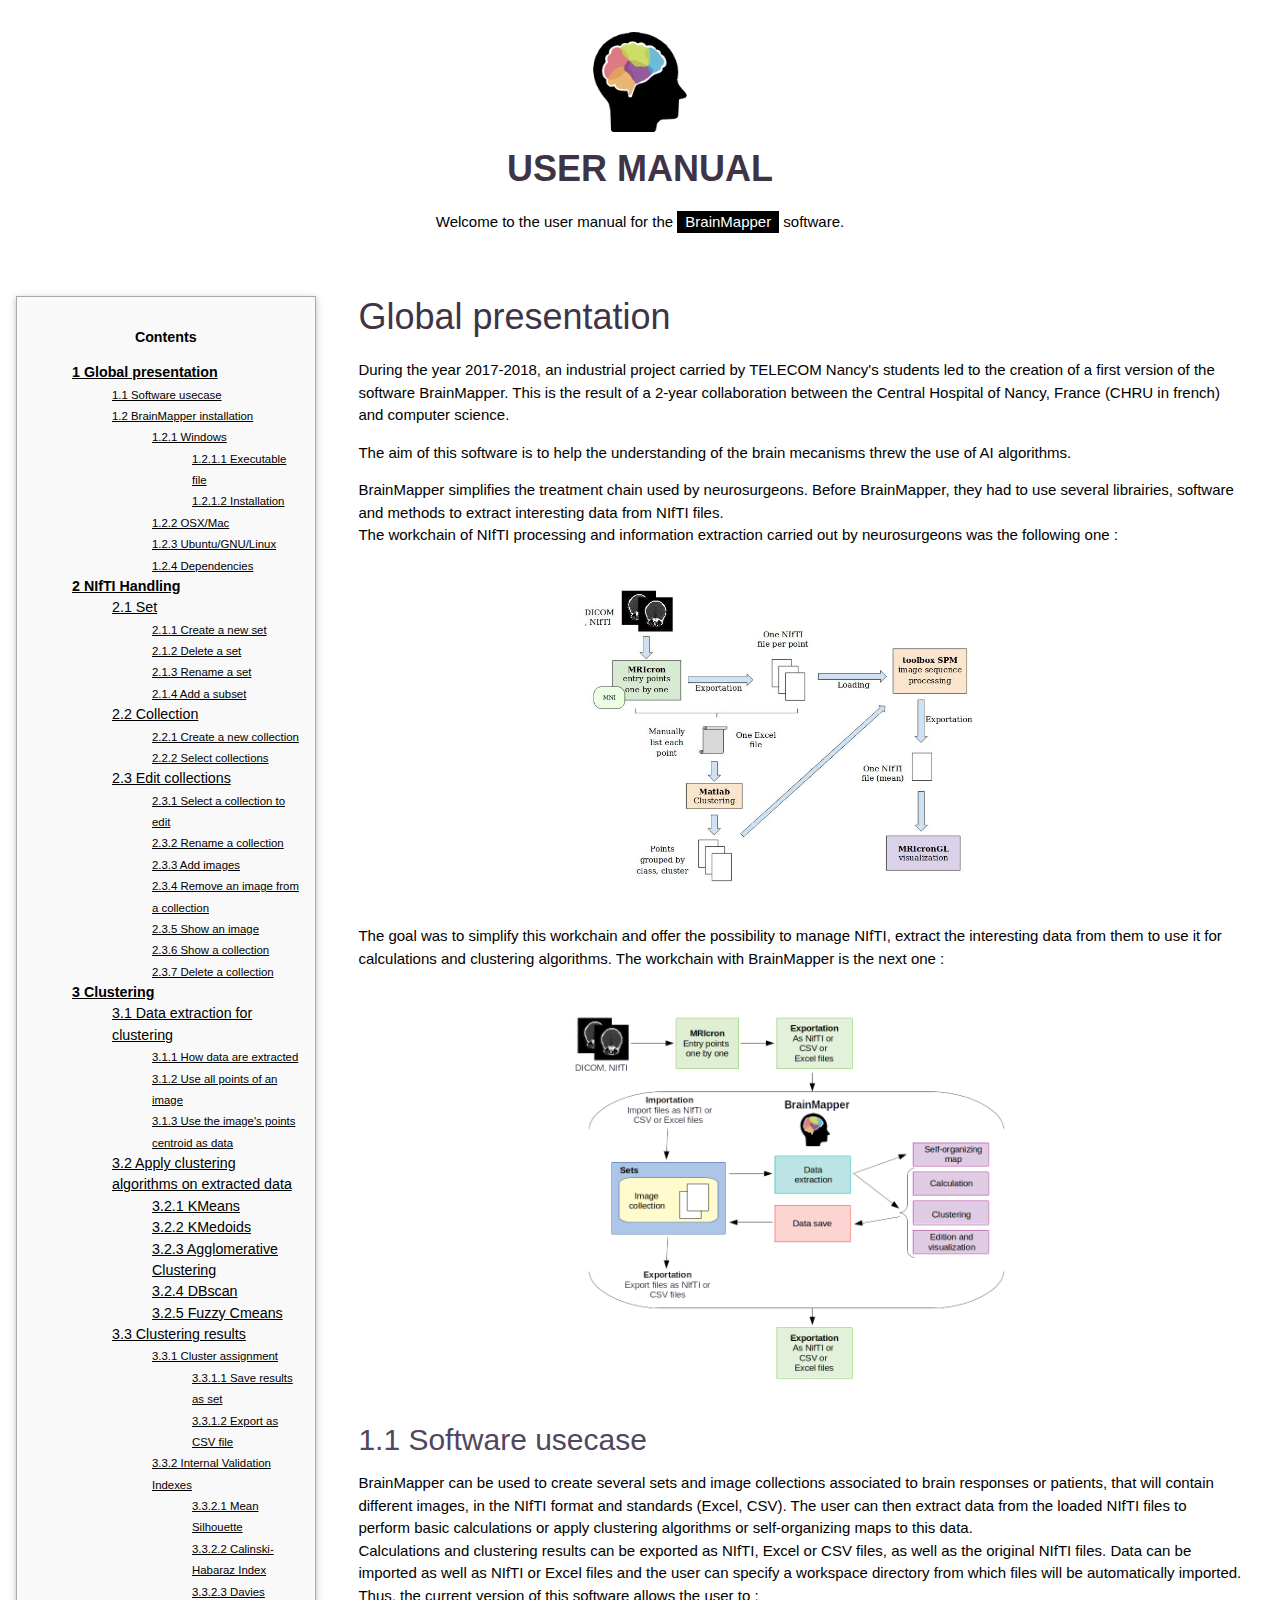
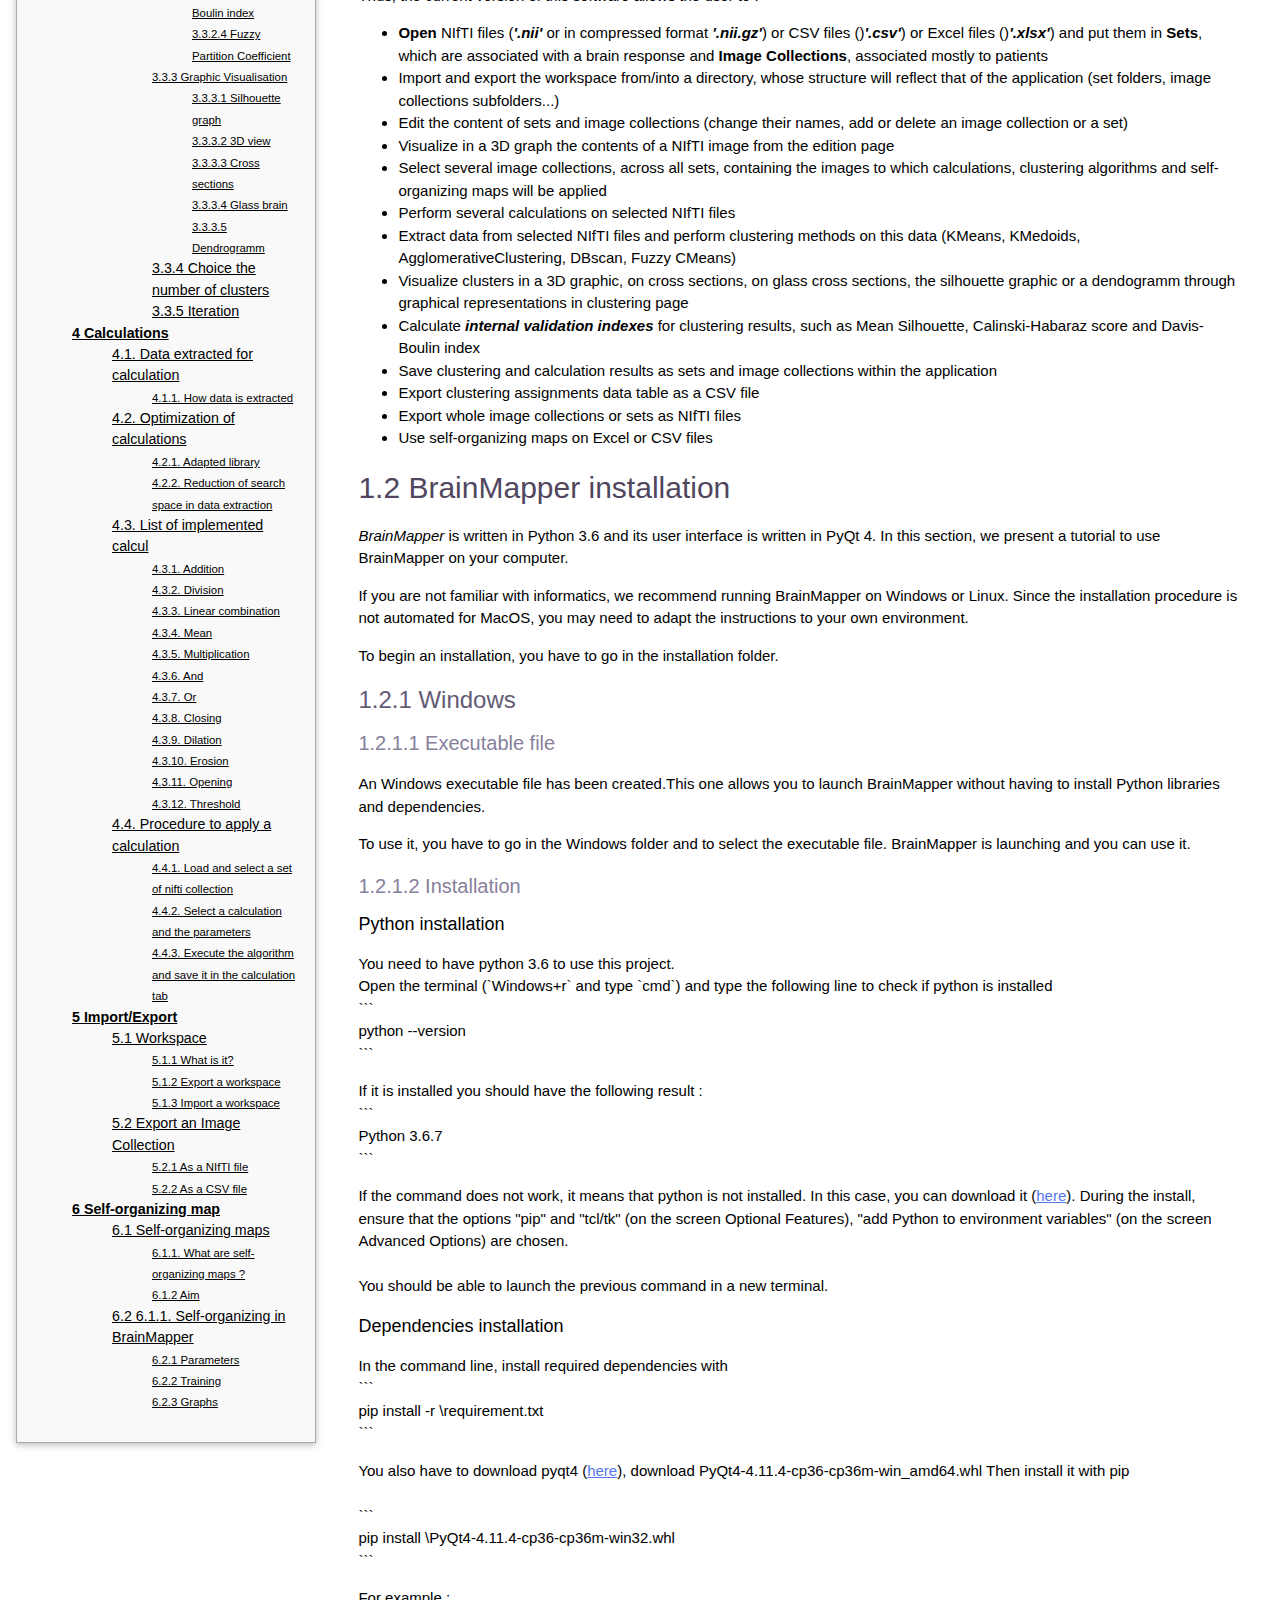
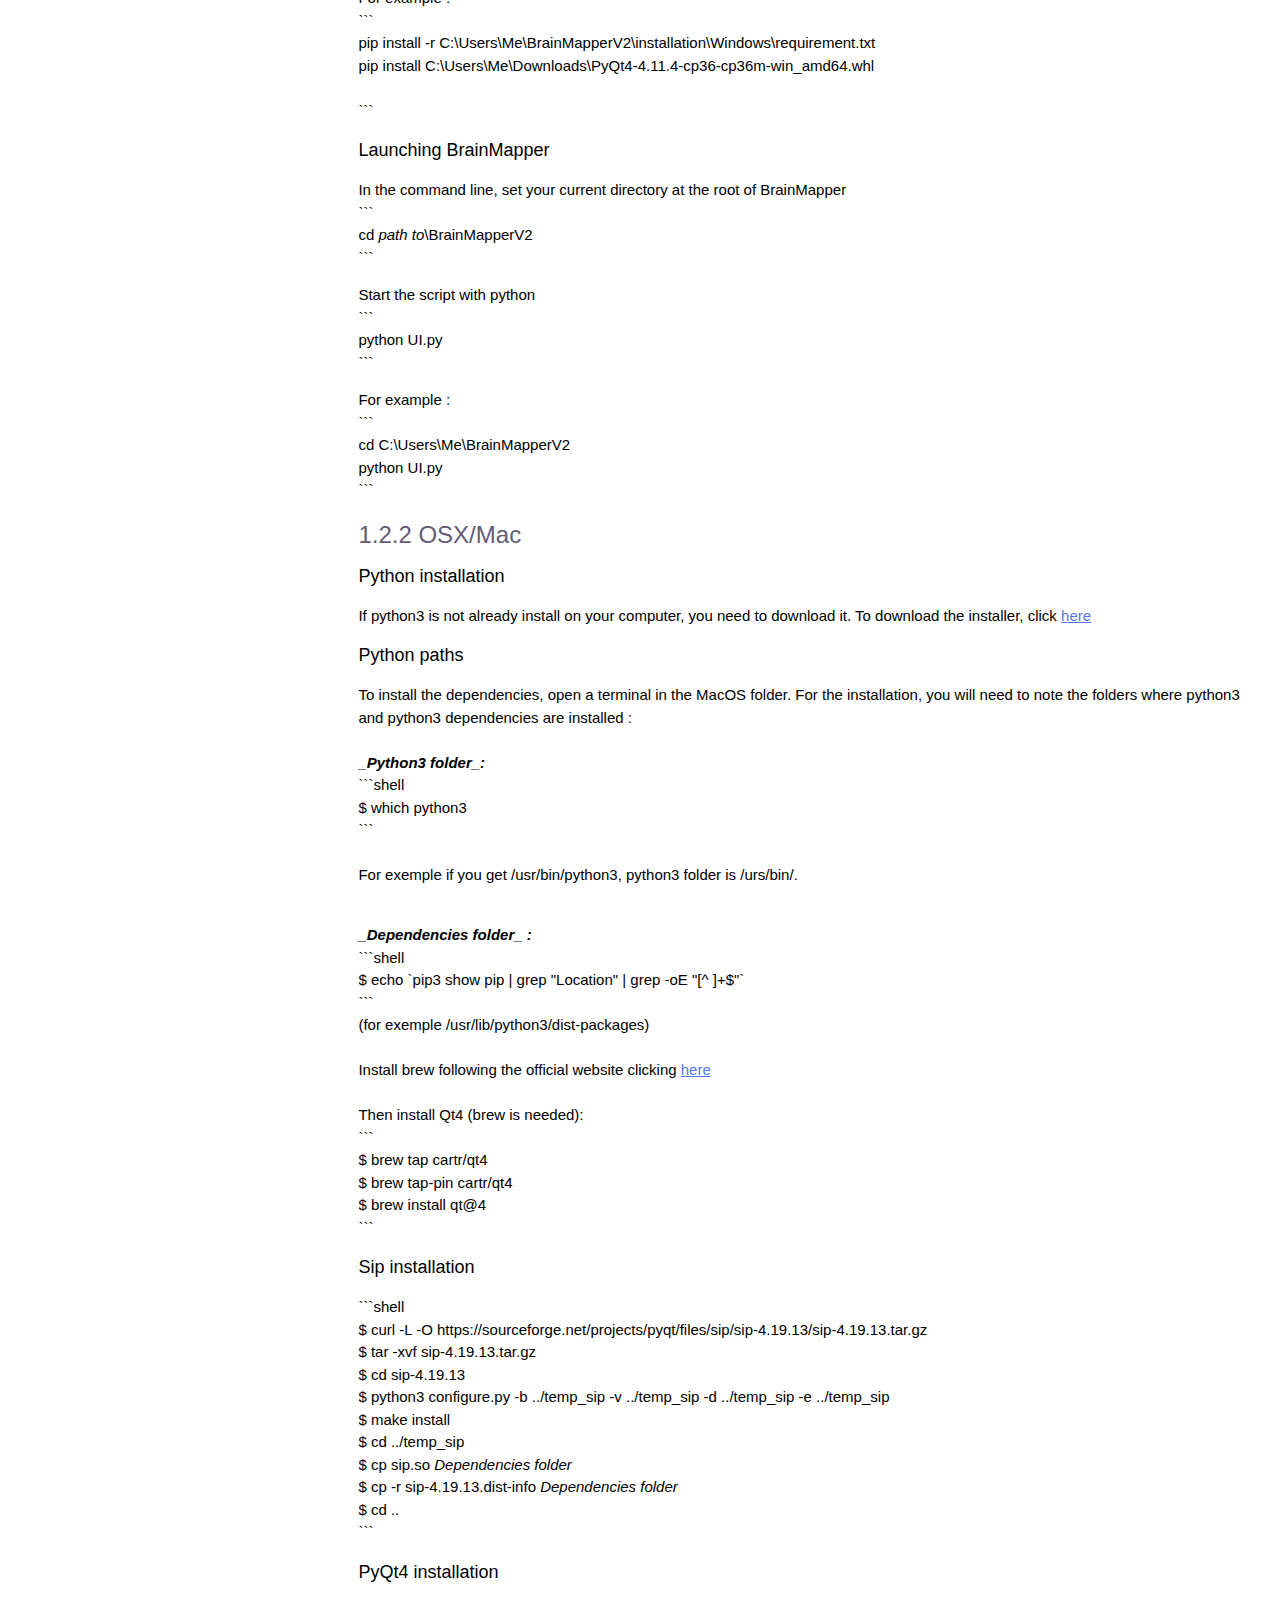
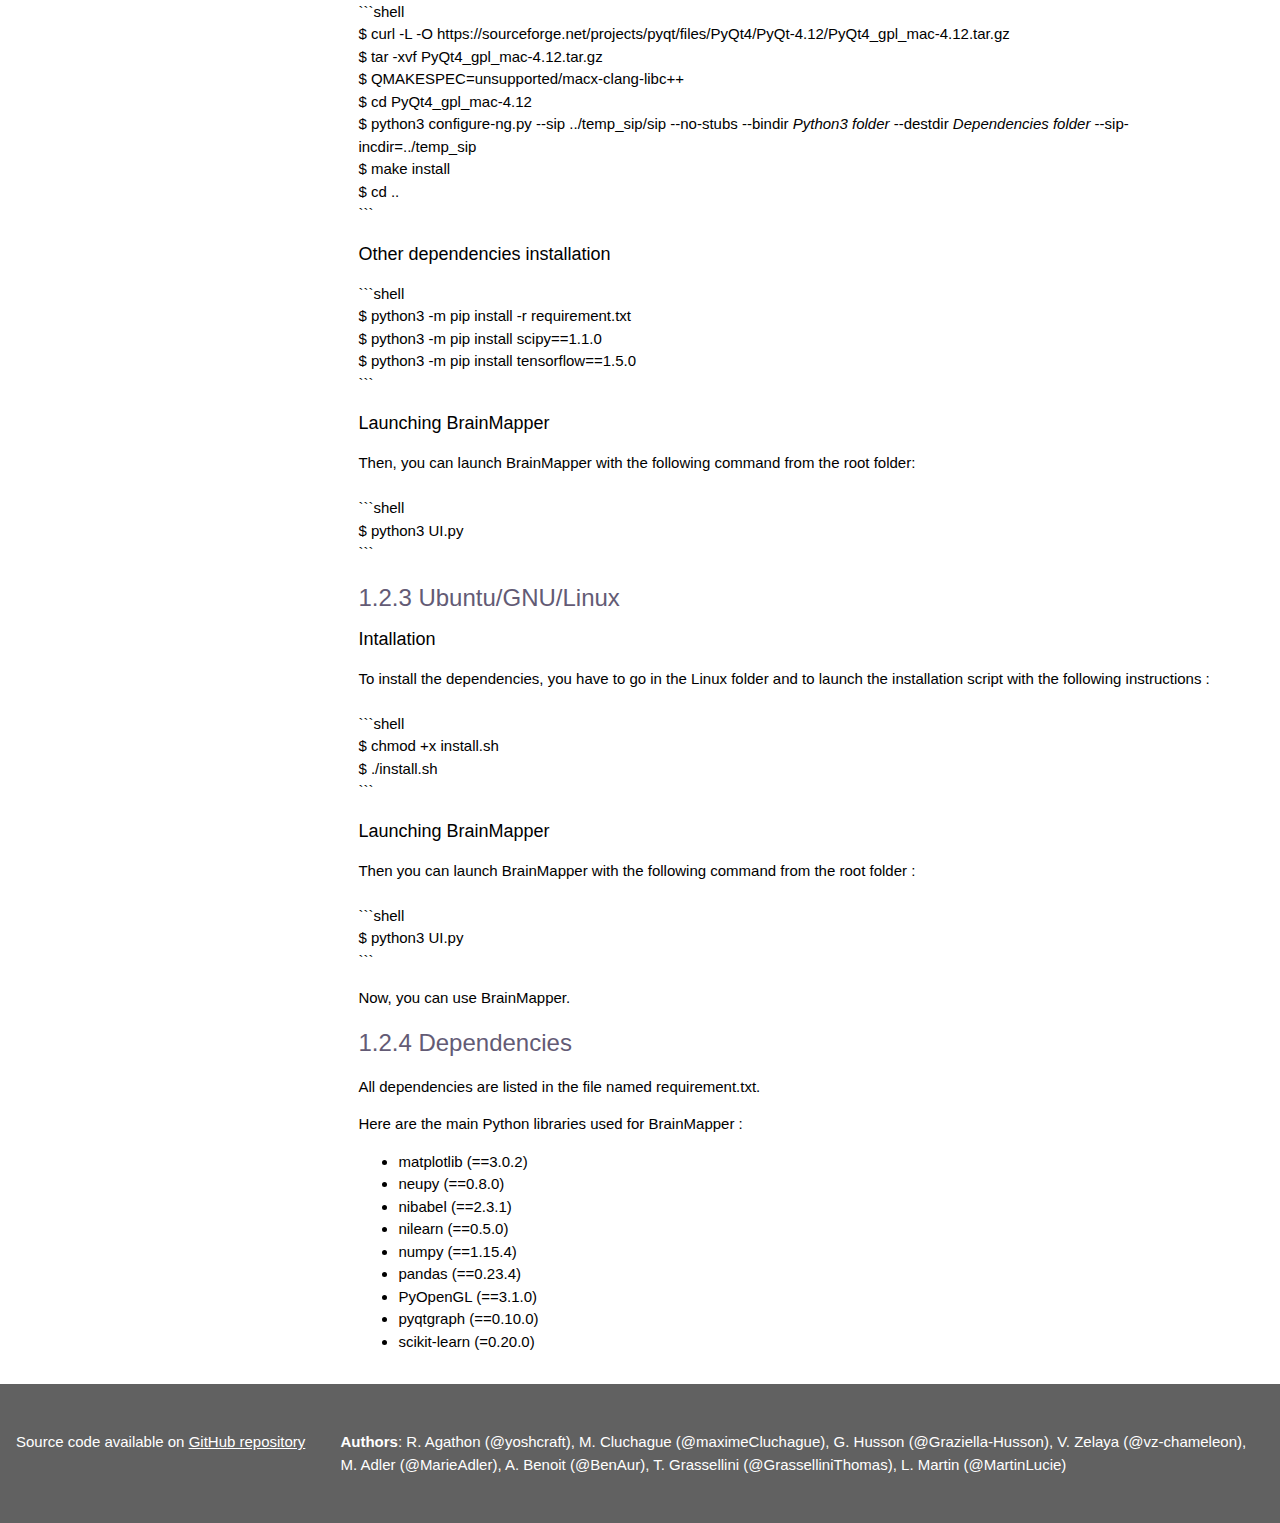
==== commit dbd3ef0c: "Merge branch 'master' of https://github.com/TELECOMNancy/BrainMapperV2" ====
--- a/docs/index.html
+++ b/docs/index.html
@@ -83,7 +83,7 @@
                    <li><a href="clustering.html#kmedoids">3.2.2 KMedoids</a></li>
                    <li><a href="clustering.html#agglo">3.2.3 Agglomerative Clustering</a></li>
                    <li><a href="clustering.html#dbscan">3.2.4 DBscan</a></li>
-                   <li><a href="clustering.html#fuzzyCmeans">3.2.3 Fuzzy Cmeans</a></li>
+                   <li><a href="clustering.html#fuzzyCmeans">3.2.5 Fuzzy Cmeans</a></li>
                  </ul>
 
                <li><a href="clustering.html#clust_results"> 3.3 Clustering results</a></li>
@@ -138,15 +138,15 @@
               	<li><a href="calculations.html#43">4.3. List of implemented calcul</a></li>
 		              <ul>
               		<li><a href="calculations.html#431"><small>4.3.1. Addition</small></a></li>
-			            <li><a href="calculations.html#432"><small>4.3.2. Boolean Intersection</small></a></li>
-              		<li><a href="calculations.html#433"><small>4.3.3. Boolean Union</small></a></li>
-            			<li><a href="calculations.html#434"><small>4.3.4. Centroid</small></a></li>
-            			<li><a href="calculations.html#435"><small>4.3.5. Closing</small></a></li>
-            			<li><a href="calculations.html#436"><small>4.3.6. Dilatation</small></a></li>
-            			<li><a href="calculations.html#437"><small>4.3.7. Entropy</small></a></li>
-            			<li><a href="calculations.html#438"><small>4.3.8. Erosion</small></a></li>
-            			<li><a href="calculations.html#439"><small>4.3.9. Mean</small></a></li>
-            			<li><a href="calculations.html#4310"><small>4.3.10. Normalization</small></a></li>
+			            <li><a href="calculations.html#432"><small>4.3.2. Division</small></a></li>
+              		<li><a href="calculations.html#433"><small>4.3.3. Linear combination</small></a></li>
+            			<li><a href="calculations.html#434"><small>4.3.4. Mean</small></a></li>
+            			<li><a href="calculations.html#435"><small>4.3.5. Multiplication</small></a></li>
+            			<li><a href="calculations.html#436"><small>4.3.6. And</small></a></li>
+            			<li><a href="calculations.html#437"><small>4.3.7. Or</small></a></li>
+            			<li><a href="calculations.html#438"><small>4.3.8. Closing</small></a></li>
+            			<li><a href="calculations.html#439"><small>4.3.9. Dilation</small></a></li>
+            			<li><a href="calculations.html#4310"><small>4.3.10. Erosion</small></a></li>
             			<li><a href="calculations.html#4311"><small>4.3.11. Opening</small></a></li>
             			<li><a href="calculations.html#4312"><small>4.3.12. Threshold</small></a></li>
               	  </ul>
@@ -156,8 +156,7 @@
             			<li><a href="calculations.html#441"><small>4.4.1. Load and select a set of nifti collection</small></a></li>
             			<li><a href="calculations.html#442"><small>4.4.2. Select a calculation and the parameters</small></a></li>
               		<li><a href="calculations.html#443"><small>4.4.3. Execute the algorithm and save it in the calculation tab</small></a></li>
-                	<li><a href="calculations.html#444"><small>4.4.4. Have an overview of the results in the Edit view</small></a></li>
-                  </ul>
+                </ul>
 
                   </ul>
 
@@ -168,6 +167,7 @@
         			 <ul>
       				 <li><a href="import_export.html#what"><small>5.1.1 What is it?</small></a></li>
       				 <li><a href="import_export.html#export_workspace"><small>5.1.2 Export a workspace</small></a></li>
+      				 <li><a href="import_export.html#import_workspace"><small>5.1.3 Import a workspace</small></a></li>
                 </ul>
 
              <li><a href="import_export.html#export">5.2 Export an Image Collection</a></li>
@@ -180,8 +180,20 @@
            <li><a href="som.html"><strong>6 Self-organizing map</strong></a></li>
 
             <ul>
-             <li><a href="som.html#61">6.1 TEST</a></li>
-            </ul>
+             <li><a href="som.html#61">6.1 Self-organizing maps</a></li>
+
+        			 <ul>
+      				 <li><a href="som.html#611"><small>6.1.1. What are self-organizing maps ?</small></a></li>
+      				 <li><a href="som.html#612"><small>6.1.2 Aim</small></a></li>
+                </ul>
+
+             <li><a href="som.html#62">6.2 6.1.1. Self-organizing in BrainMapper</a></li>
+        			 <ul>
+      				 <li><a href="som.html#621"><small>6.2.1 Parameters</small></a></li>
+      				 <li><a href="som.html#622"><small>6.2.2 Training</small></a></li>
+      				 <li><a href="som.html#623"><small>6.2.3 Graphs</small></a></li>
+              </ul>
+           </ul>
 
         	</ul>
     	</div>
@@ -223,48 +235,31 @@
       <h2 id="usecase">1.1 Software usecase</h2>
 
       BrainMapper can be used to create several sets and image collections associated to brain responses or patients, that will contain different images,
-      in the NIfTI format and standards.
-      The user can then extract data from the loaded NIfTI files to perform basic calculations or apply clustering algorithms to this data.<br>
-      Calculations and clustering results can be exported as NIfTI or CSV files, as well as the original NIfTI files.
+      in the NIfTI format and standards (Excel, CSV).
+      The user can then extract data from the loaded NIfTI files to perform basic calculations or apply clustering algorithms or self-organizing maps to this data.<br>
+      Calculations and clustering results can be exported as NIfTI, Excel or CSV files, as well as the original NIfTI files.
       Data can be imported as well as NIfTI or Excel files and the user can specify
        a workspace directory from which files will be automatically imported.
-       <div style="padding-left: 12%; padding-top:3%; padding-bottom:3%">
-         <div class="alert alert-info" role="alert">
-         <h5 style="color:#f66;">WARNING</h5>
-         <b>This software was designed for the processing of binary NIfTI files, i.e. NIfTI files where voxels have an intensity either equal to zero or equal to 1.</b>
-         <br><br>
-         Data extraction is still quite naive : our algorithms extract all points that have an intensity value greater than zero. Thus, if you have NIfTI files with the MNI template
-         still as a background and your selected regions, our software will extract a list containing all coordinates that have an intensity value other than zero.<br><br>
-
-         We are currently working on a version of the software that allows the user to specifiy a threshold for data extraction but for now, it will be best to use only binary NIfTI files.
-         Otherwise, extraction time and performance may hinder the utility of the software
-       </div>
-      </div>
+
 
       Thus, the current version of this software allows the user to : <br>
       <ul>
-        <li><b>Open</b> NIfTI files (<em><b>'.nii'</b></em> or in compressed format <em><b>'.nii.gz'</b></em>) or .csv files or Excel files and put them in
-          <b>Sets</b>, which are associated with a brain response and <b>Image Collections</b>, associated mostly to patients </li>
+        <li><b>Open</b> NIfTI files (<em><b>'.nii'</b></em> or in compressed format <em><b>'.nii.gz'</b></em>) or CSV files ()<em><b>'.csv'</b></em>) or Excel files
+          ()<em><b>'.xlsx'</b></em>) and put them in <b>Sets</b>, which are associated with a brain response and <b>Image Collections</b>, associated mostly to patients </li>
         <li>Import and export the workspace from/into a directory, whose structure will reflect that of the application (set folders, image collections subfolders...) </li>
         <li>Edit the content of sets and image collections (change their names, add or delete an image collection or a set)</li>
         <li>Visualize in a 3D graph the contents of a NIfTI image from the edition page </li>
-        <li>Select several image collections, across all sets, containing the images to which calculations and clustering algorithms will be applied </li>
+        <li>Select several image collections, across all sets, containing the images to which calculations, clustering algorithms and self-organizing maps will be applied </li>
         <li>Perform several calculations on selected NIfTI files</li>
         <li>Extract data from selected NIfTI files and perform clustering methods on this data (KMeans, KMedoids, AgglomerativeClustering, DBscan, Fuzzy CMeans)</li>
-        <li>Visualize clusters in a 3D graphic, on cross sections, the silhouette graphic or a dendogramm through graphical representations in clustering page</li>
-        <li>Calculate <em><b>internal validation indexes</b></em> for clustering results, such as Silhouettes, Mean Silhouette, Calinski-Habaraz score and Davis-Boulin index</li>
+        <li>Visualize clusters in a 3D graphic, on cross sections, on glass cross sections, the silhouette graphic or a dendogramm through graphical representations in clustering page</li>
+        <li>Calculate <em><b>internal validation indexes</b></em> for clustering results, such as Mean Silhouette, Calinski-Habaraz score and Davis-Boulin index</li>
         <li>Save clustering and calculation results as sets and image collections within the application</li>
         <li>Export clustering assignments data table as a CSV file</li>
         <li>Export whole image collections or sets as NIfTI files</li>
+        <li>Use self-organizing maps on Excel or CSV files</li>
 
       </ul>
-
-      <div style="padding-left: 12%; padding-top:3%; padding-bottom:3%">
-         <div class="alert note-info" role="alert">
-         <h5 style="color:#306499;">INFORMATION</h5>
-          Our software can open compressed NIfTI formats ('.nii.gz').
-       </div>
-      </div>
 
       <h2 id="installation">1.2 BrainMapper installation</h2>
 
@@ -291,53 +286,101 @@
 
       <h4 id="install_windows">1.2.1.2 Installation </h4>
 
-      <!-- TODO:  -->
-      <!--      <ul>
-         <li>Install Miniconda package manager for <b>Windows and Python 2.7</b>: <a href=https://conda.io/miniconda.html>Download the installer here</a>. </li>
-            When installing, tick the option <b><em>"Add Anaconda to my PATH variable".</em></b>
-            <br><br>
-
-         <li> In a Powershell terminal, type the following commands :</li>
-           <div style="padding-left: 1%; padding-top:1%; padding-bottom:1%">
-             <div class="command">
-                conda install python=2.7<br>
-                activate root<br>
-                conda install -c anaconda pyqt=4.11.4<br>
-                conda install numpy<br>
-                conda install scikit-learn<br>
-                conda install pyqtgraph<br>
-                conda install pyopengl<br>
-                conda install -c conda-forge nibabel<br>
-              </div>
-            </div>
-            <br>
-          <li>Download the .zip project on the <a href="https://github.com/TELECOMNancy/brainMapper" target="_blank">GitHub repository</a>. </li>
-          Decompress it, and create a .bat file (be careful with file extensions on Windows, sometimes a .txt will be added and you cannot see it.). <br>
-          <br>
-          <li>In the .bat file put in the following commands </li>
-          <div style="padding-left: 1%; padding-top:1%; padding-bottom:1%">
-            <div class="command">
-                cd brainMapper-master/UI<br>
-                python UI.py<br>
-            </div>
-          </div>
-          This file has to be in the same folder than the decompressed .zip. <br>
-          Finally, create a .bat shortcut (right click, 'Create shorcut') and put it on your Desktop : when you click on it, <b><em>brainMapper</em></b> will launch .
-
-
-      -->
+      <h5>Python installation</h5>
+
+      <p>
+      You need to have python 3.6 to use this project.
+      <br>
+      Open the terminal (`Windows+r` and type `cmd`) and type the following line to
+      check if python is installed
+      <br>
+      ```<br>
+      python --version <br>
+      ```
+      </p>
+      <p>
+      If it is installed you should have the following result :
+      <br>
+      ```<br>
+      Python 3.6.7 <br>
+      ```<br>
+      </p>
+
+      <p>
+      If the command does not work, it means that python is not installed.
+      In this case, you can download it (<a href="https://www.python.org/downloads/release/python-367/" target="_blank" style="color : #5577ee">here</a>).
+      During the install, ensure that the options "pip" and "tcl/tk" (on the screen Optional Features),
+      "add Python to environment variables" (on the screen Advanced Options) are chosen.
+      <br><br>
+      You should be able to launch the previous command in a new terminal.
+      </p>
+
+
+      <h5>Dependencies installation</h5>
+
+      <p>
+      In the command line, install required dependencies with
+      <br>
+      ```
+      <br>
+      pip install -r <path to>\requirement.txt
+      <br>
+      ```
+      </p>
+
+      <p>
+      You also have to download pyqt4 (<a href="https://www.lfd.uci.edu/~gohlke/pythonlibs/#pyqt4" target="_blank" style="color : #5577ee">here</a>), download PyQt4-4.11.4-cp36-cp36m-win_amd64.whl
+      Then install it with pip <br>
+      <br>
+      ```<br>
+      pip install <path to>\PyQt4‑4.11.4‑cp36‑cp36m‑win32.whl <br>
+      ```<br>
+      </p>
+
+      <p>
+      For example : <br>
+      ```<br>
+      pip install -r C:\Users\Me\BrainMapperV2\installation\Windows\requirement.txt <br>
+      pip install C:\Users\Me\Downloads\PyQt4-4.11.4-cp36-cp36m-win_amd64.whl <br>
+      <br>
+      ```
+      </p>
+
+      <h5>Launching BrainMapper</h5>
+
+      <p>
+      In the command line, set your current directory at the root of BrainMapper <br>
+      ``` <br>
+      cd <i>path to</i>\BrainMapperV2 <br>
+      ```
+      </p>
+
+      <p>
+      Start the script with python <br>
+      ``` <br>
+      python UI.py <br>
+      ```
+      </p>
+
+      <p>
+      For example : <br>
+      ``` <br>
+      cd C:\Users\Me\BrainMapperV2 <br>
+      python UI.py <br>
+      ```
+      </p>
 
         <h3 id="mac">1.2.2 OSX/Mac</h3>
 
-        <h4>Python installation</h4>
+        <h5>Python installation</h5>
 
         <p>
           If python3 is not already install on your computer, you need to download it.
           To download the installer, click
-          <a href="https://www.python.org/ftp/python/3.7.2/python-3.7.2-macosx10.6.pkg" target="_blank" style="color : #5577ee">here</a>
-        </p>
-
-        <h4>Python paths</h4>
+          <a href="https://www.python.org/ftp/python/3.6.5/python-3.6.5-macosx10.9.pkg" target="_blank" style="color : #5577ee">here</a>
+        </p>
+
+        <h5>Python paths</h5>
 
         <p>
           To install the dependencies, open a terminal in the MacOS folder.
@@ -345,10 +388,8 @@
           <br><br>
           <b><i>_Python3 folder_:</i></b>
           <br>
-          ```shell
-          <br>
-          $ which python3
-          <br>
+          ```shell <br>
+          $ which python3 <br>
           ```
           <br><br>
           For exemple if you get /usr/bin/python3, python3 folder is /urs/bin/.
@@ -365,17 +406,21 @@
           ```
           <br>
           (for exemple /usr/lib/python3/dist-packages)
-          <br><br>
+          <br> <br>
+          Install brew following the official website clicking
+          <a href="https://brew.sh/" target="_blank" style="color : #5577ee">here</a>
+          <br>
+          <br>
           Then install Qt4 (brew is needed):
           <br>
-          ```shell
-          <br>
-          $ brew install qt@4
-          <br>
-          ```
-        </p>
-
-          <h4>Sip installation</h4>
+          ```<br>
+          $ brew tap cartr/qt4 <br>
+          $ brew tap-pin cartr/qt4 <br>
+          $ brew install qt@4 <br>
+          ```
+        </p>
+
+          <h5>Sip installation</h5>
           <p>
           ```shell
           <br>
@@ -389,6 +434,8 @@
           <br>
           $ make install
           <br>
+          $ cd ../temp_sip
+          <br>
           $ cp sip.so <i>Dependencies folder</i>
           <br>
           $ cp -r sip-4.19.13.dist-info <i>Dependencies folder</i>
@@ -398,31 +445,23 @@
           ```
         </p>
 
-          <h4>PyQt4 installation</h4>
+          <h5>PyQt4 installation</h5>
+          <p>
+          ```shell <br>
+          $ curl -L -O https://sourceforge.net/projects/pyqt/files/PyQt4/PyQt-4.12/PyQt4_gpl_mac-4.12.tar.gz <br>
+          $ tar -xvf PyQt4_gpl_mac-4.12.tar.gz <br>
+          $ QMAKESPEC=unsupported/macx-clang-libc++ <br>
+          $ cd PyQt4_gpl_mac-4.12 <br>
+          $ python3 configure-ng.py --sip ../temp_sip/sip --no-stubs --bindir <i>Python3 folder</i>  --destdir <i>Dependencies folder</i> --sip-incdir=../temp_sip <br>
+          $ make install <br>
+          $ cd .. <br>
+          ```
+          </p>
+
+          <h5>Other dependencies installation</h5>
           <p>
           ```shell
           <br>
-          $ curl -L -O https://sourceforge.net/projects/pyqt/files/PyQt4/PyQt-4.12/PyQt4_gpl_mac-4.12.tar.gz
-          <br>
-          $ tar -xvf PyQt4_gpl_mac-4.12.tar.gz
-          <br>
-          $ QMAKESPEC=unsupported/macx-clang-libc++
-          <br>
-          $ cd PyQt4_gpl_mac-4.12
-          <br>
-          $ python3 configure-ng.py --sip ../temp_sip/sip --no-stubs --bindir <i>Python3 folder</i>  --destdir <i>Dependencies folder</i> --sip-incdir=../temp_sip
-          <br>
-          $ make install
-          <br>
-          $ cd ..
-          <br>
-          ```
-          </p>
-
-          <h4>Other dependencies installation</h4>
-          <p>
-          ```shell
-          <br>
           $ python3 -m pip install -r requirement.txt
           <br>
           $ python3 -m pip install scipy==1.1.0
@@ -432,7 +471,7 @@
           ```
         </p>
 
-        <h4>Launching BrainMapper</h4>
+        <h5>Launching BrainMapper</h5>
 
         <p>
           Then, you can launch BrainMapper with the following command from the root folder:
@@ -446,7 +485,7 @@
 
         <h3 id="ubuntu">1.2.3 Ubuntu/GNU/Linux</h3>
 
-        <h4>Intallation</h4>
+        <h5>Intallation</h5>
 
         <p>
           To install the dependencies, you have to go in the Linux folder and to launch the installation script with the following instructions :
@@ -460,7 +499,7 @@
           ```
         </p>
 
-        <h4>Launching BrainMapper</h4>
+        <h5>Launching BrainMapper</h5>
 
         <p>
           Then you can launch BrainMapper with the following command from the root folder :
@@ -496,7 +535,7 @@
 
     </div>
   </div>
-</div
+</div>
 
 
 	<footer class="w3-container w3-dark-grey w3-padding-32 w3-margin-top">
